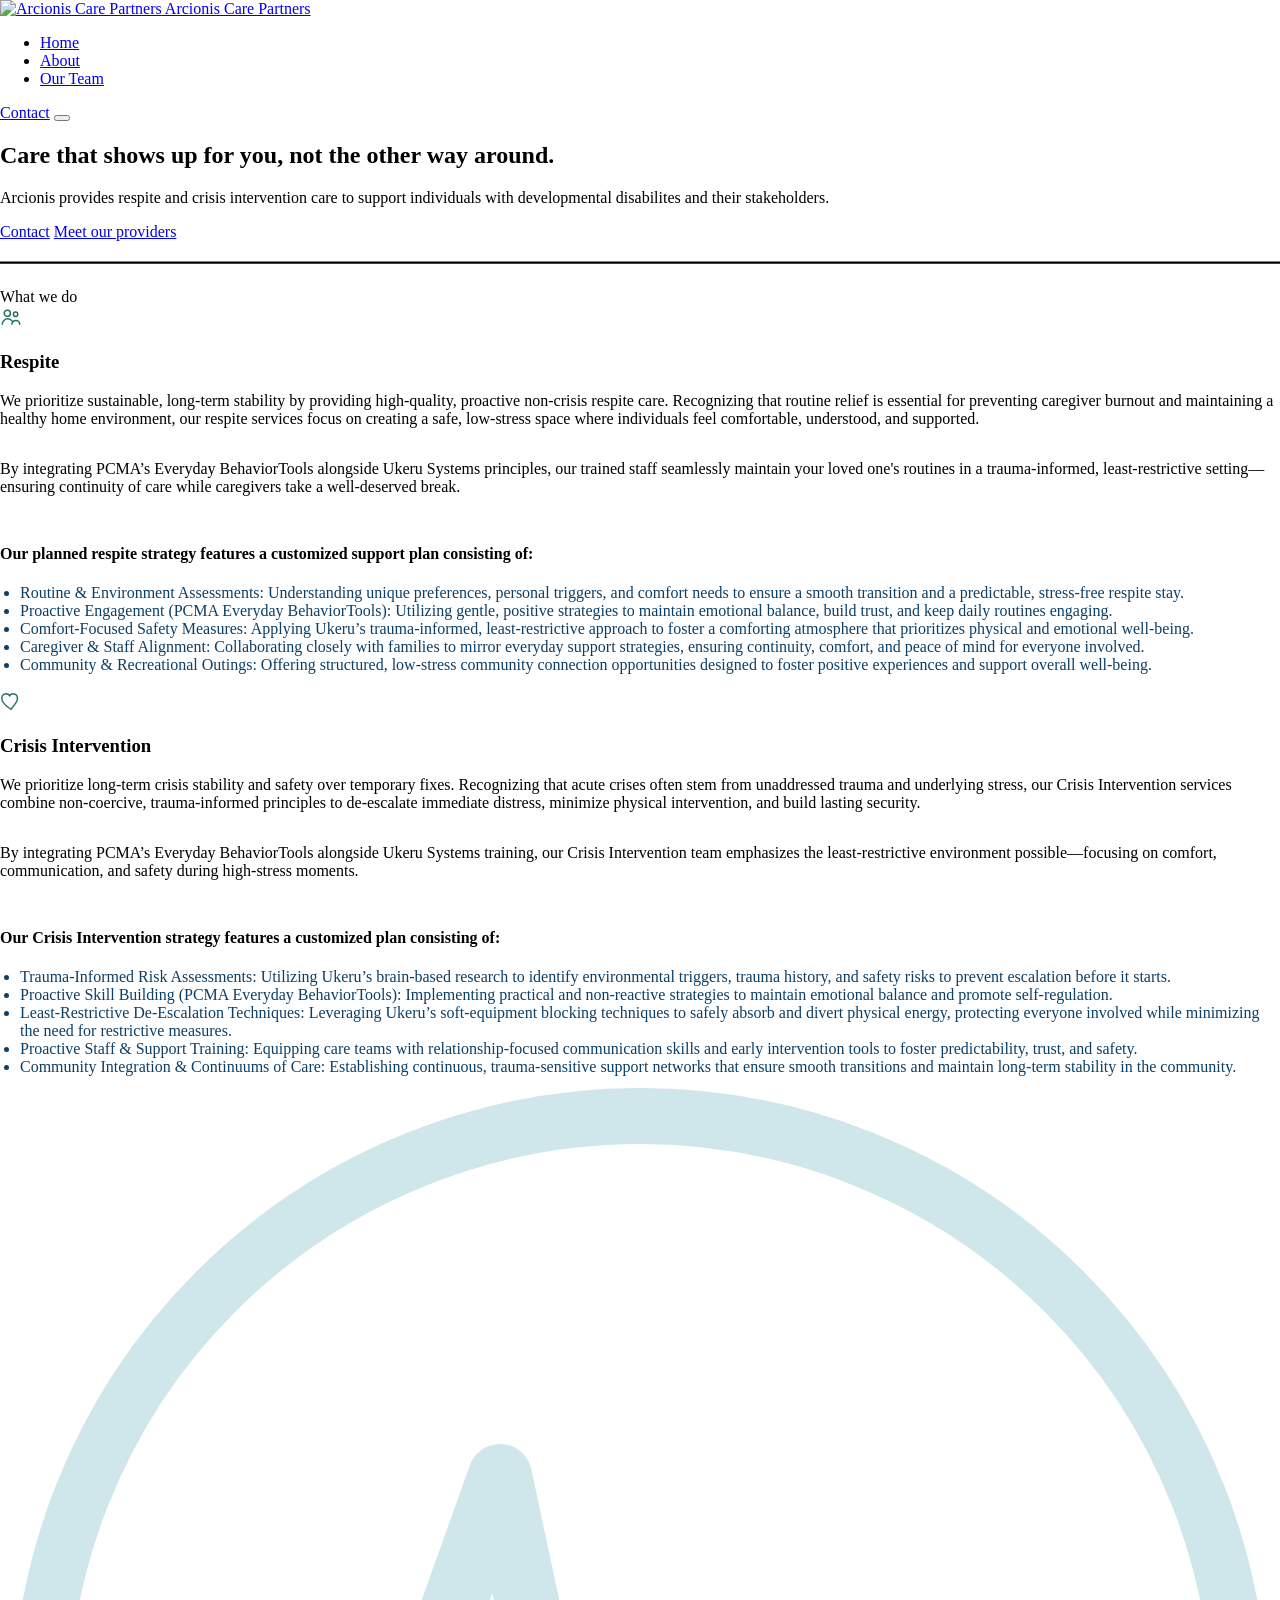
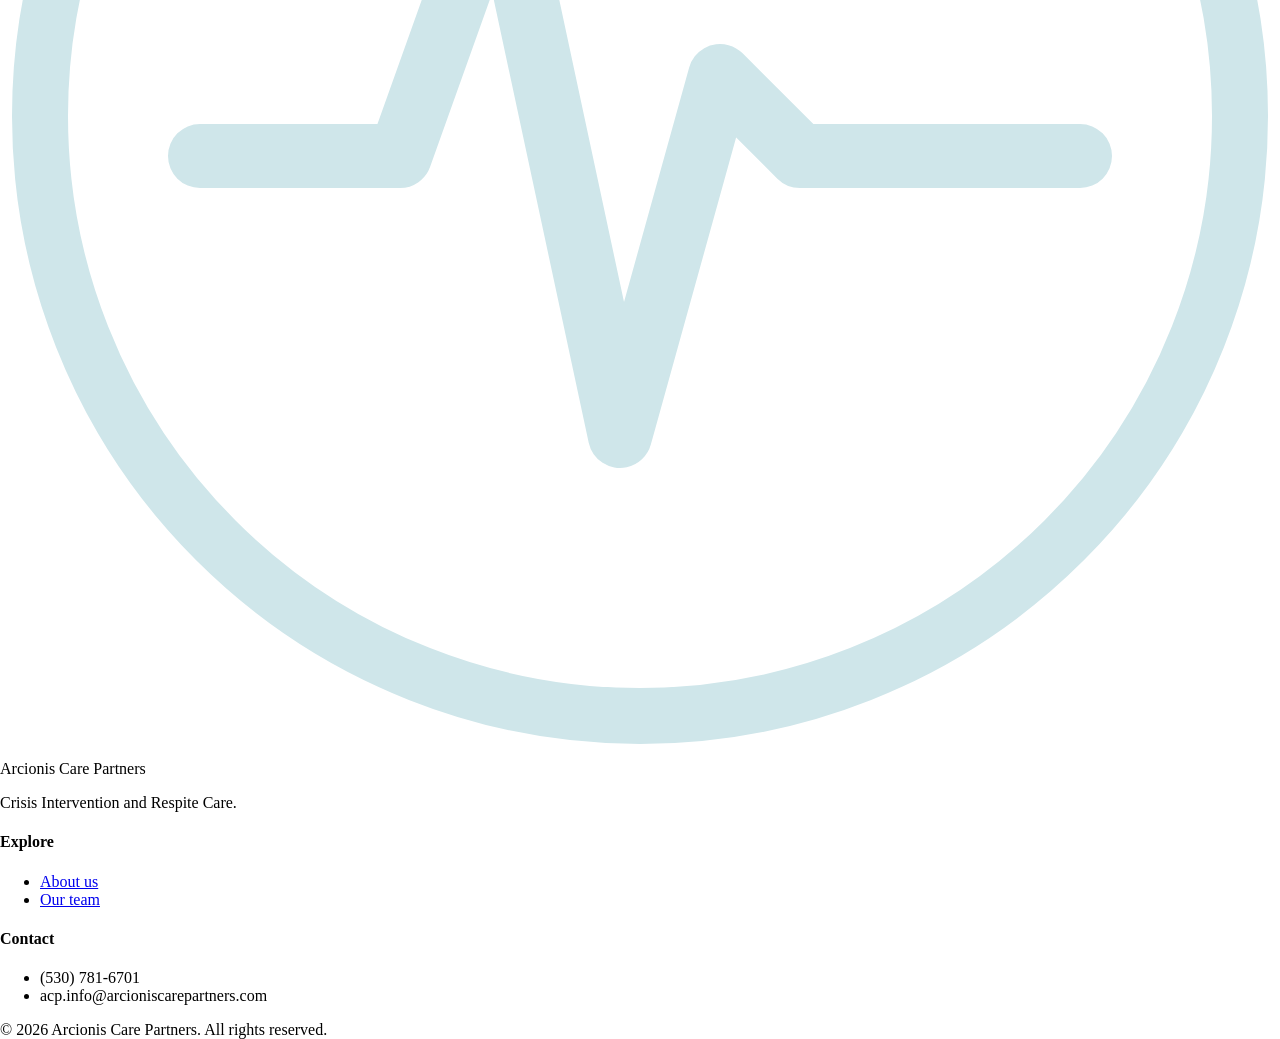
==== index.html @ 493ed579 "favicon changes" ====
<!DOCTYPE html>
<html lang="en">
<head>
<meta charset="UTF-8">
<meta name="viewport" content="width=device-width, initial-scale=1.0">

<link rel="apple-touch-icon" sizes="180x180" href="/apple-touch-icon.png">
<link rel="icon" type="image/png" sizes="32x32" href="/favicon-32x32.png">
<link rel="icon" type="image/png" sizes="16x16" href="/favicon-16x16.png">
<link rel="manifest" href="/site.webmanifest">

<!-- Favicon -->
<link rel="shortcut icon" type="image/png" href="/favicon-32x32.png">

<title>Arcionis Care Partners | Respite & Crisis Support</title>
<meta name="description" content="Arcionis Care Partners provides crisis intervention and respite care services.">

<link rel="canonical" href="https://arcioniscarepartners.com/">

<meta property="og:type" content="website">
<meta property="og:site_name" content="Arcionis Care Partners">
<meta property="og:title" content="Arcionis Care Partners | Respite & Crisis Support">
<meta property="og:description" content="Arcionis Care Partners provides crisis intervention and respite care services.">
<meta property="og:url" content="https://arcioniscarepartners.com/">
<meta property="og:image" content="https://arcioniscarepartners.com/logo.svg">
<meta property="og:image:alt" content="Arcionis Care Partners logo">


<!-- Organization Structured Data -->
<script type="application/ld+json">
{
  "@context": "https://schema.org",
  "@type": "Organization",
  "@id": "https://arcioniscarepartners.com/#organization",
  "name": "Arcionis Care Partners",
  "url": "https://arcioniscarepartners.com/",
  "logo": "https://arcioniscarepartners.com/logo.svg",
  "telephone": "+15307816701",
  "email": "acp.info@arcioniscarepartners.com",
  "description": "Arcionis Care Partners provides crisis intervention and respite care services."
}
</script>

<link rel="stylesheet" href="styles.css">


<style>
  html, body {
    min-height: 100%;
    height: 100%;
  }
  body {
    min-height: 100vh;
    display: flex;
    flex-direction: column;
    margin: 0;
  }
  main {
    flex: 1;
  }
  .site-footer {
    margin-top: auto;
    width: 100%;
  }
</style>
</head>
<body>

<header class="site-header">
  <nav class="nav">
    <a href="./" class="brand">
      <img src="logo.svg" alt="Arcionis Care Partners" class="brand-mark" style="width: 48px; height: 48px;">
      Arcionis Care Partners
    </a>
    <ul class="nav-links">
      <li><a href="./" class="active">Home</a></li>
      <li><a href="about/">About</a></li>
      <li><a href="team/">Our Team</a></li>
    </ul>
    <div class="nav-cta">
      <a href="contact/" class="btn btn-primary btn-sm">Contact</a>
      <button class="nav-toggle" aria-label="Toggle menu"><span></span><span></span><span></span></button>
    </div>
  </nav>
</header>

<main>

  <!-- HERO -->
  <section class="hero">
    <div class="wrap hero-grid">
      <div>
        
        <h1>Care that shows up for you, not the other way around.</h1>
        <p class="lede">Arcionis provides respite and crisis intervention care to support individuals with developmental disabilites and their stakeholders.</p>
        <div class="hero-cta">
          <a href="contact/" class="btn btn-primary">Contact</a>
          <a href="/team" class="btn btn-ghost">Meet our providers</a>
        </div>
      </div>
      </div>
    </div>
  </section>

  <svg class="vital-divider" viewBox="0 0 1180 40" preserveAspectRatio="none">
    <path d="M0 20 H1180" fill="none" stroke="currentColor" stroke-width="2"/>
  </svg>

  <!-- SERVICES -->
  <section>
    <div class="wrap">
      <div class="section-head">
        <span class="eyebrow">What we do</span>

      </div>
      <div class="grid-2" style="display: flex; flex-direction: column; gap: 1rem;">
        <div class="card" style="order: 2;">
          <div class="card-icon">
            <svg width="22" height="22" viewBox="0 0 24 24" fill="none"><path d="M12 21s-7-4.5-9.5-9C1 8 2.5 4 6.5 4c2 0 3.3 1 4 2.2C11.2 5 12.5 4 14.5 4 18.5 4 20 8 18.5 12 16 16.5 12 21 12 21z" stroke="#1F6F64" stroke-width="1.6" fill="none"/></svg>
          </div>
          <h3>Crisis Intervention</h3>
          <p>We prioritize long-term crisis stability and safety over temporary fixes. Recognizing that acute crises often stem from unaddressed trauma and underlying stress, our Crisis Intervention services combine non-coercive, trauma-informed principles to de-escalate immediate distress, minimize physical intervention, and build lasting security.
</p>

          <div class="respite-details" style="display: grid; gap: 0.75rem; margin-top: 1rem;">
            <div class="detail">
              
              <p>By integrating PCMA’s Everyday BehaviorTools alongside Ukeru Systems training, our Crisis Intervention team emphasizes the least-restrictive environment possible—focusing on comfort, communication, and safety during high-stress moments.</p>
            </div>
            <div class="detail">
              <h4>Our Crisis Intervention strategy features a customized plan consisting of:</h4>
              <ul style="padding-left: 1.25rem; margin: 0; color: #0D3F66">
                <li>Trauma-Informed Risk Assessments: Utilizing Ukeru’s brain-based research to identify environmental triggers, trauma history, and safety risks to prevent escalation before it starts.</li>
                <li>Proactive Skill Building (PCMA Everyday BehaviorTools): Implementing practical and non-reactive strategies to maintain emotional balance and promote self-regulation.</li>
                <li>Least-Restrictive De-Escalation Techniques: Leveraging Ukeru’s soft-equipment blocking techniques to safely absorb and divert physical energy, protecting everyone involved while minimizing the need for restrictive measures.</li>
                <li>Proactive Staff & Support Training: Equipping care teams with relationship-focused communication skills and early intervention tools to foster predictability, trust, and safety.</li>
                <li>Community Integration & Continuums of Care: Establishing continuous, trauma-sensitive support networks that ensure smooth transitions and maintain long-term stability in the community.</li>
              </ul>
            </div>
          
          </div>
        </div>
        <div class="card" style="order: 1;">
          <div class="card-icon">
            <svg width="22" height="22" viewBox="0 0 24 24" fill="none"><circle cx="8" cy="8" r="3.4" stroke="#1F6F64" stroke-width="1.6"/><circle cx="17" cy="9" r="2.4" stroke="#1F6F64" stroke-width="1.6"/><path d="M2.5 20c0-3.3 2.6-6 6-6 2 0 3.7 1 4.8 2.5M13 20c0-2.4 1.9-4.3 4.3-4.3s4.2 1.9 4.2 4.3" stroke="#1F6F64" stroke-width="1.6" fill="none" stroke-linecap="round"/></svg>
          </div>
          <h3>Respite</h3>
          <p>We prioritize sustainable, long-term stability by providing high-quality, proactive non-crisis respite care. Recognizing that routine relief is essential for preventing caregiver burnout and maintaining a healthy home environment, our respite services focus on creating a safe, low-stress space where individuals feel comfortable, understood, and supported.</p>

          <div class="respite-details" style="display: grid; gap: 0.75rem; margin-top: 1rem;">
            <div class="detail">
              
              <p>By integrating PCMA’s Everyday BehaviorTools alongside Ukeru Systems principles, our trained staff seamlessly maintain your loved one's routines in a trauma-informed, least-restrictive setting—ensuring continuity of care while caregivers take a well-deserved break.</p>
            </div>
            <div class="detail">
              <h4>Our planned respite strategy features a customized support plan consisting of:</h4>
              <ul style="padding-left: 1.25rem; margin: 0; color: #0D3F66">
                <li>Routine & Environment Assessments: Understanding unique preferences, personal triggers, and comfort needs to ensure a smooth transition and a predictable, stress-free respite stay.</li>
                <li>Proactive Engagement (PCMA Everyday BehaviorTools): Utilizing gentle, positive strategies to maintain emotional balance, build trust, and keep daily routines engaging.</li>
                <li>Comfort-Focused Safety Measures: Applying Ukeru’s trauma-informed, least-restrictive approach to foster a comforting atmosphere that prioritizes physical and emotional well-being.</li>
                <li>Caregiver & Staff Alignment: Collaborating closely with families to mirror everyday support strategies, ensuring continuity, comfort, and peace of mind for everyone involved.</li>
                <li>Community & Recreational Outings: Offering structured, low-stress community connection opportunities designed to foster positive experiences and support overall well-being. </li>
              </ul>
            </div>
          
          </div>
        
        
      </div>
    </div>
  </section>



 

</main>

<footer class="site-footer">
  <div class="wrap">
    <div class="footer-grid">
      <div>
        <div class="footer-brand">
          <svg class="brand-mark" viewBox="0 0 32 32" fill="none">
            <circle cx="16" cy="16" r="15" stroke="#CFE6EA" stroke-width="1.4"/>
            <path d="M5 17h5l2.5-7 3 14 2.5-9 2 2h7" stroke="#CFE6EA" stroke-width="1.6" fill="none" stroke-linecap="round" stroke-linejoin="round"/>
          </svg>
          Arcionis Care Partners
        </div>
        <p>Crisis Intervention and Respite Care.</p>
      </div>
      <div>
        <h4>Explore</h4>
        <ul>
          <li><a href="/about">About us</a></li>
          <li><a href="/team">Our team</a></li>

        </ul>
      </div>
      
      <div>
        <h4>Contact</h4>
        <ul>
          <li>(530) 781-6701</li>
          <li>acp.info@arcioniscarepartners.com</li>
        </ul>
      </div>
    </div>
    <div class="footer-bottom">
      <span>© 2026 Arcionis Care Partners. All rights reserved.</span>
      <span></span>
    </div>
  </div>
</footer>


<script src="script.js"></script>
</body>
</html>
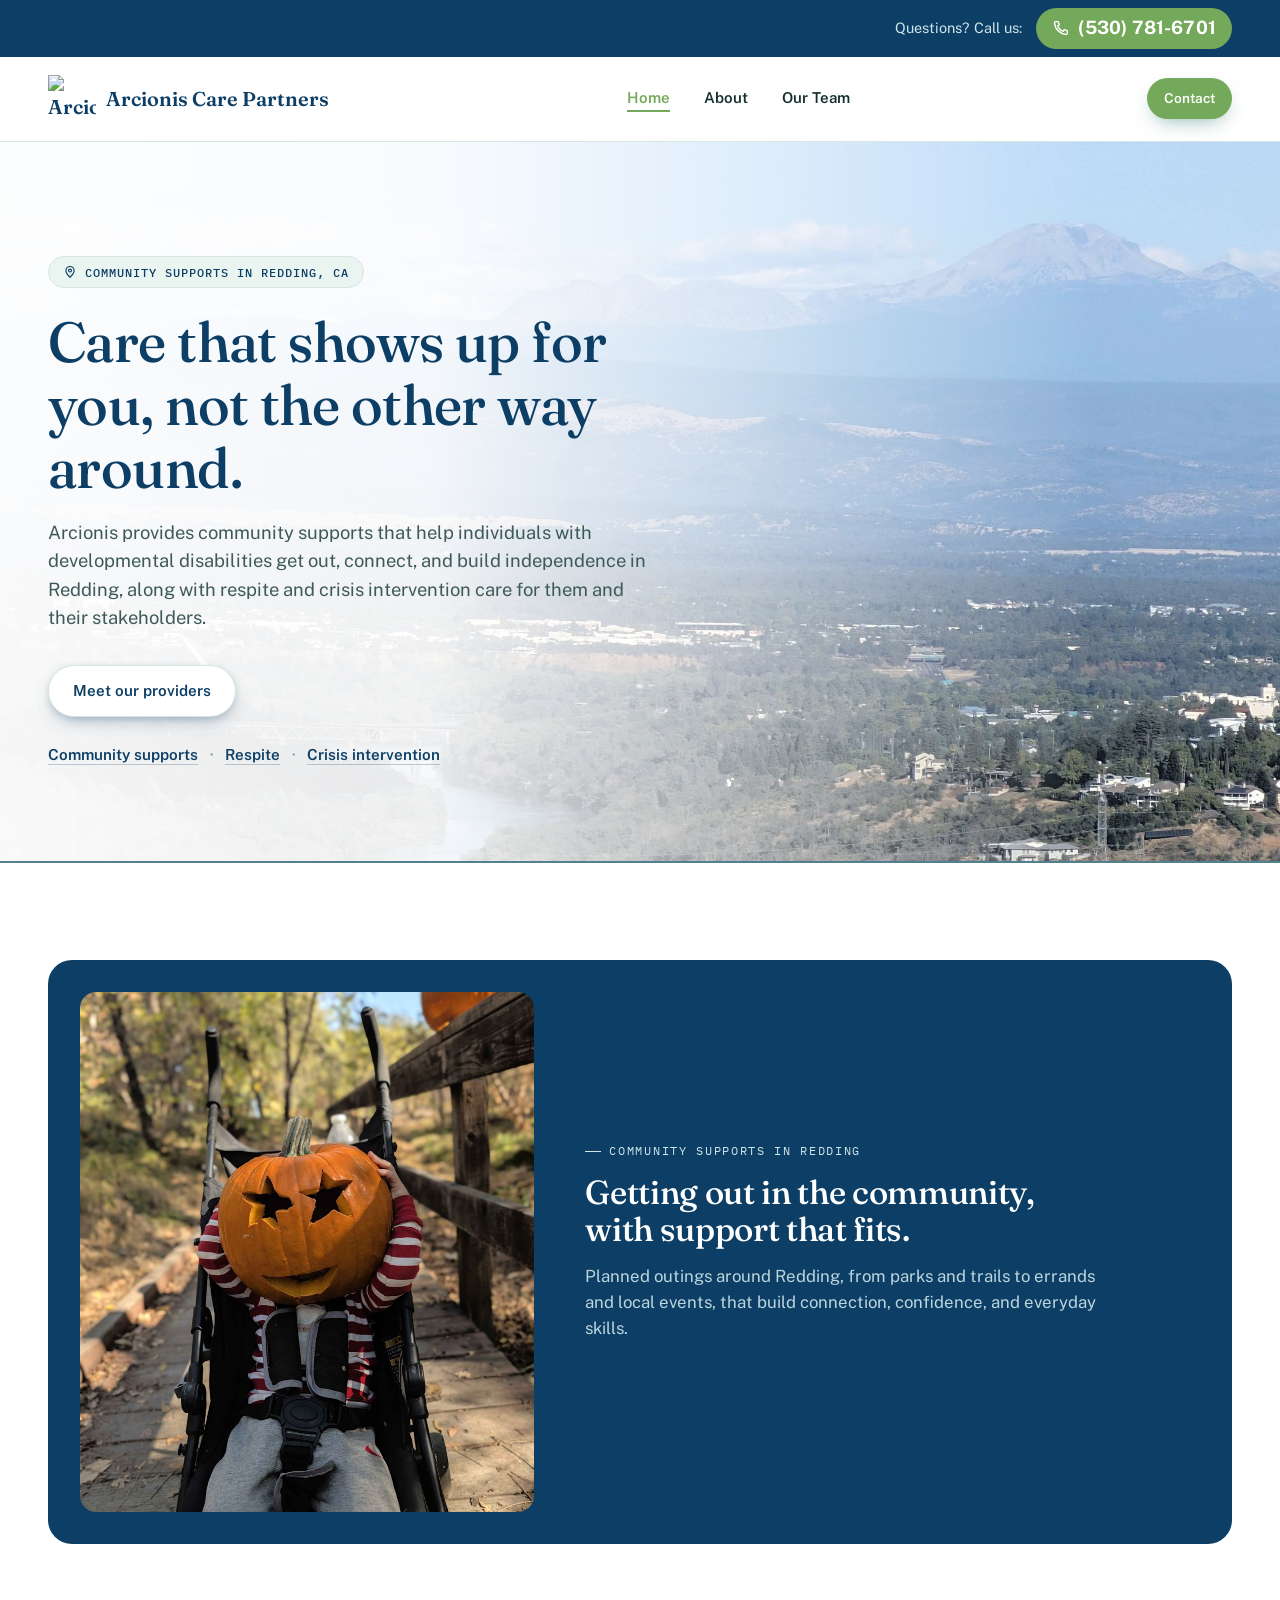
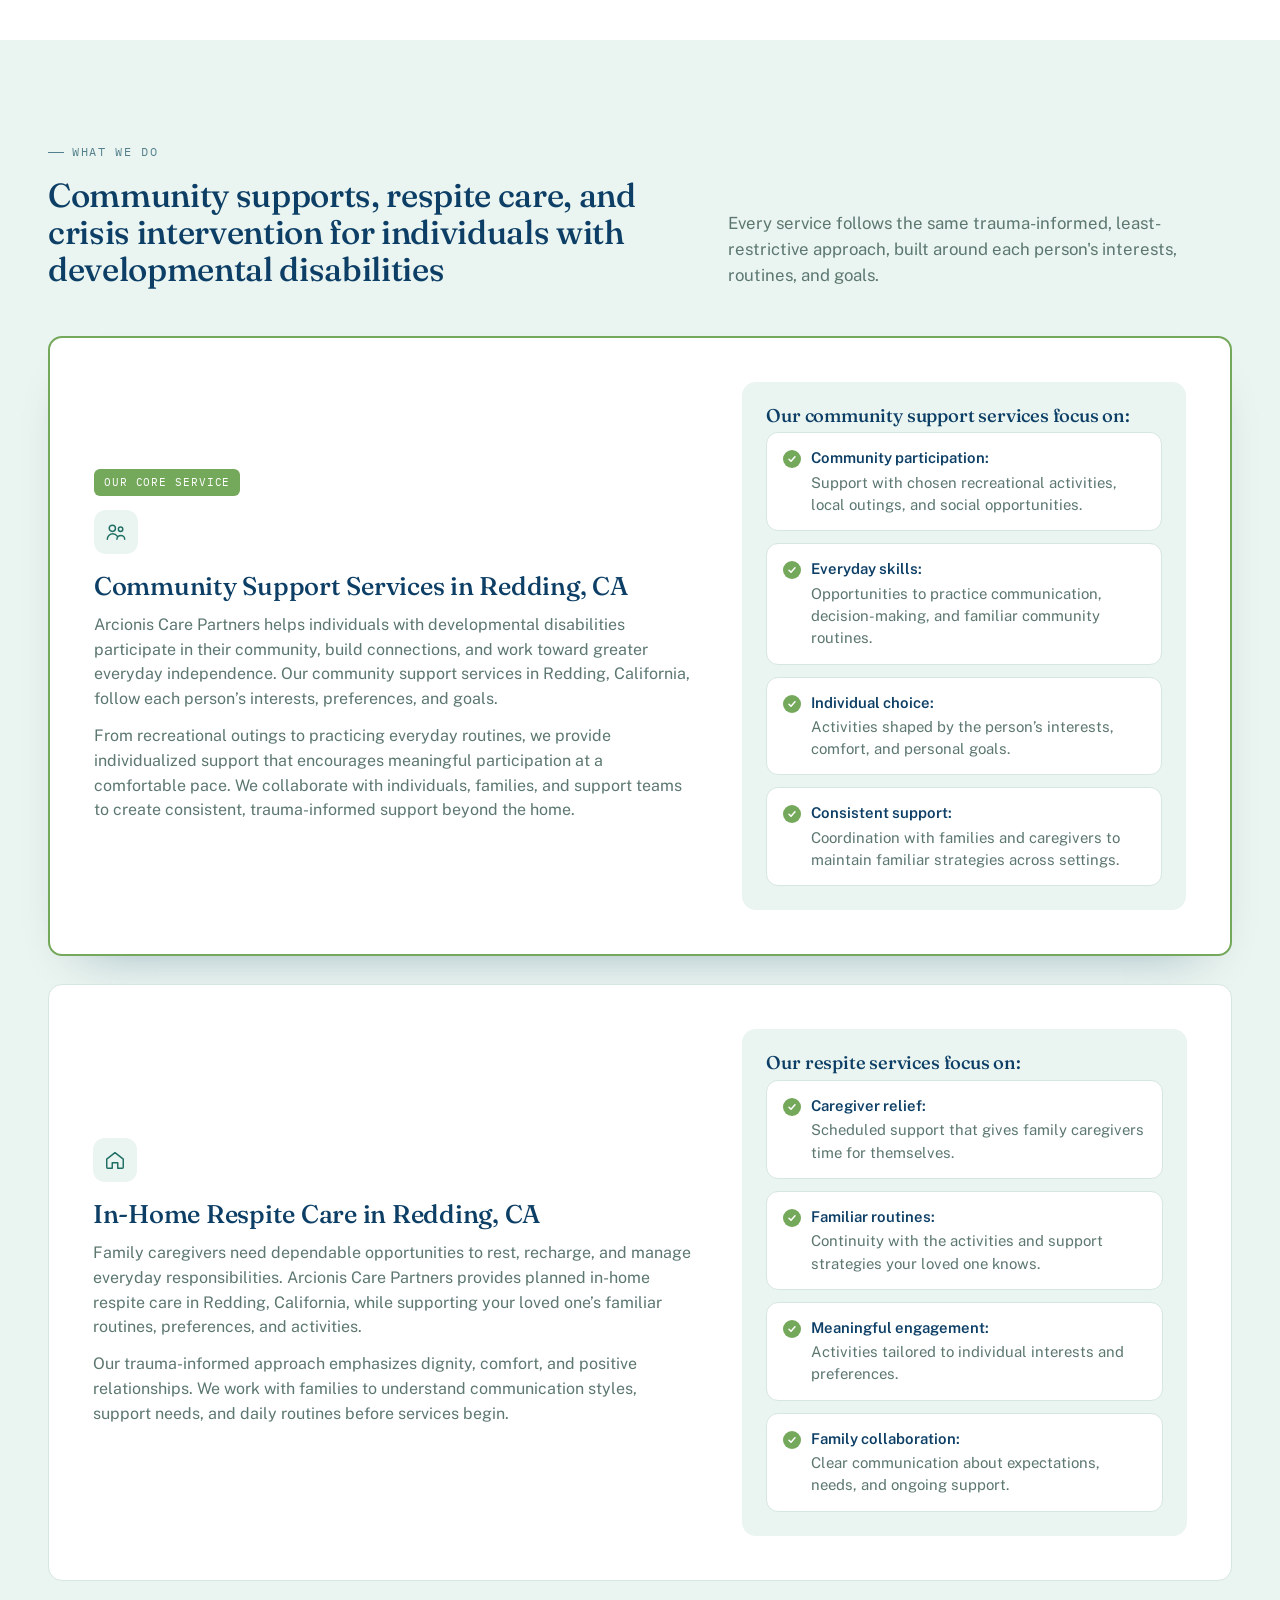
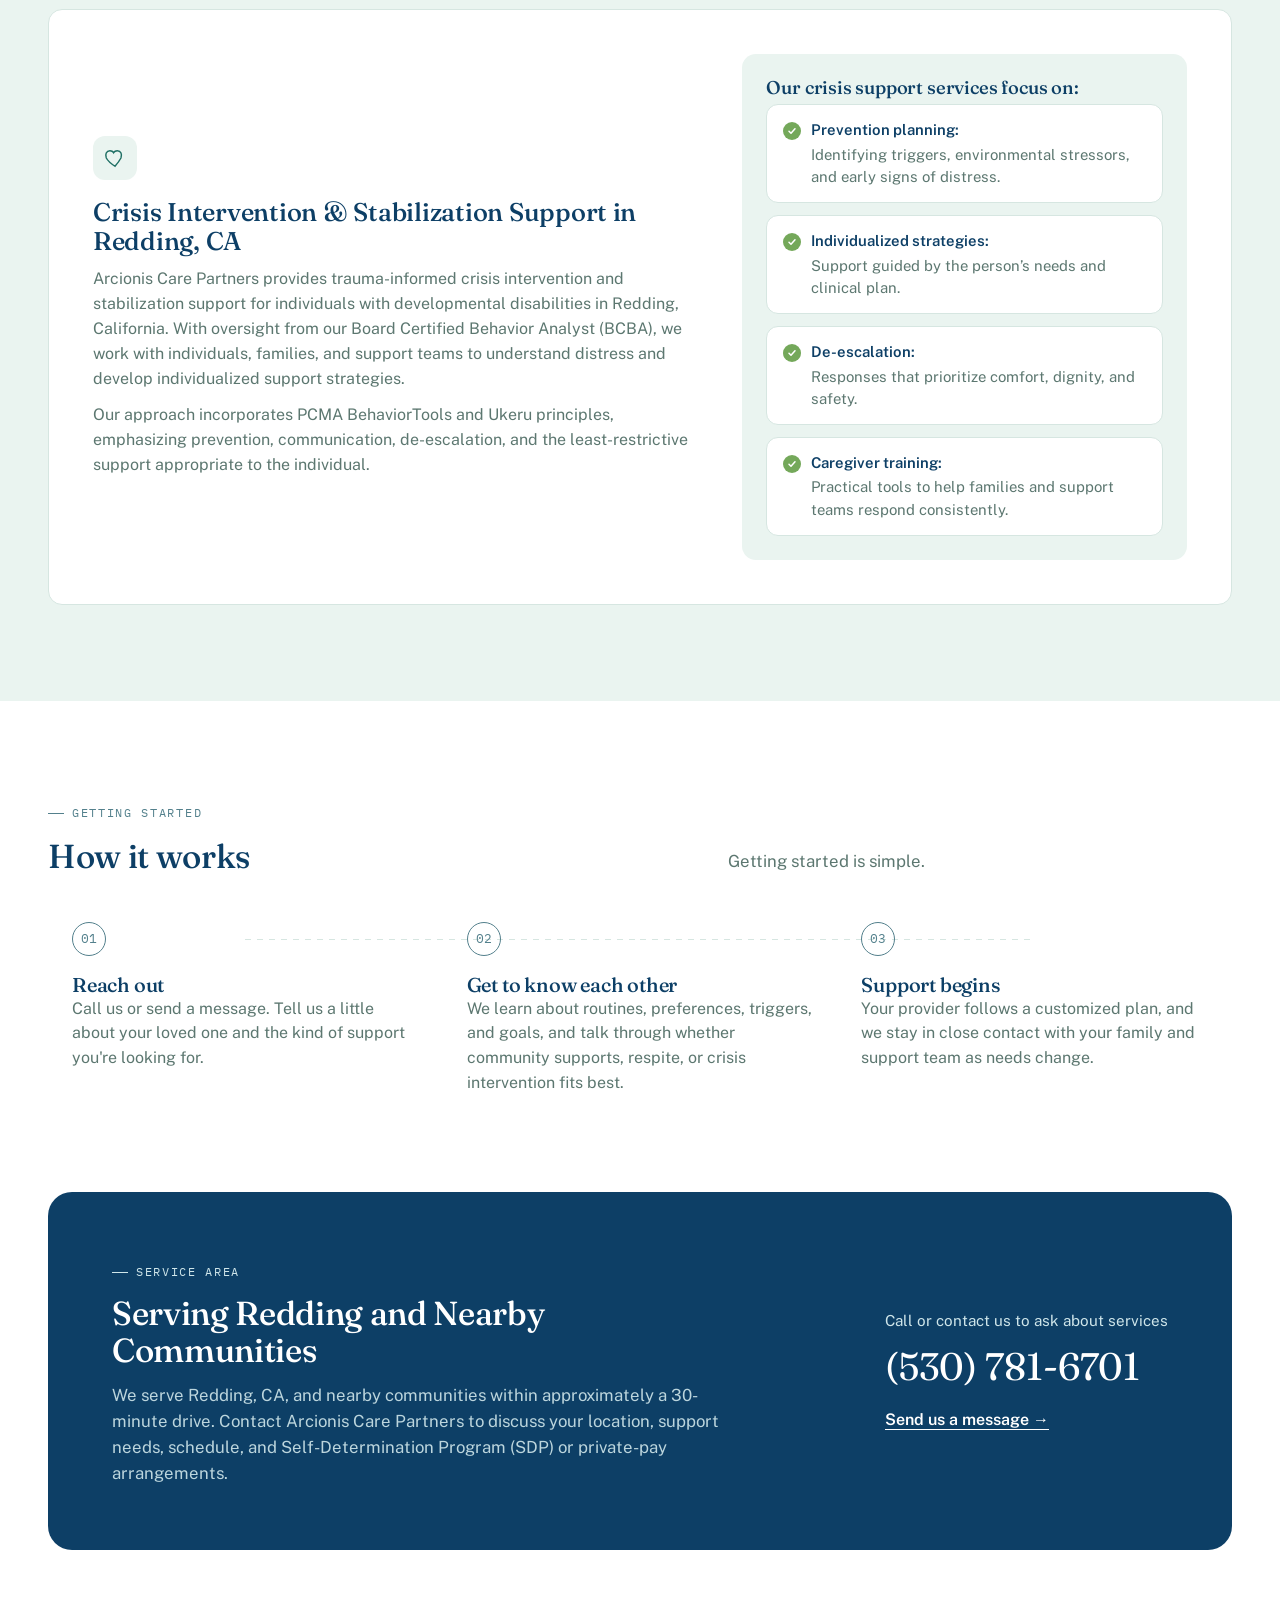
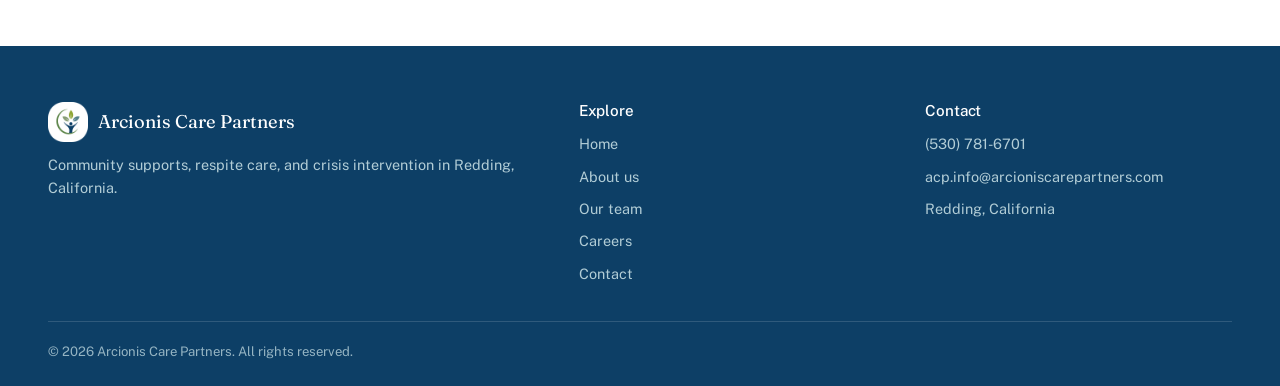
==== commit 20a2bb82: "major restructuring accross all pages" ====
--- a/index.html
+++ b/index.html
@@ -3,44 +3,200 @@
 <head>
 <meta charset="UTF-8">
 <meta name="viewport" content="width=device-width, initial-scale=1.0">
-
-<link rel="apple-touch-icon" sizes="180x180" href="/apple-touch-icon.png">
+<title>Community Supports in Redding, CA | Arcionis Care Partners</title>
+<meta name="description" content="Community support services, in-home respite care, and crisis intervention for individuals with developmental disabilities in Redding, CA and nearby communities.">
+<link rel="canonical" href="https://arcioniscarepartners.com/">
+<meta name="theme-color" content="#0D3F66">
+
+<!-- Icons -->
+<link rel="icon" type="image/svg+xml" href="/favicon.svg">
 <link rel="icon" type="image/png" sizes="32x32" href="/favicon-32x32.png">
 <link rel="icon" type="image/png" sizes="16x16" href="/favicon-16x16.png">
+<link rel="apple-touch-icon" sizes="180x180" href="/apple-touch-icon.png">
 <link rel="manifest" href="/site.webmanifest">
 
-<!-- Favicon -->
-<link rel="shortcut icon" type="image/png" href="/favicon-32x32.png">
-
-<title>Arcionis Care Partners | Respite & Crisis Support</title>
-<meta name="description" content="Arcionis Care Partners provides crisis intervention and respite care services.">
-
-<link rel="canonical" href="https://arcioniscarepartners.com/">
-
+<!-- Social sharing -->
 <meta property="og:type" content="website">
 <meta property="og:site_name" content="Arcionis Care Partners">
-<meta property="og:title" content="Arcionis Care Partners | Respite & Crisis Support">
-<meta property="og:description" content="Arcionis Care Partners provides crisis intervention and respite care services.">
+<meta property="og:locale" content="en_US">
+<meta property="og:title" content="Community Supports in Redding, CA | Arcionis Care Partners">
+<meta property="og:description" content="Community support services, in-home respite care, and crisis intervention for individuals with developmental disabilities in Redding, CA and nearby communities.">
 <meta property="og:url" content="https://arcioniscarepartners.com/">
-<meta property="og:image" content="https://arcioniscarepartners.com/logo.svg">
-<meta property="og:image:alt" content="Arcionis Care Partners logo">
-
-
-<!-- Organization Structured Data -->
+<meta property="og:image" content="https://arcioniscarepartners.com/social-card.png">
+<meta property="og:image:width" content="1200">
+<meta property="og:image:height" content="630">
+<meta property="og:image:alt" content="Arcionis Care Partners: Respite Care and Crisis Intervention">
+<meta name="twitter:card" content="summary_large_image">
+<meta name="twitter:title" content="Community Supports in Redding, CA | Arcionis Care Partners">
+<meta name="twitter:description" content="Community support services, in-home respite care, and crisis intervention for individuals with developmental disabilities in Redding, CA and nearby communities.">
+<meta name="twitter:image" content="https://arcioniscarepartners.com/social-card.png">
+
+<!-- Structured data -->
 <script type="application/ld+json">
 {
   "@context": "https://schema.org",
-  "@type": "Organization",
-  "@id": "https://arcioniscarepartners.com/#organization",
-  "name": "Arcionis Care Partners",
-  "url": "https://arcioniscarepartners.com/",
-  "logo": "https://arcioniscarepartners.com/logo.svg",
-  "telephone": "+15307816701",
-  "email": "acp.info@arcioniscarepartners.com",
-  "description": "Arcionis Care Partners provides crisis intervention and respite care services."
+  "@graph": [
+    {
+      "@type": "Organization",
+      "@id": "https://arcioniscarepartners.com/#organization",
+      "name": "Arcionis Care Partners",
+      "legalName": "Arcionis Care Partners, LLC",
+      "url": "https://arcioniscarepartners.com/",
+      "logo": "https://arcioniscarepartners.com/android-chrome-512x512.png",
+      "image": "https://arcioniscarepartners.com/social-card.png",
+      "telephone": "+1-530-781-6701",
+      "email": "acp.info@arcioniscarepartners.com",
+      "foundingDate": "2026-07",
+      "areaServed": [
+        {
+          "@type": "City",
+          "name": "Redding",
+          "containedInPlace": {
+            "@type": "State",
+            "name": "California"
+          }
+        },
+        {
+          "@type": "GeoCircle",
+          "geoMidpoint": {
+            "@type": "GeoCoordinates",
+            "latitude": 40.5865,
+            "longitude": -122.3917
+          },
+          "geoRadius": "40000"
+        }
+      ],
+      "description": "Arcionis Care Partners provides community support services, in-home respite care, and crisis intervention and stabilization support for individuals with developmental disabilities in Redding, California and nearby communities.",
+      "contactPoint": {
+        "@type": "ContactPoint",
+        "telephone": "+1-530-781-6701",
+        "email": "acp.info@arcioniscarepartners.com",
+        "contactType": "customer service",
+        "areaServed": "US-CA",
+        "availableLanguage": "English"
+      },
+      "hasOfferCatalog": {
+        "@type": "OfferCatalog",
+        "name": "Community supports, respite, and crisis intervention services",
+        "itemListElement": [
+          {
+            "@type": "Offer",
+            "itemOffered": {
+              "@type": "Service",
+              "name": "Community Support Services",
+              "description": "Individualized community support services that help individuals with developmental disabilities participate in their community, build connections, and work toward greater everyday independence.",
+              "provider": {
+                "@id": "https://arcioniscarepartners.com/#organization"
+              },
+              "areaServed": [
+                {
+                  "@type": "City",
+                  "name": "Redding",
+                  "containedInPlace": {
+                    "@type": "State",
+                    "name": "California"
+                  }
+                },
+                {
+                  "@type": "GeoCircle",
+                  "geoMidpoint": {
+                    "@type": "GeoCoordinates",
+                    "latitude": 40.5865,
+                    "longitude": -122.3917
+                  },
+                  "geoRadius": "40000"
+                }
+              ]
+            }
+          },
+          {
+            "@type": "Offer",
+            "itemOffered": {
+              "@type": "Service",
+              "name": "In-Home Respite Care",
+              "description": "Planned in-home respite care that gives family caregivers time to rest and recharge while supporting their loved one’s familiar routines, preferences, and activities.",
+              "provider": {
+                "@id": "https://arcioniscarepartners.com/#organization"
+              },
+              "areaServed": [
+                {
+                  "@type": "City",
+                  "name": "Redding",
+                  "containedInPlace": {
+                    "@type": "State",
+                    "name": "California"
+                  }
+                },
+                {
+                  "@type": "GeoCircle",
+                  "geoMidpoint": {
+                    "@type": "GeoCoordinates",
+                    "latitude": 40.5865,
+                    "longitude": -122.3917
+                  },
+                  "geoRadius": "40000"
+                }
+              ]
+            }
+          },
+          {
+            "@type": "Offer",
+            "itemOffered": {
+              "@type": "Service",
+              "name": "Crisis Intervention & Stabilization Support",
+              "description": "Trauma-informed crisis intervention and stabilization support with BCBA oversight, incorporating PCMA BehaviorTools and Ukeru principles.",
+              "provider": {
+                "@id": "https://arcioniscarepartners.com/#organization"
+              },
+              "areaServed": [
+                {
+                  "@type": "City",
+                  "name": "Redding",
+                  "containedInPlace": {
+                    "@type": "State",
+                    "name": "California"
+                  }
+                },
+                {
+                  "@type": "GeoCircle",
+                  "geoMidpoint": {
+                    "@type": "GeoCoordinates",
+                    "latitude": 40.5865,
+                    "longitude": -122.3917
+                  },
+                  "geoRadius": "40000"
+                }
+              ]
+            }
+          }
+        ]
+      },
+      "address": {
+        "@type": "PostalAddress",
+        "addressLocality": "Redding",
+        "addressRegion": "CA",
+        "addressCountry": "US"
+      }
+    },
+    {
+      "@type": "WebSite",
+      "@id": "https://arcioniscarepartners.com/#website",
+      "url": "https://arcioniscarepartners.com/",
+      "name": "Arcionis Care Partners",
+      "publisher": {
+        "@id": "https://arcioniscarepartners.com/#organization"
+      }
+    }
+  ]
 }
 </script>
 
+<!-- Fonts -->
+<link rel="preconnect" href="https://fonts.googleapis.com">
+<link rel="preconnect" href="https://fonts.gstatic.com" crossorigin>
+<link rel="stylesheet" href="https://fonts.googleapis.com/css2?family=Fraunces:opsz,wght@9..144,400;9..144,500;9..144,600&family=Public+Sans:wght@400;500;600;700&family=IBM+Plex+Mono:wght@500&display=swap">
+
+<link rel="preload" as="image" href="redding-bg.jpg" fetchpriority="high">
 <link rel="stylesheet" href="styles.css">
 
 
@@ -67,19 +223,28 @@
 <body>
 
 <header class="site-header">
+  <div class="top-bar">
+    <div class="top-bar-inner">
+      <span class="top-bar-label">Questions? Call us:</span>
+      <a href="tel:+15307816701" class="top-bar-phone" aria-label="Call Arcionis Care Partners at (530) 781-6701">
+        <svg width="18" height="18" viewBox="0 0 24 24" fill="none" aria-hidden="true"><path d="M5 3.5h3.2l1.6 4.2-2.2 1.4a11.5 11.5 0 0 0 7.3 7.3l1.4-2.2 4.2 1.6V19a1.6 1.6 0 0 1-1.7 1.6C10.6 20.1 3.9 13.4 3.4 5.2A1.6 1.6 0 0 1 5 3.5z" stroke="currentColor" stroke-width="1.8" stroke-linejoin="round"/></svg>
+        (530) 781-6701
+      </a>
+    </div>
+  </div>
   <nav class="nav">
     <a href="./" class="brand">
-      <img src="logo.svg" alt="Arcionis Care Partners" class="brand-mark" style="width: 48px; height: 48px;">
+      <img src="logo.svg" alt="Arcionis Care Partners logo" class="brand-mark" width="48" height="48" style="width: 48px; height: 48px;">
       Arcionis Care Partners
     </a>
-    <ul class="nav-links">
-      <li><a href="./" class="active">Home</a></li>
+    <ul class="nav-links" id="primary-nav">
+      <li><a href="./" class="active" aria-current="page">Home</a></li>
       <li><a href="about/">About</a></li>
       <li><a href="team/">Our Team</a></li>
     </ul>
     <div class="nav-cta">
       <a href="contact/" class="btn btn-primary btn-sm">Contact</a>
-      <button class="nav-toggle" aria-label="Toggle menu"><span></span><span></span><span></span></button>
+      <button class="nav-toggle" aria-label="Open menu" aria-controls="primary-nav" aria-expanded="false"><span></span><span></span><span></span></button>
     </div>
   </nav>
 </header>
@@ -87,92 +252,166 @@
 <main>
 
   <!-- HERO -->
-  <section class="hero">
-    <div class="wrap hero-grid">
-      <div>
-        
-        <h1>Care that shows up for you, not the other way around.</h1>
-        <p class="lede">Arcionis provides respite and crisis intervention care to support individuals with developmental disabilites and their stakeholders.</p>
+  <section class="hero hero-bg">
+    <img class="hero-bg-img" src="redding-bg.jpg" alt="View over Redding, California, with the Sacramento River and Lassen Peak in the distance" width="2400" height="1200" fetchpriority="high" decoding="async">
+    <div class="wrap">
+      <div class="hero-copy">
+        <h1><span class="h1-kicker"><svg width="14" height="14" viewBox="0 0 24 24" fill="none" aria-hidden="true"><path d="M12 21s-7-6.2-7-11.5A7 7 0 0 1 19 9.5C19 14.8 12 21 12 21z" stroke="currentColor" stroke-width="2"/><circle cx="12" cy="9.5" r="2.5" stroke="currentColor" stroke-width="2"/></svg>Community Supports in Redding, CA</span>Care that shows up for you, not the other way around.</h1>
+        <p class="lede">Arcionis provides community supports that help individuals with developmental disabilities get out, connect, and build independence in Redding, along with respite and crisis intervention care for them and their stakeholders.</p>
         <div class="hero-cta">
-          <a href="contact/" class="btn btn-primary">Contact</a>
-          <a href="/team" class="btn btn-ghost">Meet our providers</a>
-        </div>
-      </div>
+          <a href="team/" class="btn btn-ghost btn-raised">Meet our providers</a>
+        </div>
+        <p class="hero-services"><a href="#community-supports">Community supports</a><span aria-hidden="true">·</span><a href="#respite">Respite</a><span aria-hidden="true">·</span><a href="#crisis-intervention">Crisis intervention</a></p>
       </div>
     </div>
   </section>
 
-  <svg class="vital-divider" viewBox="0 0 1180 40" preserveAspectRatio="none">
-    <path d="M0 20 H1180" fill="none" stroke="currentColor" stroke-width="2"/>
+  <svg class="vital-divider hero-edge" aria-hidden="true" viewBox="0 0 1180 4" preserveAspectRatio="none">
+    <path d="M0 2 H1180" pathLength="1" fill="none" stroke="currentColor" stroke-width="3"/>
   </svg>
 
-  <!-- SERVICES -->
+  <!-- COMMUNITY SUPPORTS FEATURE -->
   <section>
     <div class="wrap">
-      <div class="section-head">
-        <span class="eyebrow">What we do</span>
-
-      </div>
-      <div class="grid-2" style="display: flex; flex-direction: column; gap: 1rem;">
-        <div class="card" style="order: 2;">
+      <div class="cta-band band-photo">
+        <img class="band-img" src="pumpkin-outing.jpg" alt="Child in a stroller holding a carved jack-o'-lantern during an autumn community outing on a trail" width="900" height="1198" loading="lazy" decoding="async">
+        <div class="band-body">
+          <span class="eyebrow eyebrow-light">Community Supports in Redding</span>
+          <h2>Getting out in the community, with support that fits.</h2>
+          <p>Planned outings around Redding, from parks and trails to errands and local events, that build connection, confidence, and everyday skills.</p>
+        </div>
+      </div>
+    </div>
+  </section>
+
+
+  <!-- SERVICES -->
+  <section class="section-mint" id="services">
+    <div class="wrap">
+      <div class="section-head-split">
+        <div>
+          <span class="eyebrow">What we do</span>
+          <h2>Community supports, respite care, and crisis intervention for individuals with developmental disabilities</h2>
+        </div>
+        <p>Every service follows the same trauma-informed, least-restrictive approach, built around each person's interests, routines, and goals.</p>
+      </div>
+
+      <!-- Community Supports -->
+      <article class="card service-card service-featured" id="community-supports">
+        <div class="service-main">
+          <span class="service-badge">Our core service</span>
           <div class="card-icon">
-            <svg width="22" height="22" viewBox="0 0 24 24" fill="none"><path d="M12 21s-7-4.5-9.5-9C1 8 2.5 4 6.5 4c2 0 3.3 1 4 2.2C11.2 5 12.5 4 14.5 4 18.5 4 20 8 18.5 12 16 16.5 12 21 12 21z" stroke="#1F6F64" stroke-width="1.6" fill="none"/></svg>
+            <svg width="22" height="22" viewBox="0 0 24 24" fill="none" aria-hidden="true"><circle cx="8" cy="8" r="3.4" stroke="#1F6F64" stroke-width="1.6"/><circle cx="17" cy="9" r="2.4" stroke="#1F6F64" stroke-width="1.6"/><path d="M2.5 20c0-3.3 2.6-6 6-6 2 0 3.7 1 4.8 2.5M13 20c0-2.4 1.9-4.3 4.3-4.3s4.2 1.9 4.2 4.3" stroke="#1F6F64" stroke-width="1.6" fill="none" stroke-linecap="round"/></svg>
           </div>
-          <h3>Crisis Intervention</h3>
-          <p>We prioritize long-term crisis stability and safety over temporary fixes. Recognizing that acute crises often stem from unaddressed trauma and underlying stress, our Crisis Intervention services combine non-coercive, trauma-informed principles to de-escalate immediate distress, minimize physical intervention, and build lasting security.
-</p>
-
-          <div class="respite-details" style="display: grid; gap: 0.75rem; margin-top: 1rem;">
-            <div class="detail">
-              
-              <p>By integrating PCMA’s Everyday BehaviorTools alongside Ukeru Systems training, our Crisis Intervention team emphasizes the least-restrictive environment possible—focusing on comfort, communication, and safety during high-stress moments.</p>
-            </div>
-            <div class="detail">
-              <h4>Our Crisis Intervention strategy features a customized plan consisting of:</h4>
-              <ul style="padding-left: 1.25rem; margin: 0; color: #0D3F66">
-                <li>Trauma-Informed Risk Assessments: Utilizing Ukeru’s brain-based research to identify environmental triggers, trauma history, and safety risks to prevent escalation before it starts.</li>
-                <li>Proactive Skill Building (PCMA Everyday BehaviorTools): Implementing practical and non-reactive strategies to maintain emotional balance and promote self-regulation.</li>
-                <li>Least-Restrictive De-Escalation Techniques: Leveraging Ukeru’s soft-equipment blocking techniques to safely absorb and divert physical energy, protecting everyone involved while minimizing the need for restrictive measures.</li>
-                <li>Proactive Staff & Support Training: Equipping care teams with relationship-focused communication skills and early intervention tools to foster predictability, trust, and safety.</li>
-                <li>Community Integration & Continuums of Care: Establishing continuous, trauma-sensitive support networks that ensure smooth transitions and maintain long-term stability in the community.</li>
-              </ul>
-            </div>
-          
+          <h3>Community Support Services in Redding, CA</h3>
+          <p>Arcionis Care Partners helps individuals with developmental disabilities participate in their community, build connections, and work toward greater everyday independence. Our community support services in Redding, California, follow each person’s interests, preferences, and goals.</p>
+          <p>From recreational outings to practicing everyday routines, we provide individualized support that encourages meaningful participation at a comfortable pace. We collaborate with individuals, families, and support teams to create consistent, trauma-informed support beyond the home.</p>
+        </div>
+        <aside class="service-options">
+          <h4 class="service-options-title">Our community support services focus on:</h4>
+          <ul class="focus-list">
+            <li><strong>Community participation:</strong> Support with chosen recreational activities, local outings, and social opportunities.</li>
+            <li><strong>Everyday skills:</strong> Opportunities to practice communication, decision-making, and familiar community routines.</li>
+            <li><strong>Individual choice:</strong> Activities shaped by the person’s interests, comfort, and personal goals.</li>
+            <li><strong>Consistent support:</strong> Coordination with families and caregivers to maintain familiar strategies across settings.</li>
+          </ul>
+        </aside>
+      </article>
+
+      <!-- Respite -->
+      <article class="card service-card" id="respite">
+        <div class="service-main">
+          <div class="card-icon">
+            <svg width="22" height="22" viewBox="0 0 24 24" fill="none" aria-hidden="true"><path d="M3 11l9-7 9 7v9a1 1 0 0 1-1 1h-5v-6h-6v6H4a1 1 0 0 1-1-1v-9z" stroke="#1F6F64" stroke-width="1.6" stroke-linejoin="round"/></svg>
           </div>
-        </div>
-        <div class="card" style="order: 1;">
+          <h3>In-Home Respite Care in Redding, CA</h3>
+          <p>Family caregivers need dependable opportunities to rest, recharge, and manage everyday responsibilities. Arcionis Care Partners provides planned in-home respite care in Redding, California, while supporting your loved one’s familiar routines, preferences, and activities.</p>
+          <p>Our trauma-informed approach emphasizes dignity, comfort, and positive relationships. We work with families to understand communication styles, support needs, and daily routines before services begin.</p>
+        </div>
+        <aside class="service-options">
+          <h4 class="service-options-title">Our respite services focus on:</h4>
+          <ul class="focus-list">
+            <li><strong>Caregiver relief:</strong> Scheduled support that gives family caregivers time for themselves.</li>
+            <li><strong>Familiar routines:</strong> Continuity with the activities and support strategies your loved one knows.</li>
+            <li><strong>Meaningful engagement:</strong> Activities tailored to individual interests and preferences.</li>
+            <li><strong>Family collaboration:</strong> Clear communication about expectations, needs, and ongoing support.</li>
+          </ul>
+        </aside>
+      </article>
+
+      <!-- Crisis -->
+      <article class="card service-card" id="crisis-intervention">
+        <div class="service-main">
           <div class="card-icon">
-            <svg width="22" height="22" viewBox="0 0 24 24" fill="none"><circle cx="8" cy="8" r="3.4" stroke="#1F6F64" stroke-width="1.6"/><circle cx="17" cy="9" r="2.4" stroke="#1F6F64" stroke-width="1.6"/><path d="M2.5 20c0-3.3 2.6-6 6-6 2 0 3.7 1 4.8 2.5M13 20c0-2.4 1.9-4.3 4.3-4.3s4.2 1.9 4.2 4.3" stroke="#1F6F64" stroke-width="1.6" fill="none" stroke-linecap="round"/></svg>
+            <svg width="22" height="22" viewBox="0 0 24 24" fill="none" aria-hidden="true"><path d="M12 21s-7-4.5-9.5-9C1 8 2.5 4 6.5 4c2 0 3.3 1 4 2.2C11.2 5 12.5 4 14.5 4 18.5 4 20 8 18.5 12 16 16.5 12 21 12 21z" stroke="#1F6F64" stroke-width="1.6" fill="none"/></svg>
           </div>
-          <h3>Respite</h3>
-          <p>We prioritize sustainable, long-term stability by providing high-quality, proactive non-crisis respite care. Recognizing that routine relief is essential for preventing caregiver burnout and maintaining a healthy home environment, our respite services focus on creating a safe, low-stress space where individuals feel comfortable, understood, and supported.</p>
-
-          <div class="respite-details" style="display: grid; gap: 0.75rem; margin-top: 1rem;">
-            <div class="detail">
-              
-              <p>By integrating PCMA’s Everyday BehaviorTools alongside Ukeru Systems principles, our trained staff seamlessly maintain your loved one's routines in a trauma-informed, least-restrictive setting—ensuring continuity of care while caregivers take a well-deserved break.</p>
-            </div>
-            <div class="detail">
-              <h4>Our planned respite strategy features a customized support plan consisting of:</h4>
-              <ul style="padding-left: 1.25rem; margin: 0; color: #0D3F66">
-                <li>Routine & Environment Assessments: Understanding unique preferences, personal triggers, and comfort needs to ensure a smooth transition and a predictable, stress-free respite stay.</li>
-                <li>Proactive Engagement (PCMA Everyday BehaviorTools): Utilizing gentle, positive strategies to maintain emotional balance, build trust, and keep daily routines engaging.</li>
-                <li>Comfort-Focused Safety Measures: Applying Ukeru’s trauma-informed, least-restrictive approach to foster a comforting atmosphere that prioritizes physical and emotional well-being.</li>
-                <li>Caregiver & Staff Alignment: Collaborating closely with families to mirror everyday support strategies, ensuring continuity, comfort, and peace of mind for everyone involved.</li>
-                <li>Community & Recreational Outings: Offering structured, low-stress community connection opportunities designed to foster positive experiences and support overall well-being. </li>
-              </ul>
-            </div>
-          
-          </div>
-        
-        
-      </div>
+          <h3>Crisis Intervention &amp; Stabilization Support in Redding, CA</h3>
+          <p>Arcionis Care Partners provides trauma-informed crisis intervention and stabilization support for individuals with developmental disabilities in Redding, California. With oversight from our Board Certified Behavior Analyst (BCBA), we work with individuals, families, and support teams to understand distress and develop individualized support strategies.</p>
+          <p>Our approach incorporates PCMA BehaviorTools and Ukeru principles, emphasizing prevention, communication, de-escalation, and the least-restrictive support appropriate to the individual.</p>
+        </div>
+        <aside class="service-options">
+          <h4 class="service-options-title">Our crisis support services focus on:</h4>
+          <ul class="focus-list">
+            <li><strong>Prevention planning:</strong> Identifying triggers, environmental stressors, and early signs of distress.</li>
+            <li><strong>Individualized strategies:</strong> Support guided by the person’s needs and clinical plan.</li>
+            <li><strong>De-escalation:</strong> Responses that prioritize comfort, dignity, and safety.</li>
+            <li><strong>Caregiver training:</strong> Practical tools to help families and support teams respond consistently.</li>
+          </ul>
+        </aside>
+      </article>
     </div>
   </section>
 
-
-
- 
+  <!-- HOW IT WORKS -->
+  <section>
+    <div class="wrap">
+      <div class="section-head-split">
+        <div>
+          <span class="eyebrow">Getting started</span>
+          <h2>How it works</h2>
+        </div>
+        <p>Getting started is simple.</p>
+      </div>
+      <div class="steps">
+        <div class="step">
+          <div class="step-line"></div>
+          <div class="step-num">01</div>
+          <h3>Reach out</h3>
+          <p>Call us or send a message. Tell us a little about your loved one and the kind of support you're looking for.</p>
+        </div>
+        <div class="step">
+          <div class="step-line"></div>
+          <div class="step-num">02</div>
+          <h3>Get to know each other</h3>
+          <p>We learn about routines, preferences, triggers, and goals, and talk through whether community supports, respite, or crisis intervention fits best.</p>
+        </div>
+        <div class="step">
+          <div class="step-line"></div>
+          <div class="step-num">03</div>
+          <h3>Support begins</h3>
+          <p>Your provider follows a customized plan, and we stay in close contact with your family and support team as needs change.</p>
+        </div>
+      </div>
+    </div>
+  </section>
+
+  <!-- SERVICE AREA -->
+  <section style="padding-top: 0;" id="service-area">
+    <div class="wrap">
+      <div class="cta-band area-band">
+        <div class="area-copy">
+          <span class="eyebrow eyebrow-light">Service area</span>
+          <h2>Serving Redding and Nearby Communities</h2>
+          <p>We serve Redding, CA, and nearby communities within approximately a 30-minute drive. Contact Arcionis Care Partners to discuss your location, support needs, schedule, and Self-Determination Program (SDP) or private-pay arrangements.</p>
+        </div>
+        <div class="cta-phone">
+          <span>Call or contact us to ask about services</span>
+          <a href="tel:+15307816701">(530) 781-6701</a>
+          <a class="band-link" href="contact/">Send us a message &rarr;</a>
+        </div>
+      </div>
+    </div>
+  </section>
 
 </main>
 
@@ -181,34 +420,33 @@
     <div class="footer-grid">
       <div>
         <div class="footer-brand">
-          <svg class="brand-mark" viewBox="0 0 32 32" fill="none">
-            <circle cx="16" cy="16" r="15" stroke="#CFE6EA" stroke-width="1.4"/>
-            <path d="M5 17h5l2.5-7 3 14 2.5-9 2 2h7" stroke="#CFE6EA" stroke-width="1.6" fill="none" stroke-linecap="round" stroke-linejoin="round"/>
-          </svg>
+          <img src="android-chrome-192x192.png" alt="Arcionis Care Partners logo" class="footer-logo" width="40" height="40">
           Arcionis Care Partners
         </div>
-        <p>Crisis Intervention and Respite Care.</p>
+        <p>Community supports, respite care, and crisis intervention in Redding, California.</p>
       </div>
       <div>
         <h4>Explore</h4>
         <ul>
-          <li><a href="/about">About us</a></li>
-          <li><a href="/team">Our team</a></li>
-
+          <li><a href="./">Home</a></li>
+          <li><a href="about/">About us</a></li>
+          <li><a href="team/">Our team</a></li>
+          <li><a href="careers/">Careers</a></li>
+          <li><a href="contact/">Contact</a></li>
         </ul>
       </div>
       
       <div>
         <h4>Contact</h4>
         <ul>
-          <li>(530) 781-6701</li>
-          <li>acp.info@arcioniscarepartners.com</li>
+          <li><a href="tel:+15307816701">(530) 781-6701</a></li>
+          <li><a href="mailto:acp.info@arcioniscarepartners.com">acp.info@arcioniscarepartners.com</a></li>
+          <li>Redding, California</li>
         </ul>
       </div>
     </div>
     <div class="footer-bottom">
       <span>© 2026 Arcionis Care Partners. All rights reserved.</span>
-      <span></span>
     </div>
   </div>
 </footer>
--- a/styles.css
+++ b/styles.css
@@ -0,0 +1,750 @@
+/* ===========================================================
+   Arcionis Care Partners — Design System
+   Palette: deep teal / sea green / sky blue / mint / white
+   Display: Fraunces (warm humanist serif, used sparingly)
+   Body: Public Sans
+   Utility: IBM Plex Mono (eyebrows, tags, data)
+=========================================================== */
+
+:root{
+  --deep-teal: #0D3F66;
+  --teal: #74A85A;
+  --teal-bright: #53808C;
+  --sky: #5FA3B8;
+  --sky-pale: #CFE6EA;
+  --mint: #EAF4F0;
+  --white: #FFFFFF;
+  --ink: #15302C;
+  --muted: #5C7770;
+  --line: #D6E6E1;
+
+  --font-display: 'Fraunces', serif;
+  --font-body: 'Public Sans', sans-serif;
+  --font-mono: 'IBM Plex Mono', monospace;
+
+  --max-width: 1320px;
+  --radius: 14px;
+}
+
+*{ box-sizing: border-box; margin: 0; padding: 0; }
+
+html{ scroll-behavior: smooth; }
+
+body{
+  font-family: var(--font-body);
+  color: var(--ink);
+  background: var(--white);
+  line-height: 1.55;
+  -webkit-font-smoothing: antialiased;
+}
+
+img{ max-width: 100%; display: block; }
+
+a{ color: inherit; text-decoration: none; }
+
+.wrap{
+  max-width: var(--max-width);
+  margin: 0 auto;
+  padding: 0 clamp(20px, 4vw, 48px);
+}
+
+.eyebrow{
+  font-family: var(--font-mono);
+  font-size: 12px;
+  letter-spacing: 0.14em;
+  text-transform: uppercase;
+  color: var(--teal-bright);
+  display: inline-flex;
+  align-items: center;
+  gap: 8px;
+}
+.eyebrow::before{
+  content: "";
+  width: 16px;
+  height: 1px;
+  background: var(--teal-bright);
+}
+
+h1, h2, h3, h4{
+  font-family: var(--font-display);
+  color: var(--deep-teal);
+  font-weight: 500;
+  line-height: 1.12;
+  letter-spacing: -0.01em;
+}
+
+h1{ font-size: clamp(2.4rem, 4.4vw, 3.6rem); font-weight: 500; }
+h2{ font-size: clamp(1.7rem, 2.6vw, 2.35rem); }
+h3{ font-size: 1.25rem; }
+
+p{ color: var(--muted); }
+
+.lede{
+  font-size: 1.15rem;
+  color: var(--muted);
+  max-width: 56ch;
+}
+
+/* ---------- Buttons ---------- */
+.btn{
+  display: inline-flex;
+  align-items: center;
+  gap: 8px;
+  font-family: var(--font-body);
+  font-weight: 600;
+  font-size: 0.95rem;
+  padding: 13px 24px;
+  border-radius: 999px;
+  border: 1px solid transparent;
+  cursor: pointer;
+  transition: transform 0.15s ease, background 0.2s ease, box-shadow 0.2s ease;
+}
+.btn-primary{
+  background: var(--teal);
+  color: var(--white);
+  box-shadow: 0 8px 20px -8px rgba(31,111,100,0.55);
+}
+.btn-primary:hover{ background: var(--deep-teal); transform: translateY(-1px); }
+
+.btn-ghost{
+  background: transparent;
+  border-color: var(--line);
+  color: var(--deep-teal);
+}
+.btn-ghost:hover{ border-color: var(--teal); background: var(--mint); }
+
+.btn-sm{ padding: 9px 16px; font-size: 0.85rem; }
+
+/* ---------- Header / Nav ---------- */
+.site-header{
+  position: sticky;
+  top: 0;
+  z-index: 50;
+  background: rgba(255,255,255,0.9);
+  backdrop-filter: blur(10px);
+  border-bottom: 1px solid var(--line);
+}
+.nav{
+  display: flex;
+  align-items: center;
+  justify-content: space-between;
+  padding: 18px clamp(20px, 4vw, 48px);
+  max-width: var(--max-width);
+  margin: 0 auto;
+}
+.brand{
+  display: flex;
+  align-items: center;
+  gap: 10px;
+  font-family: var(--font-display);
+  font-size: 1.25rem;
+  color: var(--deep-teal);
+  font-weight: 600;
+}
+.brand-mark{ width: 30px; height: 30px; flex-shrink: 0; }
+
+.nav-links{
+  display: flex;
+  align-items: center;
+  gap: 34px;
+  list-style: none;
+}
+.nav-links a{
+  font-size: 0.94rem;
+  font-weight: 600;
+  color: var(--ink);
+  position: relative;
+  padding: 4px 0;
+}
+.nav-links a.active{ color: var(--teal); }
+.nav-links a::after{
+  content: "";
+  position: absolute;
+  left: 0; bottom: -2px;
+  width: 0; height: 2px;
+  background: var(--teal);
+  transition: width 0.2s ease;
+}
+.nav-links a:hover::after, .nav-links a.active::after{ width: 100%; }
+
+.nav-cta{ display: flex; align-items: center; gap: 18px; }
+
+.nav-toggle{
+  display: none;
+  background: none;
+  border: none;
+  cursor: pointer;
+  padding: 6px;
+}
+.nav-toggle span{
+  display: block;
+  width: 22px;
+  height: 2px;
+  background: var(--deep-teal);
+  margin: 5px 0;
+}
+
+/* ---------- Footer ---------- */
+.site-footer{
+  background: var(--deep-teal);
+  color: var(--sky-pale);
+  padding: 56px 0 24px;
+  margin-top: 120px;
+}
+.footer-grid{
+  display: grid;
+  grid-template-columns: 1.6fr 1fr 1fr;
+  gap: 40px;
+  padding-bottom: 36px;
+  border-bottom: 1px solid rgba(255,255,255,0.14);
+}
+.footer-grid h4{ color: var(--white); font-size: 0.95rem; margin-bottom: 14px; font-family: var(--font-body); }
+.footer-grid p, .footer-grid a{ color: var(--sky-pale); font-size: 0.9rem; opacity: 0.85; }
+.footer-grid ul{ list-style: none; display: flex; flex-direction: column; gap: 10px; }
+.footer-grid a:hover{ opacity: 1; text-decoration: underline; }
+.footer-brand{ display: flex; align-items: center; gap: 10px; font-family: var(--font-display); color: var(--white); font-size: 1.15rem; margin-bottom: 12px; }
+.footer-bottom{
+  display: flex;
+  justify-content: space-between;
+  padding-top: 20px;
+  font-size: 0.82rem;
+  opacity: 0.7;
+}
+
+/* ---------- Section scaffolding ---------- */
+section{ padding: 96px 0; }
+.section-mint{ background: var(--mint); }
+.section-head{ max-width: 640px; margin-bottom: 52px; }
+.section-head h2{ margin-top: 14px; }
+
+/* ---------- Signature: the Vital Line ---------- */
+/* A pulse that resolves into a still water wave — the throughline motif */
+.vital-divider{ display: block; width: 100%; height: auto; margin: 0; }
+.vital-divider path{
+  stroke: var(--teal-bright);
+  stroke-width: 2;
+  fill: none;
+  stroke-dasharray: 1;
+  stroke-dashoffset: 1;
+  animation: draw 2.2s ease forwards;
+}
+@keyframes draw{ to{ stroke-dashoffset: 0; } }
+
+/* ---------- Hero ---------- */
+.hero{
+  padding: 72px 0 40px;
+  overflow: hidden;
+}
+.hero-grid{
+  display: grid;
+  grid-template-columns: 1.05fr 0.95fr;
+  gap: 48px;
+  align-items: center;
+}
+.hero h1{ margin: 18px 0 20px; }
+.hero-cta{ display: flex; gap: 14px; margin-top: 32px; flex-wrap: wrap; }
+
+.hero-art{
+  position: relative;
+  aspect-ratio: 1/1;
+  border-radius: 28px;
+  background: linear-gradient(160deg, var(--mint), var(--sky-pale));
+  overflow: hidden;
+}
+.hero-art svg{ width: 100%; height: 100%; }
+
+/* ---------- Services / feature grid ---------- */
+.grid-3{ display: grid; grid-template-columns: repeat(3, 1fr); gap: 28px; }
+.grid-2{ display: grid; grid-template-columns: repeat(2, 1fr); gap: 28px; }
+
+.card{
+  background: var(--white);
+  border: 1px solid var(--line);
+  border-radius: var(--radius);
+  padding: 32px;
+  transition: box-shadow 0.2s ease, transform 0.2s ease;
+}
+.card:hover{ box-shadow: 0 20px 40px -24px rgba(11,61,58,0.28); transform: translateY(-3px); }
+.card-icon{
+  width: 44px; height: 44px;
+  border-radius: 12px;
+  background: var(--mint);
+  display: flex; align-items: center; justify-content: center;
+  margin-bottom: 18px;
+}
+.card h3{ margin-bottom: 8px; }
+.card p{ font-size: 0.95rem; }
+
+/* ---------- Steps (legitimate sequence: booking flow) ---------- */
+.steps{ display: grid; grid-template-columns: repeat(3, 1fr); gap: 0; position: relative; }
+.step{ position: relative; padding: 0 24px; }
+.step-num{
+  font-family: var(--font-mono);
+  font-size: 0.82rem;
+  color: var(--teal-bright);
+  border: 1px solid var(--teal-bright);
+  width: 34px; height: 34px;
+  border-radius: 50%;
+  display: flex; align-items: center; justify-content: center;
+  margin-bottom: 18px;
+}
+.step-line{
+  position: absolute;
+  top: 17px; left: -50%;
+  width: 100%;
+  height: 1px;
+  background: repeating-linear-gradient(to right, var(--line) 0 6px, transparent 6px 12px);
+  z-index: -1;
+}
+.step:first-child .step-line{ display: none; }
+
+/* ---------- Team / people cards ---------- */
+
+.team-grid{
+  display: grid;
+  grid-template-columns: repeat(4, 1fr);
+  gap: 24px;
+}
+.person-card{
+  background: var(--white);
+  border: 1px solid var(--line);
+  border-radius: var(--radius);
+  overflow: hidden;
+  transition: box-shadow 0.2s ease, transform 0.2s ease;
+}
+.person-card:hover{ box-shadow: 0 20px 40px -24px rgba(11,61,58,0.3); transform: translateY(-3px); }
+
+.avatar-ph{
+  aspect-ratio: 4/5;
+  display: flex;
+  align-items: center;
+  justify-content: center;
+  font-family: var(--font-display);
+  font-size: 2.4rem;
+  color: var(--white);
+  position: relative;
+  overflow: hidden;
+}
+.avatar-ph svg{ position: absolute; inset: 0; width: 100%; height: 100%; opacity: 0.5; }
+.avatar-ph span{ position: relative; z-index: 1; }
+
+.person-info{ padding: 18px 18px 22px; }
+.person-info h3{ font-size: 1.02rem; margin-bottom: 2px; }
+.person-role{ font-size: 0.86rem; color: var(--teal); font-weight: 600; margin-bottom: 10px; }
+.person-tag{
+  display: inline-block;
+  font-family: var(--font-mono);
+  font-size: 0.68rem;
+  letter-spacing: 0.05em;
+  text-transform: uppercase;
+  color: var(--muted);
+  background: var(--mint);
+  padding: 4px 9px;
+  border-radius: 6px;
+}
+
+/* ---------- Stats / values ---------- */
+
+.values-grid{ display: grid; grid-template-columns: repeat(2, 1fr); gap: 20px; }
+.value-item{ display: flex; gap: 16px; }
+.value-mark{
+  font-family: var(--font-display);
+  font-size: 1.3rem;
+  color: var(--teal-bright);
+  flex-shrink: 0;
+}
+
+/* ---------- Facility photo placeholder ---------- */
+
+/* ---------- CTA band ---------- */
+.cta-band{
+  background: var(--deep-teal);
+  border-radius: 24px;
+  padding: 64px;
+  display: flex;
+  align-items: center;
+  justify-content: space-between;
+  gap: 40px;
+  flex-wrap: wrap;
+}
+.cta-band h2{ color: var(--white); max-width: 480px; }
+.cta-band .btn-ghost{ border-color: rgba(255,255,255,0.4); color: var(--white); }
+.cta-band .btn-ghost:hover{ background: rgba(255,255,255,0.1); }
+
+/* ---------- Contact ---------- */
+.contact-grid{ display: grid; grid-template-columns: 1fr 1fr; gap: 56px; }
+.form-field{ margin-bottom: 20px; }
+.form-field label{
+  display: block;
+  font-size: 0.85rem;
+  font-weight: 600;
+  color: var(--deep-teal);
+  margin-bottom: 7px;
+}
+.form-field input, .form-field textarea{
+  width: 100%;
+  padding: 13px 15px;
+  border: 1px solid var(--line);
+  border-radius: 10px;
+  font-family: var(--font-body);
+  font-size: 0.95rem;
+  color: var(--ink);
+  background: var(--white);
+  transition: border-color 0.15s ease;
+}
+.form-field input:focus, .form-field textarea:focus{
+  outline: none;
+  border-color: var(--teal-bright);
+}
+
+/* ---------- Focus visibility ---------- */
+a:focus-visible, button:focus-visible, input:focus-visible, textarea:focus-visible{
+  outline: 2px solid var(--teal-bright);
+  outline-offset: 2px;
+}
+
+/* ---------- Reduced motion ---------- */
+@media (prefers-reduced-motion: reduce){
+  html{ scroll-behavior: auto; }
+  .vital-divider path{ animation: none; stroke-dashoffset: 0; }
+  .card, .person-card, .btn{ transition: none; }
+}
+
+/* ---------- Responsive ---------- */
+@media (max-width: 980px){
+  .hero-grid{ grid-template-columns: 1fr; }
+  .hero-art{ order: -1; max-width: 420px; margin: 0 auto; }
+  .grid-3, .grid-2, .values-grid{ grid-template-columns: repeat(2, 1fr); }
+  .team-grid{ grid-template-columns: repeat(3, 1fr); }
+  .steps{ grid-template-columns: 1fr; gap: 32px; }
+  .step-line{ display: none; }
+  .footer-grid{ grid-template-columns: 1fr 1fr; }
+  .contact-grid{ grid-template-columns: 1fr; }
+  .cta-band{ padding: 44px 32px; }
+}
+@media (max-width: 680px){
+  .nav-links, .nav-cta .btn-ghost{ display: none; }
+  .nav-toggle{ display: block; }
+  .grid-3, .grid-2, .values-grid, .team-grid{ grid-template-columns: 1fr 1fr; }
+  section{ padding: 64px 0; }
+  .footer-grid{ grid-template-columns: 1fr; }
+  .footer-bottom{ flex-direction: column; gap: 8px; }
+}
+@media (max-width: 460px){
+  .grid-3, .grid-2, .values-grid, .team-grid{ grid-template-columns: 1fr; }
+  .wrap{ padding: 0 20px; }
+  .cta-band{ flex-direction: column; align-items: flex-start; }
+}
+
+/* Mobile nav drawer */
+.nav-links.open{
+  display: flex;
+  position: absolute;
+  top: 100%; left: 0; right: 0;
+  background: var(--white);
+  flex-direction: column;
+  padding: 24px 32px;
+  border-bottom: 1px solid var(--line);
+  gap: 20px;
+}
+
+/* ---------- Top bar (phone) ---------- */
+.top-bar{
+  background: var(--deep-teal);
+  color: var(--white);
+}
+.top-bar-inner{
+  max-width: var(--max-width);
+  margin: 0 auto;
+  padding: 8px clamp(20px, 4vw, 48px);
+  display: flex;
+  align-items: center;
+  justify-content: flex-end;
+  gap: 14px;
+}
+.top-bar-label{ font-size: 0.9rem; color: var(--sky-pale); }
+.top-bar-phone{
+  display: inline-flex;
+  align-items: center;
+  gap: 8px;
+  font-weight: 700;
+  font-size: 1.15rem;
+  letter-spacing: 0.01em;
+  color: var(--white);
+  background: var(--teal);
+  padding: 6px 16px;
+  border-radius: 999px;
+  transition: background 0.2s ease;
+}
+.top-bar-phone:hover{ background: #5f8f47; }
+.top-bar-phone:focus-visible{ outline: 2px solid var(--white); outline-offset: 2px; }
+@media (max-width: 680px){
+  .top-bar-inner{ justify-content: center; padding: 8px 20px; }
+  .top-bar-label{ display: none; }
+}
+
+/* ---------- Raised button (drop shadow) ---------- */
+.btn-raised{
+  background: var(--white);
+  box-shadow: 0 8px 20px -8px rgba(13,63,102,0.45), 0 2px 6px rgba(13,63,102,0.12);
+}
+.btn-raised:hover{
+  transform: translateY(-1px);
+  box-shadow: 0 12px 24px -8px rgba(13,63,102,0.5), 0 3px 8px rgba(13,63,102,0.14);
+}
+
+/* ---------- Respite service options ---------- */
+.service-options{
+  margin-top: 1.5rem;
+  padding: 24px;
+  background: var(--mint);
+  border-radius: var(--radius);
+}
+.service-options-title{ font-size: 1.15rem; margin-bottom: 6px; }
+.service-options-intro{ margin-bottom: 18px; }
+.option{
+  background: var(--white);
+  border: 1px solid var(--line);
+  border-radius: 12px;
+  padding: 20px;
+}
+.option-tag{
+  display: inline-block;
+  font-family: var(--font-mono);
+  font-size: 0.7rem;
+  letter-spacing: 0.06em;
+  text-transform: uppercase;
+  color: var(--teal-bright);
+  margin-bottom: 6px;
+}
+.option h5{
+  font-family: var(--font-display);
+  font-size: 1.1rem;
+  font-weight: 500;
+  color: var(--deep-teal);
+  margin-bottom: 8px;
+}
+.option p{ margin-bottom: 10px; }
+.option ul{ padding-left: 1.15rem; color: var(--deep-teal); font-size: 0.92rem; display: grid; gap: 4px; }
+@media (max-width: 680px){
+  .service-options{ padding: 18px; }
+}
+
+/* ---------- Leadership grid (team page) ---------- */
+.team-grid.leaders-grid{ grid-template-columns: repeat(3, minmax(0, 1fr)); }
+@media (max-width: 900px){
+  .team-grid.leaders-grid{ grid-template-columns: 1fr; max-width: 560px; margin: 0 auto; }
+}
+
+/* ===========================================================
+   Layout & content additions
+=========================================================== */
+.hero-grid{ gap: clamp(32px, 5vw, 72px); }
+.hero-art{ aspect-ratio: 6 / 5; box-shadow: 0 30px 60px -36px rgba(13,63,102,0.45); }
+
+.section-tight{ padding: 64px 0; }
+
+
+/* Split section heading */
+.section-head-split{
+  display: grid; grid-template-columns: 1.1fr 0.9fr; gap: clamp(24px, 5vw, 72px);
+  align-items: end; margin-bottom: 48px;
+}
+.section-head-split h2{ margin-top: 14px; }
+.section-head-split p{ font-size: 1.05rem; }
+.text-link{ color: var(--deep-teal); font-weight: 600; text-decoration: underline; text-underline-offset: 3px; }
+
+/* Service cards (two-column inside) */
+.service-card{
+  display: grid; grid-template-columns: 1.15fr 0.85fr; gap: clamp(24px, 4vw, 48px);
+  padding: clamp(24px, 3.5vw, 44px); margin-bottom: 28px;
+}
+.service-card:last-child{ margin-bottom: 0; }
+.service-card:hover{ transform: none; }
+.service-main p + p{ margin-top: 12px; }
+.service-main h4{ font-size: 1.05rem; margin: 22px 0 10px; }
+.detail-list{ padding-left: 1.2rem; color: var(--deep-teal); font-size: 0.93rem; display: grid; gap: 8px; }
+.detail-list strong{ font-weight: 600; }
+.service-card .service-options{ margin-top: 0; align-self: start; }
+.service-card .service-options .option + .option{ margin-top: 12px; }
+
+/* Light eyebrow + CTA band phone */
+.eyebrow-light{ color: var(--sky-pale); }
+.eyebrow-light::before{ background: var(--sky-pale); }
+.cta-band h2{ margin-top: 12px; }
+.cta-phone{ display: flex; flex-direction: column; gap: 4px; }
+.cta-phone span{ color: var(--sky-pale); font-size: 0.95rem; }
+.cta-phone a{ font-family: var(--font-display); font-size: clamp(1.8rem, 3vw, 2.5rem); color: var(--white); }
+.cta-phone a:hover{ text-decoration: underline; }
+
+/* Info panels (about, team, contact, careers) */
+.info-panel{
+  background: var(--mint); border: 1px solid var(--line); border-radius: 20px;
+  padding: clamp(22px, 3vw, 34px);
+}
+.info-panel-plain{ background: var(--white); }
+.info-panel-title{ font-size: 1.3rem; margin-bottom: 16px; }
+.facts > div{ display: grid; grid-template-columns: 120px 1fr; gap: 16px; padding: 13px 0; border-top: 1px solid var(--line); }
+.facts dt{ font-family: var(--font-mono); font-size: 0.72rem; letter-spacing: 0.08em; text-transform: uppercase; color: var(--teal-bright); padding-top: 3px; }
+.facts dd{ color: var(--deep-teal); font-weight: 600; }
+.check-list{ list-style: none; display: grid; gap: 12px; }
+.check-list li{ position: relative; padding-left: 30px; color: var(--deep-teal); }
+.check-list li::before{
+  content: ""; position: absolute; left: 0; top: 3px; width: 18px; height: 18px; border-radius: 50%;
+  background: var(--teal) url("data:image/svg+xml,%3Csvg xmlns='http://www.w3.org/2000/svg' viewBox='0 0 24 24'%3E%3Cpath d='M6 12.5l4 4 8-9' fill='none' stroke='white' stroke-width='3' stroke-linecap='round' stroke-linejoin='round'/%3E%3C/svg%3E") center / 12px no-repeat;
+}
+.next-steps{ list-style: none; counter-reset: step; display: grid; gap: 16px; }
+.next-steps li{ counter-increment: step; position: relative; padding-left: 44px; color: var(--muted); }
+.next-steps li::before{
+  content: counter(step); position: absolute; left: 0; top: -2px; width: 30px; height: 30px; border-radius: 50%;
+  border: 1px solid var(--teal-bright); color: var(--teal-bright); font-family: var(--font-mono); font-size: 0.8rem;
+  display: flex; align-items: center; justify-content: center; background: var(--white);
+}
+.next-steps strong{ color: var(--deep-teal); }
+.contact-aside{ display: grid; gap: 20px; align-content: start; }
+.location-line{ display: flex; align-items: center; gap: 8px; color: var(--deep-teal); font-weight: 600; }
+
+/* About page */
+.split{ display: grid; grid-template-columns: 1fr 1fr; gap: clamp(32px, 6vw, 88px); align-items: start; }
+.list-title{ font-size: 1.15rem; margin-bottom: 20px; }
+.value-item h4{ font-size: 1.02rem; margin-bottom: 4px; }
+.value-item p{ font-size: 0.93rem; }
+.mini-team{ display: grid; grid-template-columns: repeat(3, 1fr); gap: 20px; }
+.mini-person{
+  display: flex; align-items: center; gap: 16px; padding: 14px; border: 1px solid var(--line);
+  border-radius: var(--radius); background: var(--white); transition: box-shadow 0.2s ease;
+}
+.mini-person:hover{ box-shadow: 0 16px 32px -22px rgba(13,63,102,0.4); }
+.mini-person img{ width: 72px; height: 72px; border-radius: 50%; object-fit: cover; object-position: top; flex-shrink: 0; }
+.mini-person strong{ display: block; color: var(--deep-teal); font-family: var(--font-display); font-weight: 500; font-size: 1.05rem; }
+.mini-person span{ color: var(--muted); font-size: 0.88rem; }
+
+/* Footer logo */
+.footer-logo{ width: 40px; height: 40px; border-radius: 12px; }
+
+@media (max-width: 980px){
+  .hero-art{ order: 0; max-width: none; margin: 0; aspect-ratio: 16 / 10; }
+  .section-head-split, .service-card, .split{ grid-template-columns: 1fr; }
+  .section-head-split{ align-items: start; }
+  .mini-team{ grid-template-columns: 1fr 1fr; }
+  .footer-grid{ grid-template-columns: 1fr 1fr; }
+}
+@media (max-width: 680px){ .mini-team{ grid-template-columns: 1fr; }
+  .facts > div{ grid-template-columns: 1fr; gap: 4px; }
+  .footer-grid{ grid-template-columns: 1fr; }
+}
+.footer-grid li{ color: var(--sky-pale); font-size: 0.9rem; opacity: 0.85; }
+.footer-grid li a{ opacity: 1; }
+
+/* Hero photo */
+.hero-photo{ background: var(--sky-pale); }
+.hero-photo img{ width: 100%; height: 100%; object-fit: cover; object-position: 60% 50%; display: block; }
+.hero-photo::after{ content: ""; position: absolute; inset: 0; background: linear-gradient(180deg, rgba(13,63,102,0) 55%, rgba(13,63,102,0.25)); pointer-events: none; }
+
+/* Photo band */
+.cta-band.band-photo{
+  display: grid; grid-template-columns: minmax(0, 0.85fr) minmax(0, 1.15fr);
+  gap: clamp(28px, 4vw, 64px); align-items: center; padding: clamp(20px, 2.5vw, 32px);
+}
+.band-img{ width: 100%; height: 100%; max-height: 520px; object-fit: cover; object-position: 50% 35%; border-radius: 16px; }
+.band-body{ padding: clamp(8px, 2vw, 24px) clamp(8px, 2vw, 32px) clamp(8px, 2vw, 24px) 0; }
+.band-body h2{ max-width: 22ch; }
+.band-body p{ color: var(--sky-pale); opacity: 0.9; margin: 16px 0 28px; max-width: 52ch; font-size: 1.05rem; }
+@media (max-width: 980px){
+  .cta-band.band-photo{ grid-template-columns: 1fr; }
+  .band-img{ max-height: 380px; aspect-ratio: 4 / 3; }
+  .band-body{ padding: 4px 8px 12px; }
+}
+
+/* Community supports additions */
+.h1-kicker{
+  display: flex; align-items: center; gap: 8px; width: fit-content;
+  font-family: var(--font-mono); font-size: 0.78rem; font-weight: 500; letter-spacing: 0.08em; text-transform: uppercase; line-height: 1.3;
+  color: var(--deep-teal); background: var(--mint); border: 1px solid var(--line);
+  padding: 7px 14px; border-radius: 999px; margin-bottom: 22px;
+}
+.hero-cta{ align-items: center; }
+.hero-call{ margin-top: 24px; font-weight: 600; color: var(--deep-teal); }
+.hero-call a{ text-decoration: underline; text-underline-offset: 3px; }
+.band-link{ color: var(--white); font-weight: 600; text-decoration: underline; text-underline-offset: 4px; font-size: 1.05rem; }
+.band-link:hover{ color: var(--sky-pale); }
+.breadcrumb{ font-size: 0.85rem; color: var(--muted); }
+.breadcrumb a{ color: var(--teal-bright); text-decoration: underline; }
+.activity-grid{ display: grid; grid-template-columns: repeat(3, 1fr); gap: 20px; }
+.activity-grid .card h3{ font-size: 1.12rem; }
+.faq{ display: grid; gap: 12px; }
+.faq details{ background: var(--white); border: 1px solid var(--line); border-radius: 12px; padding: 18px 22px; }
+.faq summary{ cursor: pointer; font-family: var(--font-display); font-size: 1.08rem; color: var(--deep-teal); list-style: none; position: relative; padding-right: 28px; }
+.faq summary::-webkit-details-marker{ display: none; }
+.faq summary::after{ content: "+"; position: absolute; right: 0; top: -2px; font-size: 1.4rem; color: var(--teal-bright); }
+.faq details[open] summary::after{ content: "\2212"; }
+.faq details p{ margin-top: 10px; }
+.related-card h3{ margin-bottom: 6px; }
+@media (max-width: 980px){ .activity-grid{ grid-template-columns: 1fr 1fr; } }
+@media (max-width: 680px){ .activity-grid{ grid-template-columns: 1fr; } }
+
+/* Full-width hero background */
+.hero-bg{
+  position: relative; overflow: hidden; isolation: isolate;
+  min-height: clamp(520px, 72vh, 760px); display: flex; align-items: center;
+  padding: 96px 0;
+}
+.hero-bg .wrap{ width: 100%; }
+.hero-bg-img{ position: absolute; inset: 0; width: 100%; height: 100%; object-fit: cover; object-position: 70% 55%; z-index: -2; }
+.hero-bg::before{
+  content: ""; position: absolute; inset: 0; z-index: -1;
+  background: linear-gradient(90deg, rgba(255,255,255,0.96) 0%, rgba(255,255,255,0.9) 34%, rgba(255,255,255,0.55) 58%, rgba(255,255,255,0.05) 85%);
+}
+.hero-copy{ max-width: 640px; }
+.hero-copy .lede{ color: #3E5A58; }
+
+/* Featured community supports card */
+.service-featured{ border: 2px solid var(--teal); box-shadow: 0 24px 50px -34px rgba(13,63,102,0.45); }
+.service-badge{
+  display: inline-block; font-family: var(--font-mono); font-size: 0.7rem; letter-spacing: 0.08em; text-transform: uppercase;
+  background: var(--teal); color: var(--white); padding: 5px 10px; border-radius: 6px; margin-bottom: 14px;
+}
+
+@media (max-width: 980px){
+  .hero-bg{ min-height: 0; padding: 72px 0 64px; }
+  .hero-bg::before{ background: linear-gradient(180deg, rgba(255,255,255,0.93) 0%, rgba(255,255,255,0.86) 65%, rgba(255,255,255,0.7) 100%); }
+}
+
+/* Current page in nav */
+.nav-links a.active{ color: var(--teal); }
+.btn.is-current{ background: var(--teal); box-shadow: 0 0 0 3px var(--white), 0 0 0 5px var(--teal); }
+.btn.is-current:hover{ background: var(--teal); transform: none; }
+
+/* Divider sits right on the bottom edge of the homepage photo */
+.vital-divider.hero-edge{ height: 4px; margin-top: -2px; position: relative; z-index: 1; }
+
+/* Service focus lists (new service copy) */
+.focus-list{ list-style: none; display: grid; gap: 12px; }
+.focus-list li{
+  position: relative; padding: 14px 16px 14px 44px; background: var(--white); border: 1px solid var(--line);
+  border-radius: 12px; color: var(--muted); font-size: 0.93rem; line-height: 1.5;
+}
+.focus-list li::before{
+  content: ""; position: absolute; left: 16px; top: 17px; width: 18px; height: 18px; border-radius: 50%;
+  background: var(--teal) url("data:image/svg+xml,%3Csvg xmlns='http://www.w3.org/2000/svg' viewBox='0 0 24 24'%3E%3Cpath d='M6 12.5l4 4 8-9' fill='none' stroke='white' stroke-width='3' stroke-linecap='round' stroke-linejoin='round'/%3E%3C/svg%3E") center / 12px no-repeat;
+}
+.focus-list strong{ display: block; color: var(--deep-teal); font-weight: 600; margin-bottom: 2px; }
+.service-main h3{ font-size: clamp(1.3rem, 2vw, 1.6rem); margin-bottom: 12px; }
+.service-main p{ font-size: 1rem; }
+
+/* Hero service tags as jump links */
+html{ scroll-padding-top: 150px; }
+
+/* Service area band */
+.area-band{ align-items: center; }
+.area-copy{ max-width: 640px; }
+.area-copy p{ color: var(--sky-pale); opacity: 0.9; margin-top: 14px; font-size: 1.05rem; }
+.area-band .cta-phone .band-link{ font-family: var(--font-body); font-size: 1rem; margin-top: 8px; }
+.service-card{ align-items: center; }
+
+/* Hero services: plain inline text */
+html{ scroll-padding-top: 150px; }
+.hero-services{ display: flex; flex-wrap: wrap; align-items: center; gap: 6px 12px; margin-top: 26px; font-size: 0.95rem; color: var(--deep-teal); }
+.hero-services a{ font-weight: 600; text-decoration: underline; text-decoration-color: rgba(13,63,102,0.25); text-underline-offset: 4px; }
+.hero-services a:hover{ text-decoration-color: var(--teal); color: var(--teal); }
+.hero-services span{ color: var(--teal-bright); }
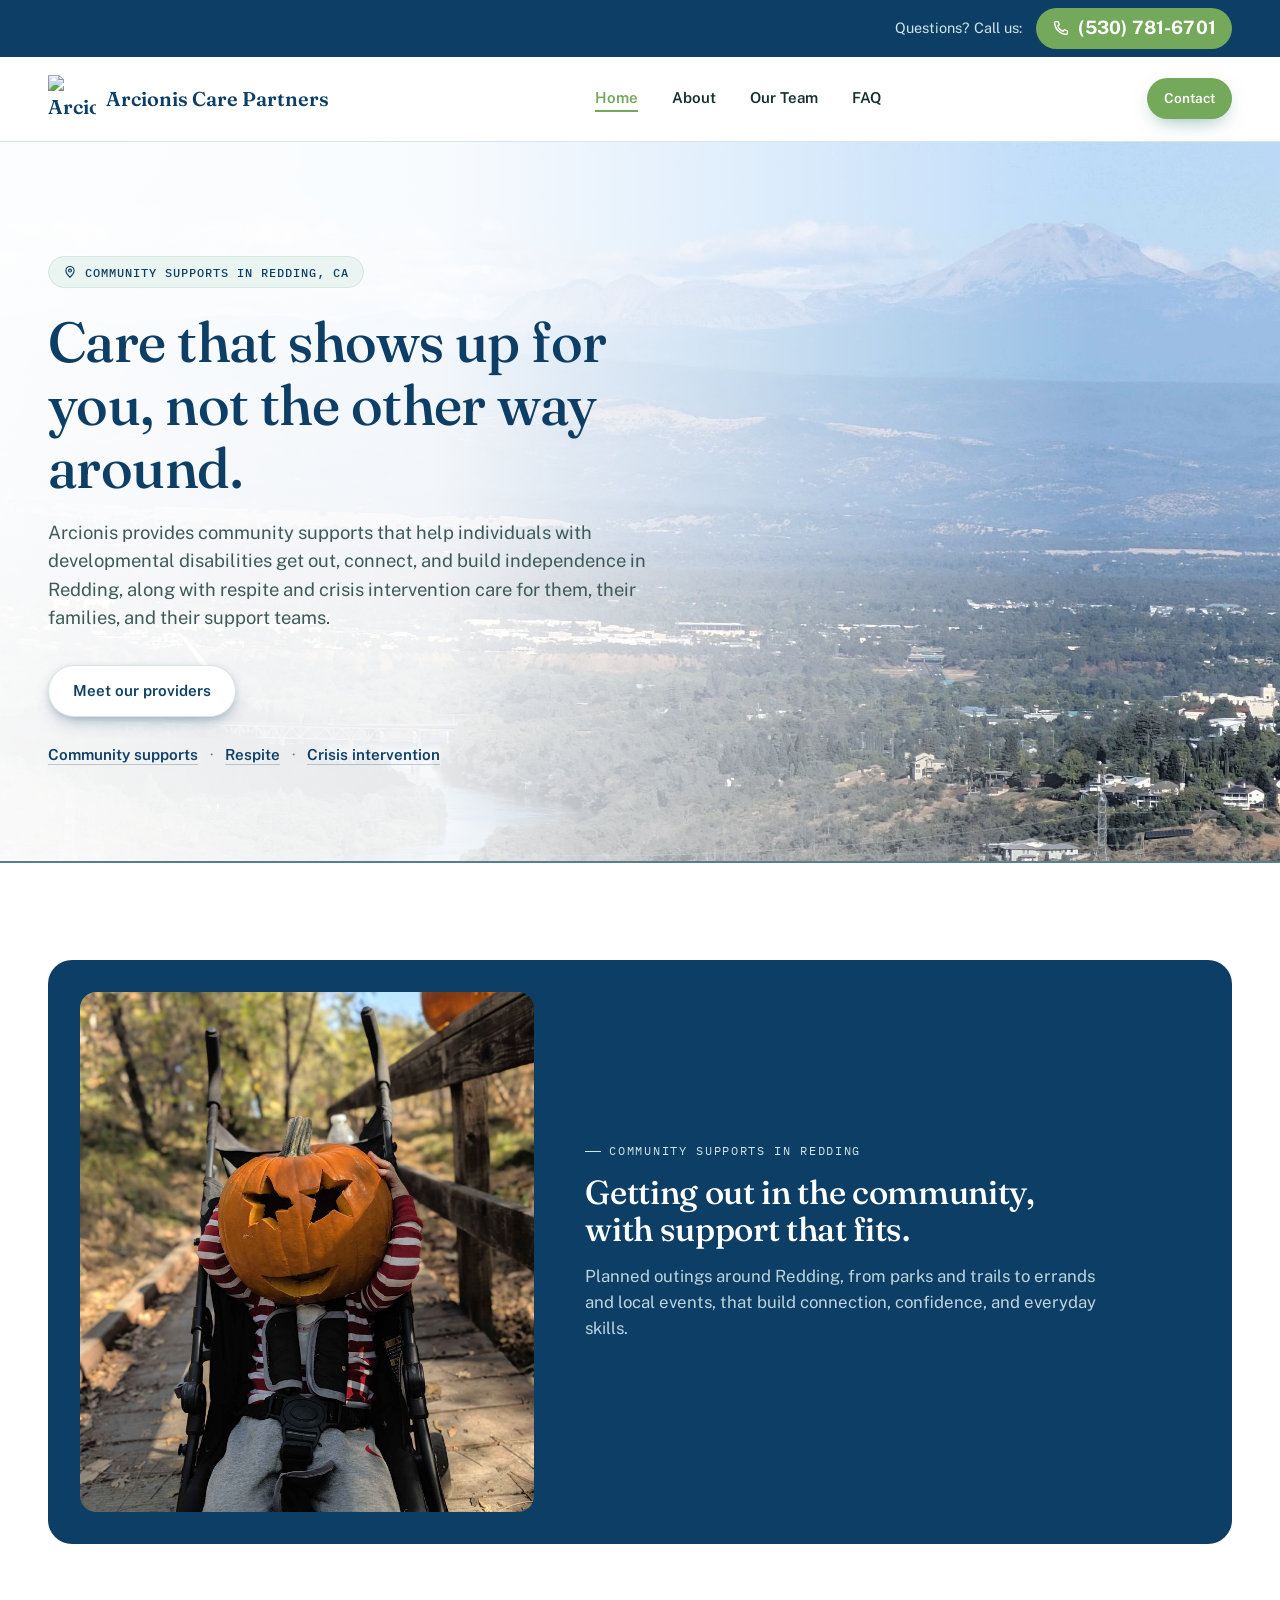
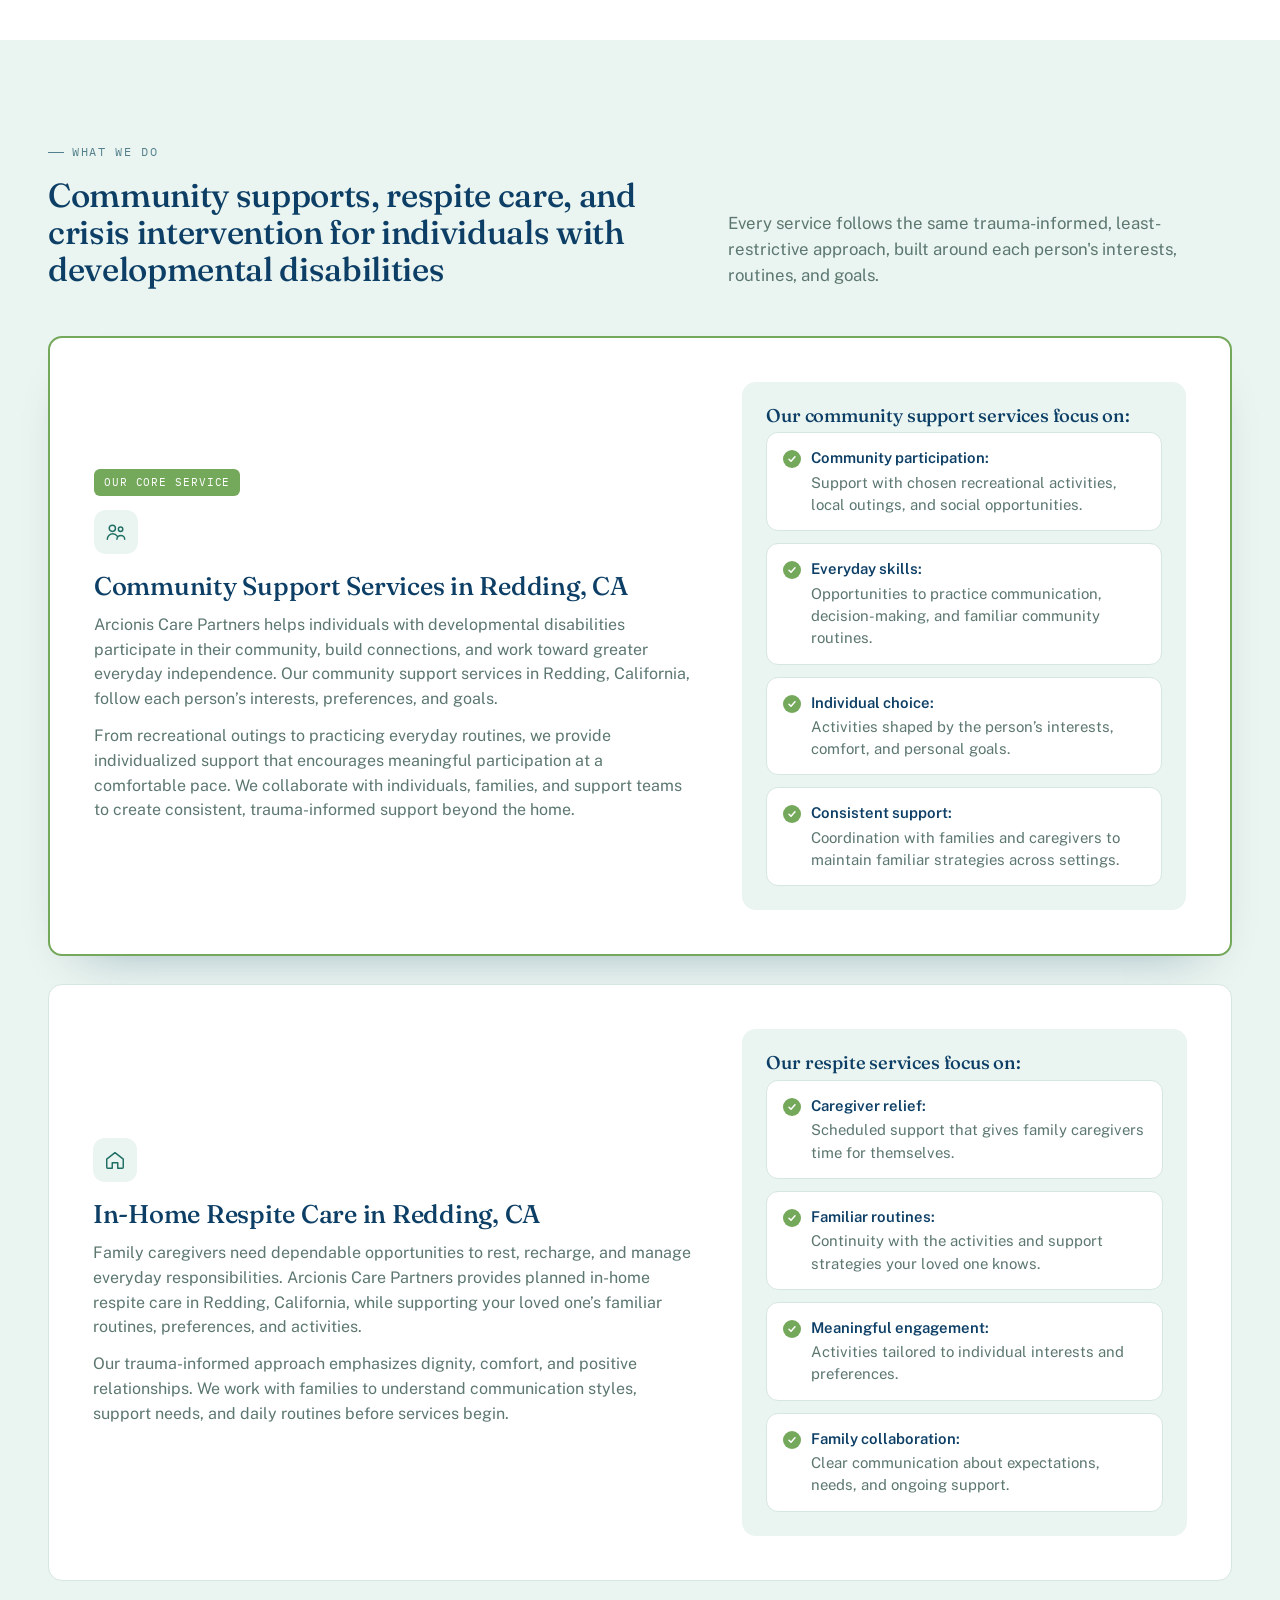
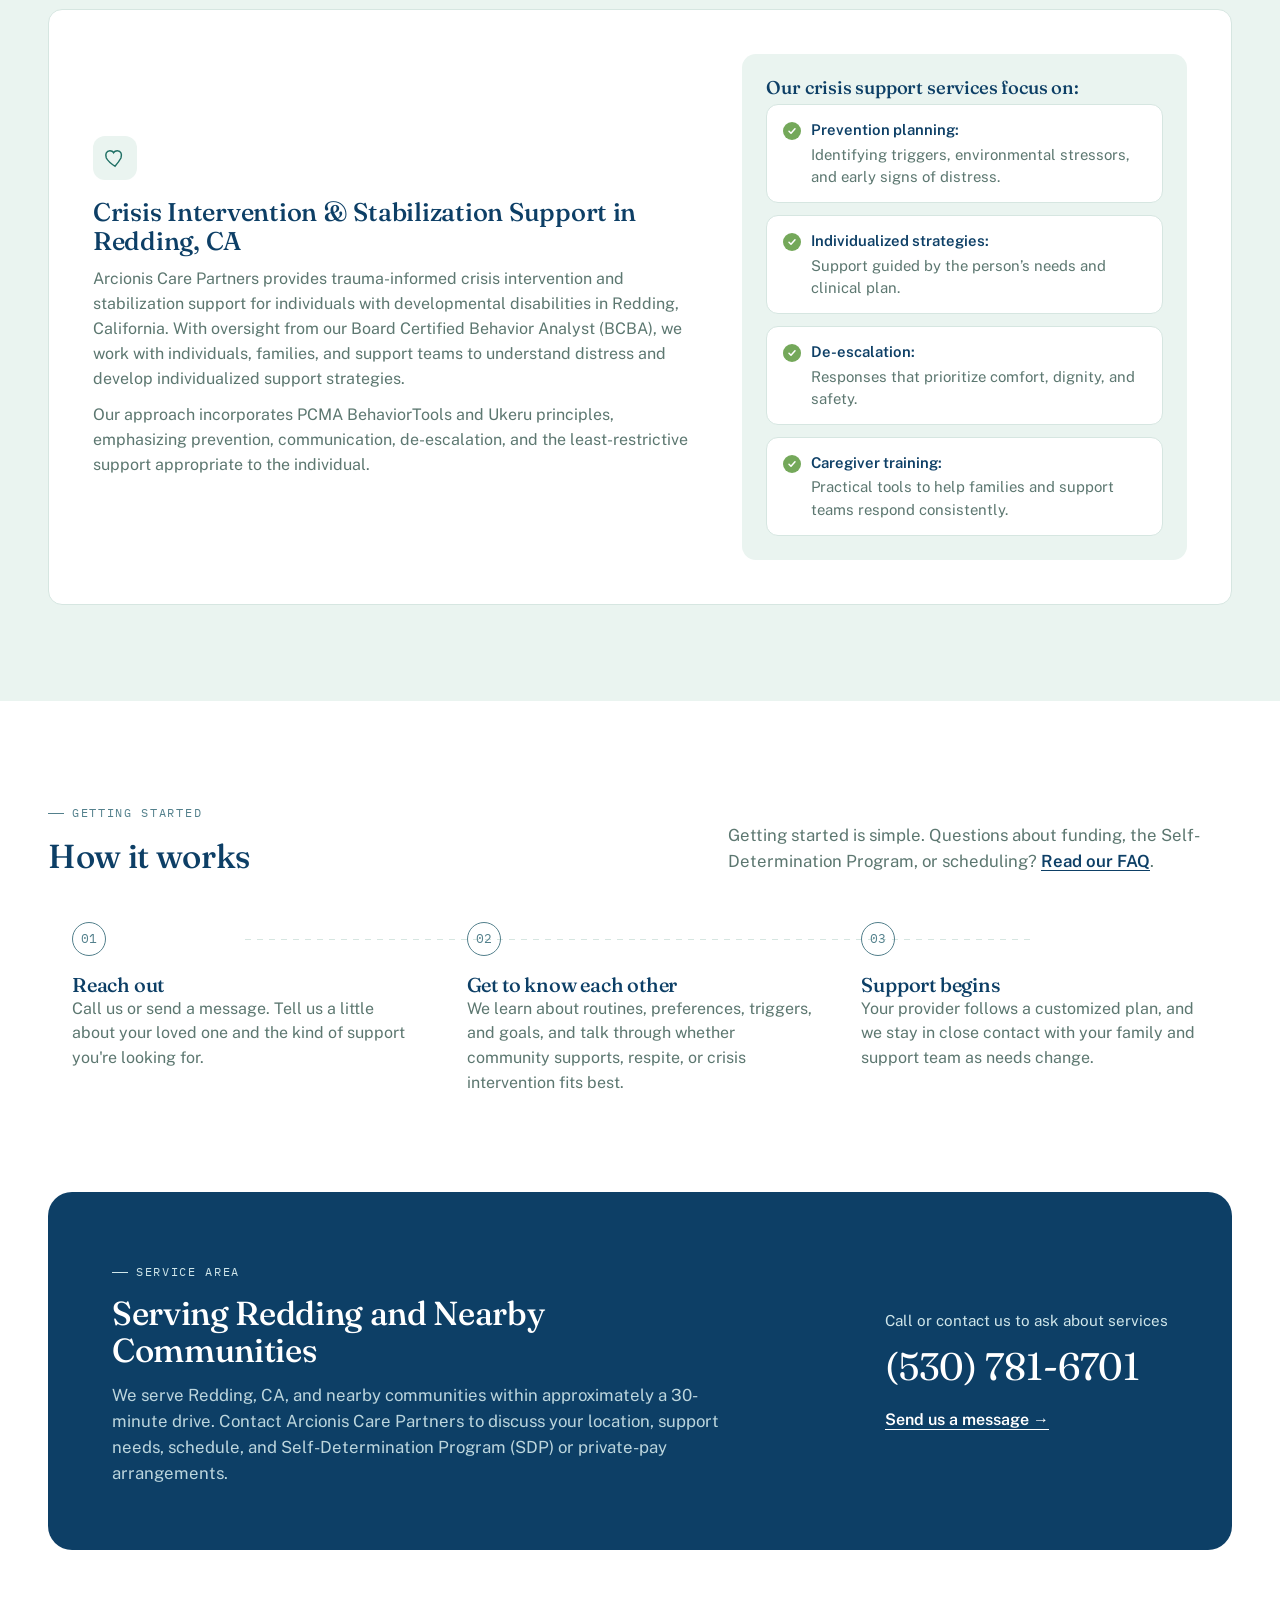
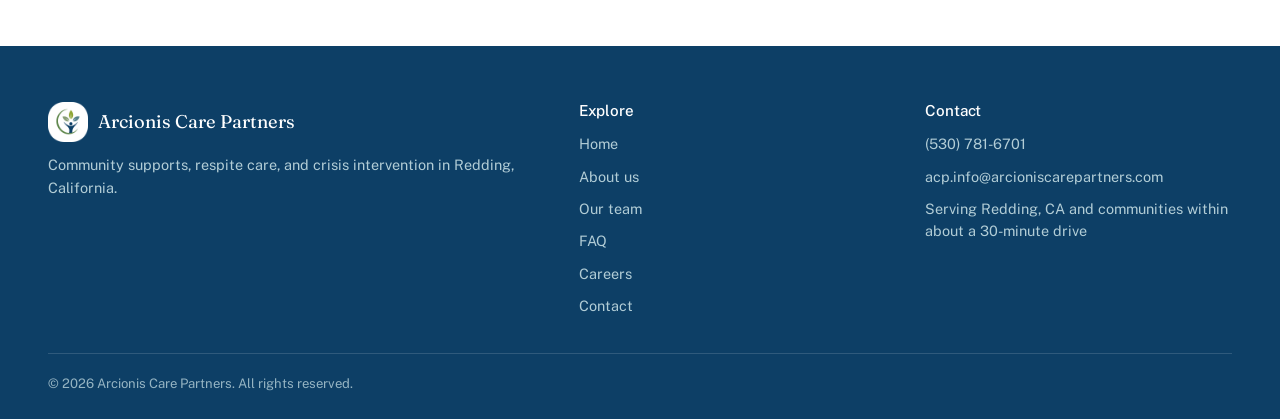
==== commit 496adf35: "add FAQ page, service-area copy, and Domain.com redirects - New /faq/ page with 44 questions in 7 to" ====
--- a/index.html
+++ b/index.html
@@ -10,6 +10,7 @@
 
 <!-- Icons -->
 <link rel="icon" type="image/svg+xml" href="/favicon.svg">
+<link rel="icon" type="image/png" sizes="192x192" href="/android-chrome-192x192.png">
 <link rel="icon" type="image/png" sizes="32x32" href="/favicon-32x32.png">
 <link rel="icon" type="image/png" sizes="16x16" href="/favicon-16x16.png">
 <link rel="apple-touch-icon" sizes="180x180" href="/apple-touch-icon.png">
@@ -241,6 +242,7 @@
       <li><a href="./" class="active" aria-current="page">Home</a></li>
       <li><a href="about/">About</a></li>
       <li><a href="team/">Our Team</a></li>
+      <li><a href="faq/">FAQ</a></li>
     </ul>
     <div class="nav-cta">
       <a href="contact/" class="btn btn-primary btn-sm">Contact</a>
@@ -257,7 +259,7 @@
     <div class="wrap">
       <div class="hero-copy">
         <h1><span class="h1-kicker"><svg width="14" height="14" viewBox="0 0 24 24" fill="none" aria-hidden="true"><path d="M12 21s-7-6.2-7-11.5A7 7 0 0 1 19 9.5C19 14.8 12 21 12 21z" stroke="currentColor" stroke-width="2"/><circle cx="12" cy="9.5" r="2.5" stroke="currentColor" stroke-width="2"/></svg>Community Supports in Redding, CA</span>Care that shows up for you, not the other way around.</h1>
-        <p class="lede">Arcionis provides community supports that help individuals with developmental disabilities get out, connect, and build independence in Redding, along with respite and crisis intervention care for them and their stakeholders.</p>
+        <p class="lede">Arcionis provides community supports that help individuals with developmental disabilities get out, connect, and build independence in Redding, along with respite and crisis intervention care for them, their families, and their support teams.</p>
         <div class="hero-cta">
           <a href="team/" class="btn btn-ghost btn-raised">Meet our providers</a>
         </div>
@@ -370,7 +372,7 @@
           <span class="eyebrow">Getting started</span>
           <h2>How it works</h2>
         </div>
-        <p>Getting started is simple.</p>
+        <p>Getting started is simple. Questions about funding, the Self-Determination Program, or scheduling? <a class="text-link" href="faq/">Read our FAQ</a>.</p>
       </div>
       <div class="steps">
         <div class="step">
@@ -431,6 +433,7 @@
           <li><a href="./">Home</a></li>
           <li><a href="about/">About us</a></li>
           <li><a href="team/">Our team</a></li>
+          <li><a href="faq/">FAQ</a></li>
           <li><a href="careers/">Careers</a></li>
           <li><a href="contact/">Contact</a></li>
         </ul>
@@ -441,7 +444,7 @@
         <ul>
           <li><a href="tel:+15307816701">(530) 781-6701</a></li>
           <li><a href="mailto:acp.info@arcioniscarepartners.com">acp.info@arcioniscarepartners.com</a></li>
-          <li>Redding, California</li>
+          <li>Serving Redding, CA and communities within about a 30-minute drive</li>
         </ul>
       </div>
     </div>
--- a/styles.css
+++ b/styles.css
@@ -679,6 +679,26 @@
 .faq summary::after{ content: "+"; position: absolute; right: 0; top: -2px; font-size: 1.4rem; color: var(--teal-bright); }
 .faq details[open] summary::after{ content: "\2212"; }
 .faq details p{ margin-top: 10px; }
+.faq details ul{ margin: 10px 0 0; padding-left: 20px; color: var(--muted); display: grid; gap: 6px; }
+.faq .faq-script{ border-left: 3px solid var(--teal-bright); padding-left: 14px; font-style: italic; color: var(--ink); }
+
+/* FAQ page: topic list beside the question groups */
+.faq-layout{ display: grid; grid-template-columns: 240px 1fr; gap: clamp(32px, 5vw, 64px); align-items: start; }
+.faq-nav{ position: sticky; top: 140px; }
+.faq-nav-title{ font-family: var(--font-mono); font-size: 0.75rem; letter-spacing: 0.08em; text-transform: uppercase; color: var(--muted); margin-bottom: 12px; }
+.faq-nav ul{ list-style: none; margin: 0; padding: 0; display: grid; gap: 4px; }
+.faq-nav a{ display: block; padding: 8px 12px; border-radius: 8px; color: var(--deep-teal); font-weight: 600; font-size: 0.95rem; }
+.faq-nav a:hover{ background: var(--mint); }
+.faq-groups{ display: grid; gap: 56px; min-width: 0; }
+.faq-group{ scroll-margin-top: 140px; }
+.faq-group h2{ margin-bottom: 18px; }
+.cta-phone a.faq-contact-email{ font-family: var(--font-body); font-size: 1.05rem; overflow-wrap: anywhere; }
+@media (max-width: 980px){
+  .faq-layout{ grid-template-columns: 1fr; }
+  .faq-nav{ position: static; }
+  .faq-nav ul{ display: flex; flex-wrap: wrap; gap: 8px; }
+  .faq-nav a{ border: 1px solid var(--line); background: var(--white); padding: 6px 12px; font-size: 0.9rem; }
+}
 .related-card h3{ margin-bottom: 6px; }
 @media (max-width: 980px){ .activity-grid{ grid-template-columns: 1fr 1fr; } }
 @media (max-width: 680px){ .activity-grid{ grid-template-columns: 1fr; } }
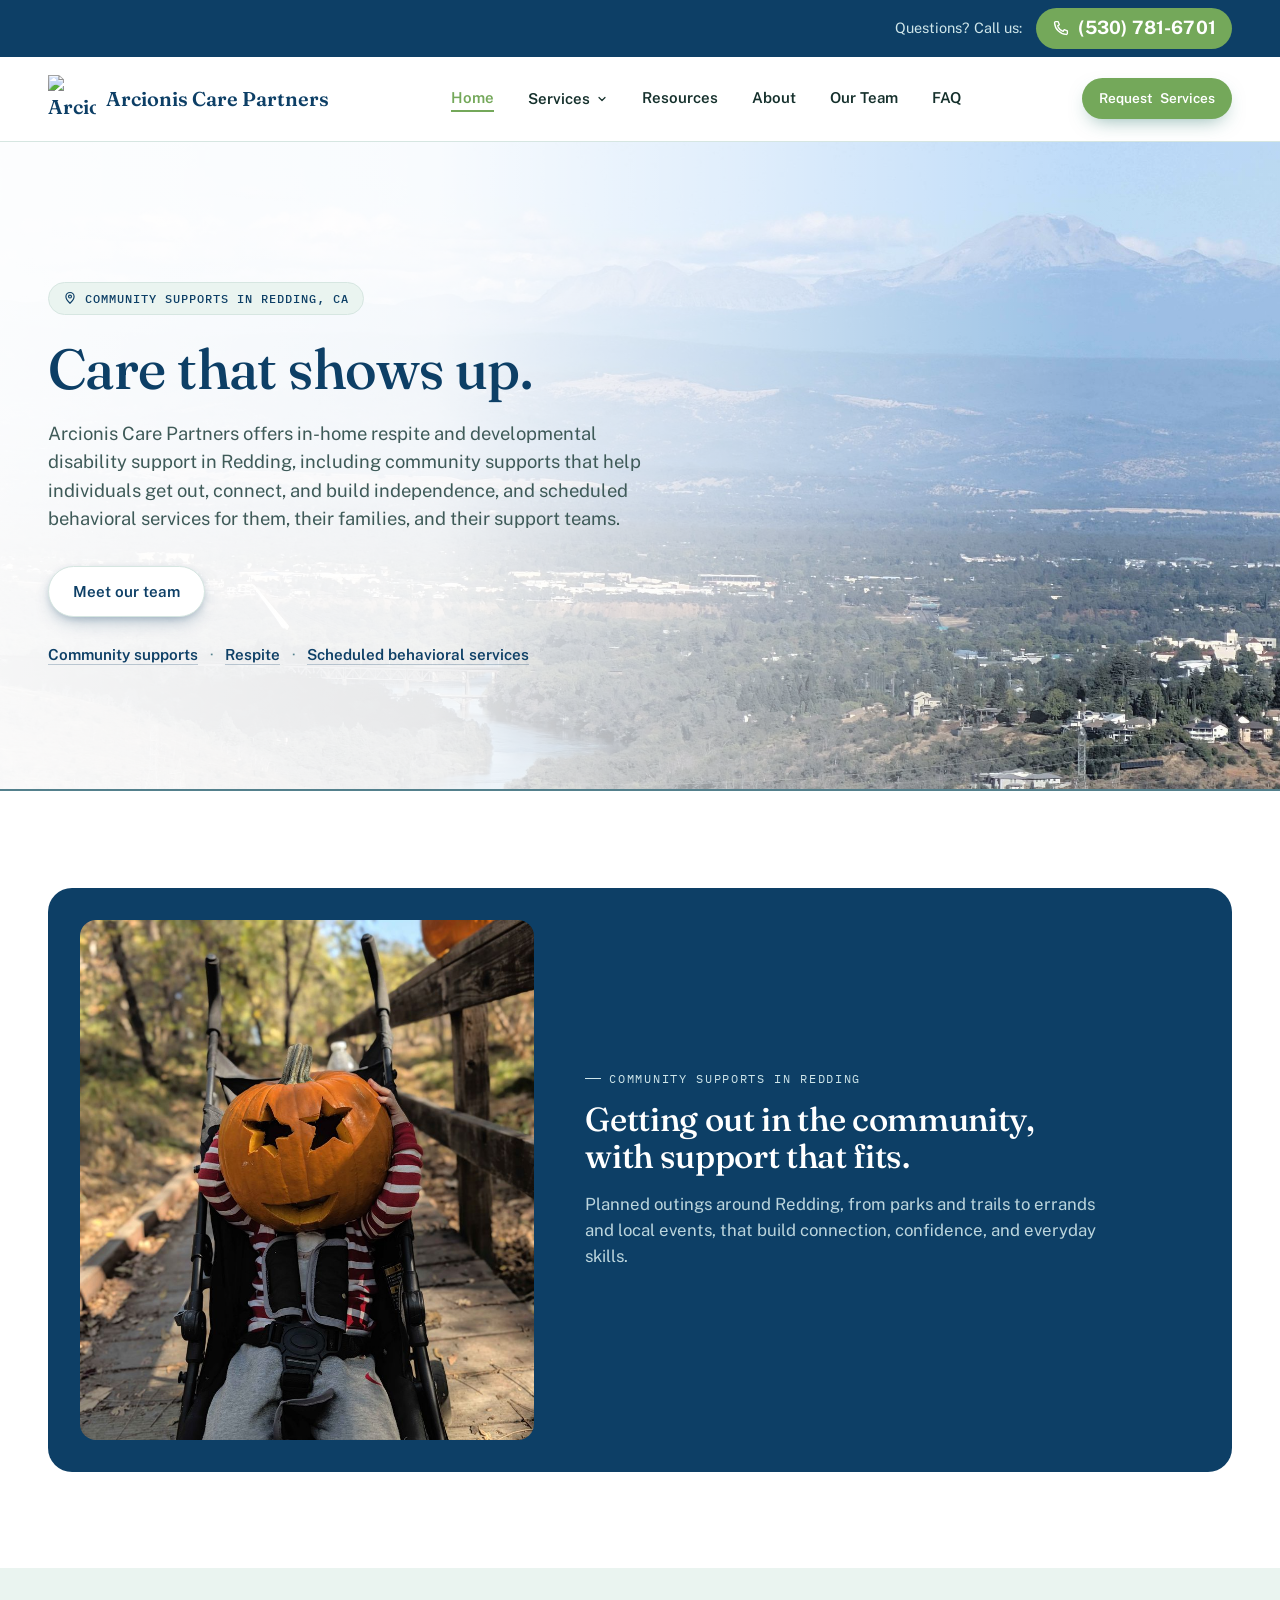
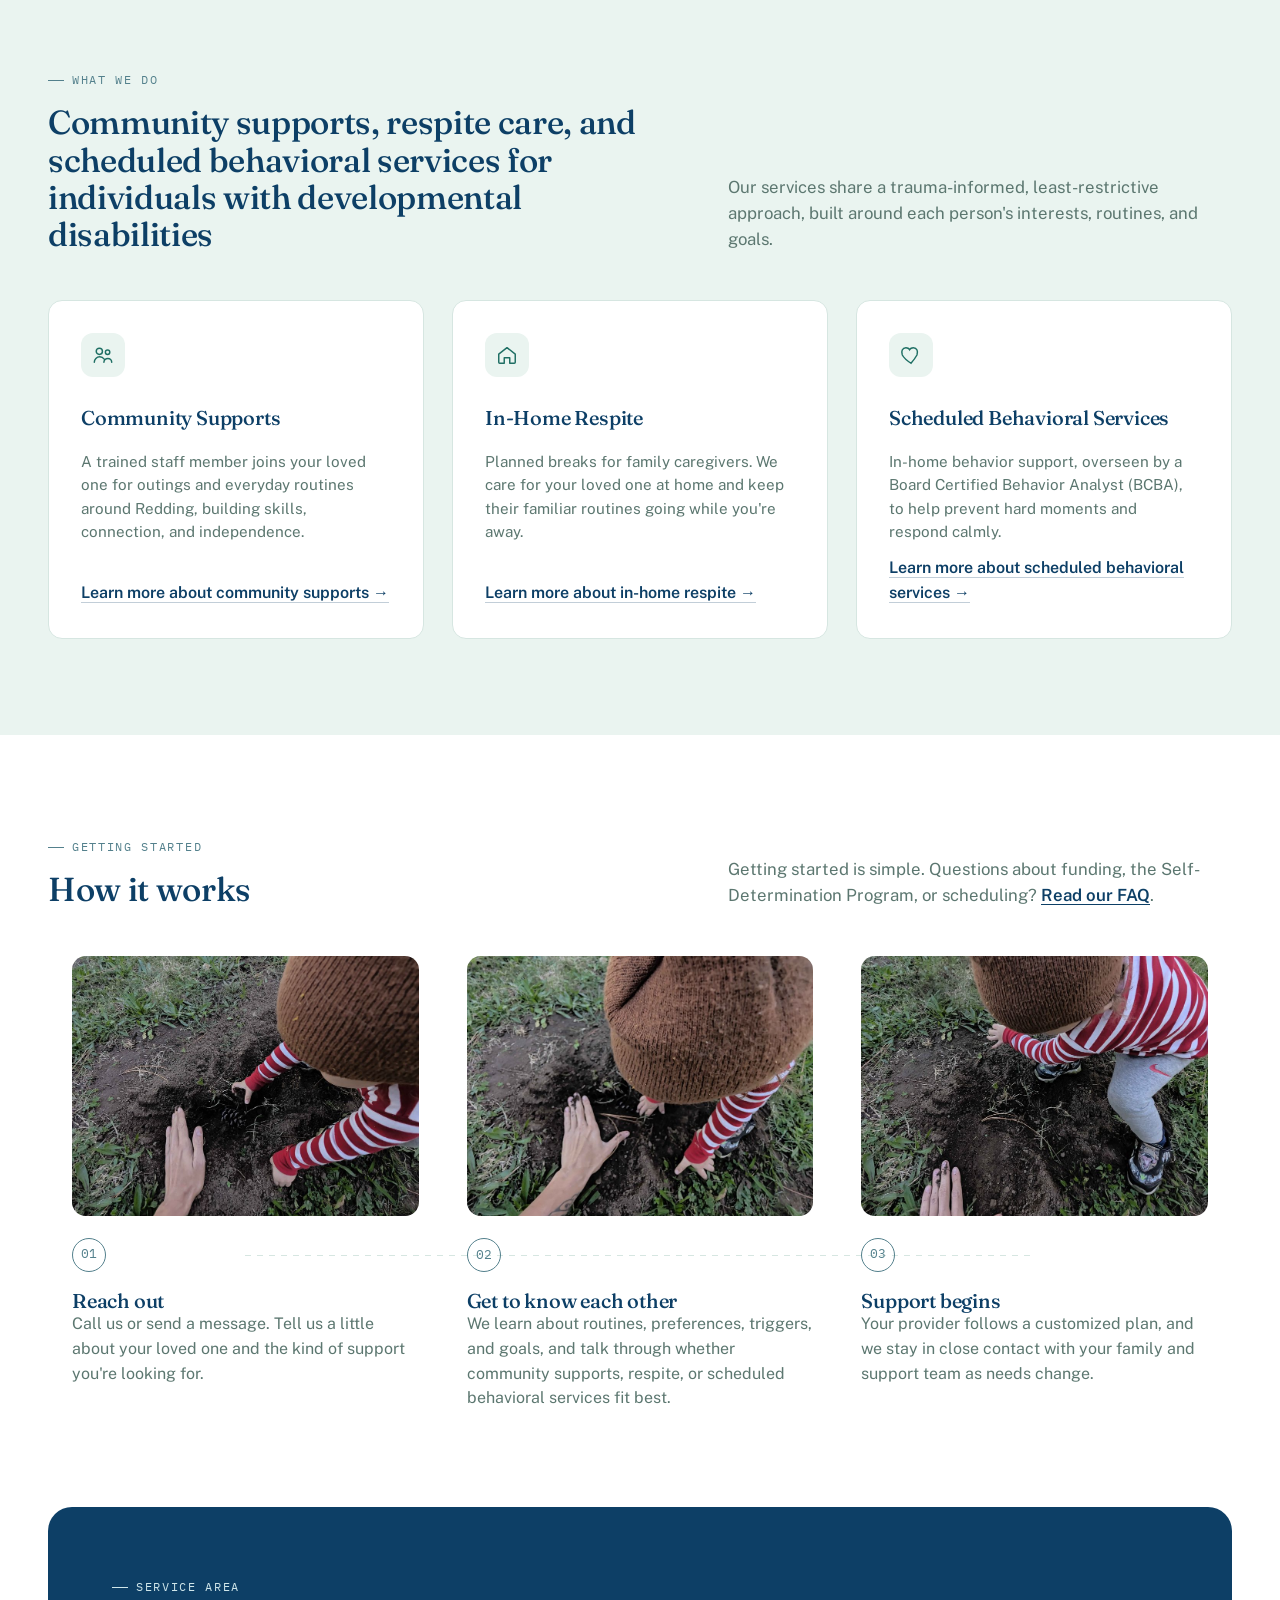
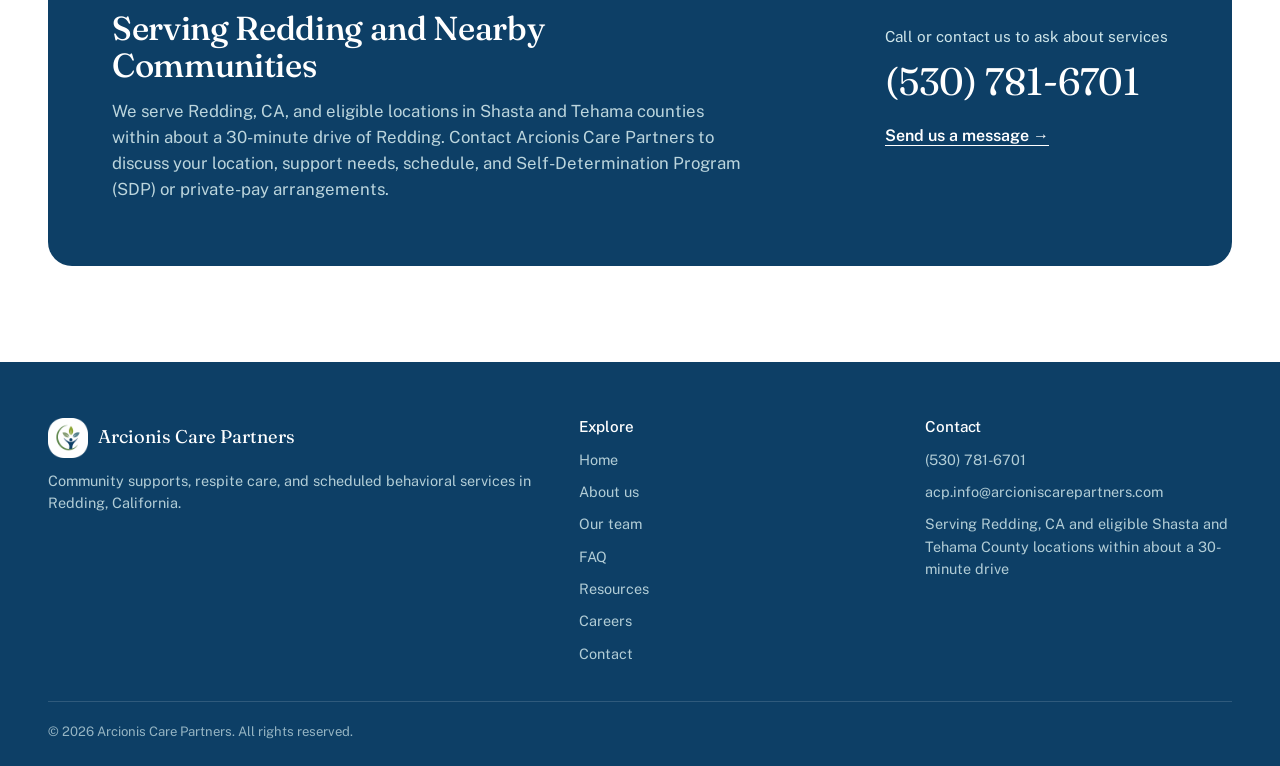
==== commit 7f8af5a9: "Add service pages, Resources page, and site-wide updates - New pages: In-Home Respite, In-Home Behav" ====
--- a/index.html
+++ b/index.html
@@ -3,8 +3,8 @@
 <head>
 <meta charset="UTF-8">
 <meta name="viewport" content="width=device-width, initial-scale=1.0">
-<title>Community Supports in Redding, CA | Arcionis Care Partners</title>
-<meta name="description" content="Community support services, in-home respite care, and crisis intervention for individuals with developmental disabilities in Redding, CA and nearby communities.">
+<title>Developmental Disability Support in Redding | Arcionis Care Partners</title>
+<meta name="description" content="Community support services, in-home respite care, and scheduled behavioral services for individuals with developmental disabilities in Redding, CA and nearby communities.">
 <link rel="canonical" href="https://arcioniscarepartners.com/">
 <meta name="theme-color" content="#0D3F66">
 
@@ -20,16 +20,16 @@
 <meta property="og:type" content="website">
 <meta property="og:site_name" content="Arcionis Care Partners">
 <meta property="og:locale" content="en_US">
-<meta property="og:title" content="Community Supports in Redding, CA | Arcionis Care Partners">
-<meta property="og:description" content="Community support services, in-home respite care, and crisis intervention for individuals with developmental disabilities in Redding, CA and nearby communities.">
+<meta property="og:title" content="Developmental Disability Support in Redding | Arcionis Care Partners">
+<meta property="og:description" content="Community support services, in-home respite care, and scheduled behavioral services for individuals with developmental disabilities in Redding, CA and nearby communities.">
 <meta property="og:url" content="https://arcioniscarepartners.com/">
 <meta property="og:image" content="https://arcioniscarepartners.com/social-card.png">
 <meta property="og:image:width" content="1200">
 <meta property="og:image:height" content="630">
-<meta property="og:image:alt" content="Arcionis Care Partners: Respite Care and Crisis Intervention">
+<meta property="og:image:alt" content="Arcionis Care Partners: community supports, in-home respite, and scheduled behavioral services in Redding, California">
 <meta name="twitter:card" content="summary_large_image">
-<meta name="twitter:title" content="Community Supports in Redding, CA | Arcionis Care Partners">
-<meta name="twitter:description" content="Community support services, in-home respite care, and crisis intervention for individuals with developmental disabilities in Redding, CA and nearby communities.">
+<meta name="twitter:title" content="Developmental Disability Support in Redding | Arcionis Care Partners">
+<meta name="twitter:description" content="Community support services, in-home respite care, and scheduled behavioral services for individuals with developmental disabilities in Redding, CA and nearby communities.">
 <meta name="twitter:image" content="https://arcioniscarepartners.com/social-card.png">
 
 <!-- Structured data -->
@@ -67,7 +67,7 @@
           "geoRadius": "40000"
         }
       ],
-      "description": "Arcionis Care Partners provides community support services, in-home respite care, and crisis intervention and stabilization support for individuals with developmental disabilities in Redding, California and nearby communities.",
+      "description": "Arcionis Care Partners provides community supports, in-home respite, and scheduled behavioral services for people with developmental disabilities and their families in Redding, California, serving eligible locations in Shasta and Tehama counties within about a 30-minute drive.",
       "contactPoint": {
         "@type": "ContactPoint",
         "telephone": "+1-530-781-6701",
@@ -78,14 +78,14 @@
       },
       "hasOfferCatalog": {
         "@type": "OfferCatalog",
-        "name": "Community supports, respite, and crisis intervention services",
+        "name": "Community supports, in-home respite, and scheduled behavioral services",
         "itemListElement": [
           {
             "@type": "Offer",
             "itemOffered": {
               "@type": "Service",
-              "name": "Community Support Services",
-              "description": "Individualized community support services that help individuals with developmental disabilities participate in their community, build connections, and work toward greater everyday independence.",
+              "name": "Community Supports",
+              "description": "A trained staff member joins your loved one for outings and everyday routines around Redding, building skills, connection, and independence.",
               "provider": {
                 "@id": "https://arcioniscarepartners.com/#organization"
               },
@@ -107,15 +107,16 @@
                   },
                   "geoRadius": "40000"
                 }
-              ]
+              ],
+              "url": "https://arcioniscarepartners.com/community-living-supports/"
             }
           },
           {
             "@type": "Offer",
             "itemOffered": {
               "@type": "Service",
-              "name": "In-Home Respite Care",
-              "description": "Planned in-home respite care that gives family caregivers time to rest and recharge while supporting their loved one’s familiar routines, preferences, and activities.",
+              "name": "In-Home Respite",
+              "description": "Planned breaks for family caregivers. We care for your loved one at home and keep their familiar routines going while you're away.",
               "provider": {
                 "@id": "https://arcioniscarepartners.com/#organization"
               },
@@ -137,15 +138,16 @@
                   },
                   "geoRadius": "40000"
                 }
-              ]
+              ],
+              "url": "https://arcioniscarepartners.com/in-home-respite/"
             }
           },
           {
             "@type": "Offer",
             "itemOffered": {
               "@type": "Service",
-              "name": "Crisis Intervention & Stabilization Support",
-              "description": "Trauma-informed crisis intervention and stabilization support with BCBA oversight, incorporating PCMA BehaviorTools and Ukeru principles.",
+              "name": "Scheduled Behavioral Services",
+              "description": "In-home behavior support, overseen by a Board Certified Behavior Analyst (BCBA), to help prevent hard moments and respond calmly.",
               "provider": {
                 "@id": "https://arcioniscarepartners.com/#organization"
               },
@@ -167,7 +169,8 @@
                   },
                   "geoRadius": "40000"
                 }
-              ]
+              ],
+              "url": "https://arcioniscarepartners.com/in-home-behavior-intervention/"
             }
           }
         ]
@@ -240,12 +243,22 @@
     </a>
     <ul class="nav-links" id="primary-nav">
       <li><a href="./" class="active" aria-current="page">Home</a></li>
+      <li class="nav-dropdown">
+        <button class="nav-dropdown-toggle" type="button" aria-expanded="false" aria-controls="services-menu">Services<svg width="12" height="12" viewBox="0 0 24 24" fill="none" aria-hidden="true"><path d="M6 9l6 6 6-6" stroke="currentColor" stroke-width="2.4" stroke-linecap="round" stroke-linejoin="round"/></svg></button>
+        <ul class="nav-submenu" id="services-menu">
+          <li><a href="community-living-supports/">Community Supports<span class="nav-sub-desc">Outings and everyday skills</span></a></li>
+          <li><a href="in-home-respite/">In-Home Respite<span class="nav-sub-desc">Planned breaks for caregivers</span></a></li>
+          <li><a href="in-home-behavior-intervention/">Scheduled Behavioral Services<span class="nav-sub-desc">In-home behavior support</span></a></li>
+          <li class="nav-sub-all"><a href="./#services">All services &rarr;</a></li>
+        </ul>
+      </li>
+      <li><a href="resources/">Resources</a></li>
       <li><a href="about/">About</a></li>
       <li><a href="team/">Our Team</a></li>
       <li><a href="faq/">FAQ</a></li>
     </ul>
     <div class="nav-cta">
-      <a href="contact/" class="btn btn-primary btn-sm">Contact</a>
+      <a href="contact/" class="btn btn-primary btn-sm" aria-label="Request services">Request<span class="btn-extra"> Services</span></a>
       <button class="nav-toggle" aria-label="Open menu" aria-controls="primary-nav" aria-expanded="false"><span></span><span></span><span></span></button>
     </div>
   </nav>
@@ -258,12 +271,12 @@
     <img class="hero-bg-img" src="redding-bg.jpg" alt="View over Redding, California, with the Sacramento River and Lassen Peak in the distance" width="2400" height="1200" fetchpriority="high" decoding="async">
     <div class="wrap">
       <div class="hero-copy">
-        <h1><span class="h1-kicker"><svg width="14" height="14" viewBox="0 0 24 24" fill="none" aria-hidden="true"><path d="M12 21s-7-6.2-7-11.5A7 7 0 0 1 19 9.5C19 14.8 12 21 12 21z" stroke="currentColor" stroke-width="2"/><circle cx="12" cy="9.5" r="2.5" stroke="currentColor" stroke-width="2"/></svg>Community Supports in Redding, CA</span>Care that shows up for you, not the other way around.</h1>
-        <p class="lede">Arcionis provides community supports that help individuals with developmental disabilities get out, connect, and build independence in Redding, along with respite and crisis intervention care for them, their families, and their support teams.</p>
+        <h1><span class="h1-kicker"><svg width="14" height="14" viewBox="0 0 24 24" fill="none" aria-hidden="true"><path d="M12 21s-7-6.2-7-11.5A7 7 0 0 1 19 9.5C19 14.8 12 21 12 21z" stroke="currentColor" stroke-width="2"/><circle cx="12" cy="9.5" r="2.5" stroke="currentColor" stroke-width="2"/></svg>Community Supports in Redding, CA</span>Care that shows up.</h1>
+        <p class="lede">Arcionis Care Partners offers in-home respite and developmental disability support in Redding, including community supports that help individuals get out, connect, and build independence, and scheduled behavioral services for them, their families, and their support teams.</p>
         <div class="hero-cta">
-          <a href="team/" class="btn btn-ghost btn-raised">Meet our providers</a>
-        </div>
-        <p class="hero-services"><a href="#community-supports">Community supports</a><span aria-hidden="true">·</span><a href="#respite">Respite</a><span aria-hidden="true">·</span><a href="#crisis-intervention">Crisis intervention</a></p>
+          <a href="team/" class="btn btn-ghost btn-raised">Meet our team</a>
+        </div>
+        <p class="hero-services"><a href="#community-supports">Community supports</a><span aria-hidden="true">·</span><a href="#respite">Respite</a><span aria-hidden="true">·</span><a href="#behavioral-services">Scheduled behavioral services</a></p>
       </div>
     </div>
   </section>
@@ -293,74 +306,38 @@
       <div class="section-head-split">
         <div>
           <span class="eyebrow">What we do</span>
-          <h2>Community supports, respite care, and crisis intervention for individuals with developmental disabilities</h2>
-        </div>
-        <p>Every service follows the same trauma-informed, least-restrictive approach, built around each person's interests, routines, and goals.</p>
-      </div>
-
-      <!-- Community Supports -->
-      <article class="card service-card service-featured" id="community-supports">
-        <div class="service-main">
-          <span class="service-badge">Our core service</span>
+          <h2>Community supports, respite care, and scheduled behavioral services for individuals with developmental disabilities</h2>
+        </div>
+        <p>Our services share a trauma-informed, least-restrictive approach, built around each person's interests, routines, and goals.</p>
+      </div>
+
+      <!-- Service menu: details live on each service page -->
+      <div class="grid-3 service-menu">
+        <a class="card service-tile" id="community-supports" href="community-living-supports/">
           <div class="card-icon">
             <svg width="22" height="22" viewBox="0 0 24 24" fill="none" aria-hidden="true"><circle cx="8" cy="8" r="3.4" stroke="#1F6F64" stroke-width="1.6"/><circle cx="17" cy="9" r="2.4" stroke="#1F6F64" stroke-width="1.6"/><path d="M2.5 20c0-3.3 2.6-6 6-6 2 0 3.7 1 4.8 2.5M13 20c0-2.4 1.9-4.3 4.3-4.3s4.2 1.9 4.2 4.3" stroke="#1F6F64" stroke-width="1.6" fill="none" stroke-linecap="round"/></svg>
           </div>
-          <h3>Community Support Services in Redding, CA</h3>
-          <p>Arcionis Care Partners helps individuals with developmental disabilities participate in their community, build connections, and work toward greater everyday independence. Our community support services in Redding, California, follow each person’s interests, preferences, and goals.</p>
-          <p>From recreational outings to practicing everyday routines, we provide individualized support that encourages meaningful participation at a comfortable pace. We collaborate with individuals, families, and support teams to create consistent, trauma-informed support beyond the home.</p>
-        </div>
-        <aside class="service-options">
-          <h4 class="service-options-title">Our community support services focus on:</h4>
-          <ul class="focus-list">
-            <li><strong>Community participation:</strong> Support with chosen recreational activities, local outings, and social opportunities.</li>
-            <li><strong>Everyday skills:</strong> Opportunities to practice communication, decision-making, and familiar community routines.</li>
-            <li><strong>Individual choice:</strong> Activities shaped by the person’s interests, comfort, and personal goals.</li>
-            <li><strong>Consistent support:</strong> Coordination with families and caregivers to maintain familiar strategies across settings.</li>
-          </ul>
-        </aside>
-      </article>
-
-      <!-- Respite -->
-      <article class="card service-card" id="respite">
-        <div class="service-main">
+          <h3>Community Supports</h3>
+          <p>A trained staff member joins your loved one for outings and everyday routines around Redding, building skills, connection, and independence.</p>
+          <span class="service-tile-link">Learn more about community supports &rarr;</span>
+        </a>
+        <a class="card service-tile" id="respite" href="in-home-respite/">
           <div class="card-icon">
             <svg width="22" height="22" viewBox="0 0 24 24" fill="none" aria-hidden="true"><path d="M3 11l9-7 9 7v9a1 1 0 0 1-1 1h-5v-6h-6v6H4a1 1 0 0 1-1-1v-9z" stroke="#1F6F64" stroke-width="1.6" stroke-linejoin="round"/></svg>
           </div>
-          <h3>In-Home Respite Care in Redding, CA</h3>
-          <p>Family caregivers need dependable opportunities to rest, recharge, and manage everyday responsibilities. Arcionis Care Partners provides planned in-home respite care in Redding, California, while supporting your loved one’s familiar routines, preferences, and activities.</p>
-          <p>Our trauma-informed approach emphasizes dignity, comfort, and positive relationships. We work with families to understand communication styles, support needs, and daily routines before services begin.</p>
-        </div>
-        <aside class="service-options">
-          <h4 class="service-options-title">Our respite services focus on:</h4>
-          <ul class="focus-list">
-            <li><strong>Caregiver relief:</strong> Scheduled support that gives family caregivers time for themselves.</li>
-            <li><strong>Familiar routines:</strong> Continuity with the activities and support strategies your loved one knows.</li>
-            <li><strong>Meaningful engagement:</strong> Activities tailored to individual interests and preferences.</li>
-            <li><strong>Family collaboration:</strong> Clear communication about expectations, needs, and ongoing support.</li>
-          </ul>
-        </aside>
-      </article>
-
-      <!-- Crisis -->
-      <article class="card service-card" id="crisis-intervention">
-        <div class="service-main">
+          <h3>In-Home Respite</h3>
+          <p>Planned breaks for family caregivers. We care for your loved one at home and keep their familiar routines going while you're away.</p>
+          <span class="service-tile-link">Learn more about in-home respite &rarr;</span>
+        </a>
+        <a class="card service-tile" id="behavioral-services" href="in-home-behavior-intervention/">
           <div class="card-icon">
             <svg width="22" height="22" viewBox="0 0 24 24" fill="none" aria-hidden="true"><path d="M12 21s-7-4.5-9.5-9C1 8 2.5 4 6.5 4c2 0 3.3 1 4 2.2C11.2 5 12.5 4 14.5 4 18.5 4 20 8 18.5 12 16 16.5 12 21 12 21z" stroke="#1F6F64" stroke-width="1.6" fill="none"/></svg>
           </div>
-          <h3>Crisis Intervention &amp; Stabilization Support in Redding, CA</h3>
-          <p>Arcionis Care Partners provides trauma-informed crisis intervention and stabilization support for individuals with developmental disabilities in Redding, California. With oversight from our Board Certified Behavior Analyst (BCBA), we work with individuals, families, and support teams to understand distress and develop individualized support strategies.</p>
-          <p>Our approach incorporates PCMA BehaviorTools and Ukeru principles, emphasizing prevention, communication, de-escalation, and the least-restrictive support appropriate to the individual.</p>
-        </div>
-        <aside class="service-options">
-          <h4 class="service-options-title">Our crisis support services focus on:</h4>
-          <ul class="focus-list">
-            <li><strong>Prevention planning:</strong> Identifying triggers, environmental stressors, and early signs of distress.</li>
-            <li><strong>Individualized strategies:</strong> Support guided by the person’s needs and clinical plan.</li>
-            <li><strong>De-escalation:</strong> Responses that prioritize comfort, dignity, and safety.</li>
-            <li><strong>Caregiver training:</strong> Practical tools to help families and support teams respond consistently.</li>
-          </ul>
-        </aside>
-      </article>
+          <h3>Scheduled Behavioral Services</h3>
+          <p>In-home behavior support, overseen by a Board Certified Behavior Analyst (BCBA), to help prevent hard moments and respond calmly.</p>
+          <span class="service-tile-link">Learn more about scheduled behavioral services &rarr;</span>
+        </a>
+      </div>
     </div>
   </section>
 
@@ -374,22 +351,31 @@
         </div>
         <p>Getting started is simple. Questions about funding, the Self-Determination Program, or scheduling? <a class="text-link" href="faq/">Read our FAQ</a>.</p>
       </div>
-      <div class="steps">
+      <div class="steps steps-photos">
         <div class="step">
-          <div class="step-line"></div>
-          <div class="step-num">01</div>
+          <img class="step-photo" src="acorn-planting-1.jpg" alt="A child in a knit hat digs a small hole in the dirt while an adult's hand rests beside them" width="900" height="900" loading="lazy" decoding="async">
+          <div class="step-head">
+            <div class="step-line"></div>
+            <div class="step-num">01</div>
+          </div>
           <h3>Reach out</h3>
           <p>Call us or send a message. Tell us a little about your loved one and the kind of support you're looking for.</p>
         </div>
         <div class="step">
-          <div class="step-line"></div>
-          <div class="step-num">02</div>
+          <img class="step-photo" src="acorn-planting-2.jpg" alt="A child presses an acorn into the soil with an adult kneeling close by" width="900" height="900" loading="lazy" decoding="async">
+          <div class="step-head">
+            <div class="step-line"></div>
+            <div class="step-num">02</div>
+          </div>
           <h3>Get to know each other</h3>
-          <p>We learn about routines, preferences, triggers, and goals, and talk through whether community supports, respite, or crisis intervention fits best.</p>
+          <p>We learn about routines, preferences, triggers, and goals, and talk through whether community supports, respite, or scheduled behavioral services fit best.</p>
         </div>
         <div class="step">
-          <div class="step-line"></div>
-          <div class="step-num">03</div>
+          <img class="step-photo" src="acorn-planting-3.jpg" alt="A child stands over the freshly covered acorn as an adult pats the soil" width="900" height="900" loading="lazy" decoding="async">
+          <div class="step-head">
+            <div class="step-line"></div>
+            <div class="step-num">03</div>
+          </div>
           <h3>Support begins</h3>
           <p>Your provider follows a customized plan, and we stay in close contact with your family and support team as needs change.</p>
         </div>
@@ -404,7 +390,7 @@
         <div class="area-copy">
           <span class="eyebrow eyebrow-light">Service area</span>
           <h2>Serving Redding and Nearby Communities</h2>
-          <p>We serve Redding, CA, and nearby communities within approximately a 30-minute drive. Contact Arcionis Care Partners to discuss your location, support needs, schedule, and Self-Determination Program (SDP) or private-pay arrangements.</p>
+          <p>We serve Redding, CA, and eligible locations in Shasta and Tehama counties within about a 30-minute drive of Redding. Contact Arcionis Care Partners to discuss your location, support needs, schedule, and Self-Determination Program (SDP) or private-pay arrangements.</p>
         </div>
         <div class="cta-phone">
           <span>Call or contact us to ask about services</span>
@@ -425,7 +411,7 @@
           <img src="android-chrome-192x192.png" alt="Arcionis Care Partners logo" class="footer-logo" width="40" height="40">
           Arcionis Care Partners
         </div>
-        <p>Community supports, respite care, and crisis intervention in Redding, California.</p>
+        <p>Community supports, respite care, and scheduled behavioral services in Redding, California.</p>
       </div>
       <div>
         <h4>Explore</h4>
@@ -434,6 +420,7 @@
           <li><a href="about/">About us</a></li>
           <li><a href="team/">Our team</a></li>
           <li><a href="faq/">FAQ</a></li>
+          <li><a href="resources/">Resources</a></li>
           <li><a href="careers/">Careers</a></li>
           <li><a href="contact/">Contact</a></li>
         </ul>
@@ -444,7 +431,7 @@
         <ul>
           <li><a href="tel:+15307816701">(530) 781-6701</a></li>
           <li><a href="mailto:acp.info@arcioniscarepartners.com">acp.info@arcioniscarepartners.com</a></li>
-          <li>Serving Redding, CA and communities within about a 30-minute drive</li>
+          <li>Serving Redding, CA and eligible Shasta and Tehama County locations within about a 30-minute drive</li>
         </ul>
       </div>
     </div>
--- a/styles.css
+++ b/styles.css
@@ -381,7 +381,7 @@
   color: var(--deep-teal);
   margin-bottom: 7px;
 }
-.form-field input, .form-field textarea{
+.form-field input, .form-field textarea, .form-field select{
   width: 100%;
   padding: 13px 15px;
   border: 1px solid var(--line);
@@ -392,7 +392,7 @@
   background: var(--white);
   transition: border-color 0.15s ease;
 }
-.form-field input:focus, .form-field textarea:focus{
+.form-field input:focus, .form-field textarea:focus, .form-field select:focus{
   outline: none;
   border-color: var(--teal-bright);
 }
@@ -531,7 +531,10 @@
 }
 
 /* ---------- Leadership grid (team page) ---------- */
-.team-grid.leaders-grid{ grid-template-columns: repeat(3, minmax(0, 1fr)); }
+.team-grid.leaders-grid{ grid-template-columns: repeat(4, minmax(0, 1fr)); }
+@media (max-width: 1180px){
+  .team-grid.leaders-grid{ grid-template-columns: repeat(2, minmax(0, 1fr)); max-width: 900px; margin: 0 auto; }
+}
 @media (max-width: 900px){
   .team-grid.leaders-grid{ grid-template-columns: 1fr; max-width: 560px; margin: 0 auto; }
 }
@@ -609,7 +612,7 @@
 .list-title{ font-size: 1.15rem; margin-bottom: 20px; }
 .value-item h4{ font-size: 1.02rem; margin-bottom: 4px; }
 .value-item p{ font-size: 0.93rem; }
-.mini-team{ display: grid; grid-template-columns: repeat(3, 1fr); gap: 20px; }
+.mini-team{ display: grid; grid-template-columns: repeat(2, 1fr); gap: 20px; }
 .mini-person{
   display: flex; align-items: center; gap: 16px; padding: 14px; border: 1px solid var(--line);
   border-radius: var(--radius); background: var(--white); transition: box-shadow 0.2s ease;
@@ -768,3 +771,157 @@
 .hero-services a{ font-weight: 600; text-decoration: underline; text-decoration-color: rgba(13,63,102,0.25); text-underline-offset: 4px; }
 .hero-services a:hover{ text-decoration-color: var(--teal); color: var(--teal); }
 .hero-services span{ color: var(--teal-bright); }
+
+/* Service detail pages (in-home respite, behavior intervention, community living supports) */
+.tbd{ background: #FFF4C2; border: 1px dashed #C9A227; border-radius: 4px; padding: 0 4px; color: #6B5300; font-weight: 600; white-space: normal; }
+.limit-list{ list-style: none; display: grid; gap: 12px; }
+.limit-list li{ position: relative; padding-left: 30px; color: var(--deep-teal); }
+.limit-list li::before{
+  content: ""; position: absolute; left: 0; top: 3px; width: 18px; height: 18px; border-radius: 50%;
+  background: var(--muted) url("data:image/svg+xml,%3Csvg xmlns='http://www.w3.org/2000/svg' viewBox='0 0 24 24'%3E%3Cpath d='M7 12h10' fill='none' stroke='white' stroke-width='3' stroke-linecap='round'/%3E%3C/svg%3E") center / 12px no-repeat;
+}
+.abbr-list dd{ font-weight: 600; }
+.abbr-note{ display: block; margin-top: 4px; font-weight: 400; color: var(--muted); font-size: 0.93rem; }
+.split > *{ min-width: 0; }
+.next-steps a, .abbr-list dd{ overflow-wrap: anywhere; }
+
+/* Homepage service menu */
+.service-tile{ display: flex; flex-direction: column; gap: 12px; color: inherit; text-decoration: none; transition: border-color .2s, transform .2s; }
+.service-tile:hover, .service-tile:focus-visible{ border-color: var(--teal-bright); transform: translateY(-2px); }
+.service-tile p{ color: var(--muted); flex: 1; }
+.service-tile-link{ font-weight: 600; color: var(--deep-teal); text-decoration: underline; text-decoration-color: rgba(13,63,102,0.25); text-underline-offset: 4px; }
+.service-tile:hover .service-tile-link{ color: var(--teal); }
+
+/* Services dropdown in the main nav */
+.nav-dropdown{ position: relative; }
+.nav-dropdown-toggle{
+  display: inline-flex; align-items: center; gap: 6px;
+  background: none; border: 0; padding: 4px 0; cursor: pointer;
+  font: inherit; font-size: 0.94rem; font-weight: 600; color: var(--ink);
+}
+.nav-dropdown-toggle.active, .nav-dropdown-toggle:hover{ color: var(--teal); }
+.nav-dropdown-toggle svg{ transition: transform 0.2s ease; }
+.nav-dropdown.open .nav-dropdown-toggle svg{ transform: rotate(180deg); }
+.nav-submenu{
+  display: none; list-style: none;
+  position: absolute; top: 100%; left: -18px; z-index: 60;
+  min-width: 280px; margin-top: 12px; padding: 8px;
+  background: var(--white); border: 1px solid var(--line); border-radius: 12px;
+  box-shadow: 0 14px 34px rgba(13,63,102,0.12);
+}
+/* invisible bridge so the menu doesn't close while the pointer crosses the gap */
+.nav-submenu::before{ content: ""; position: absolute; left: 0; right: 0; top: -14px; height: 14px; }
+.nav-dropdown.open .nav-submenu{ display: grid; gap: 2px; }
+@media (hover: hover) and (min-width: 1061px){
+  .nav-dropdown:hover .nav-submenu{ display: grid; gap: 2px; }
+}
+.nav-links .nav-submenu a{ display: block; padding: 10px 12px; border-radius: 8px; color: var(--deep-teal); }
+.nav-links .nav-submenu a::after{ display: none; }
+.nav-links .nav-submenu a:hover, .nav-links .nav-submenu a:focus-visible{ background: var(--mint); }
+.nav-links .nav-submenu a[aria-current="page"]{ background: var(--mint); color: var(--teal); }
+.nav-sub-desc{ display: block; font-size: 0.82rem; font-weight: 400; color: var(--muted); margin-top: 2px; }
+.nav-sub-all{ border-top: 1px solid var(--line); margin-top: 4px; padding-top: 4px; }
+.nav-links .nav-sub-all a{ font-size: 0.88rem; }
+
+/* Inside the phone menu: show the services list inline */
+@media (max-width: 1060px){
+  .nav-links.open .nav-dropdown-toggle{ cursor: default; }
+  .nav-links.open .nav-dropdown-toggle svg{ display: none; }
+  .nav-links.open .nav-submenu{
+    display: grid; gap: 2px; position: static; min-width: 0;
+    margin: 10px 0 0; padding: 0 0 0 12px;
+    border: 0; border-left: 2px solid var(--line); border-radius: 0; box-shadow: none;
+  }
+  .nav-links.open .nav-submenu::before{ display: none; }
+  .nav-links.open .nav-submenu a{ padding: 8px 10px; }
+}
+
+/* Contact form service picker */
+.form-field select{
+  appearance: none; -webkit-appearance: none; cursor: pointer; padding-right: 42px;
+  background: var(--white) url("data:image/svg+xml,%3Csvg xmlns='http://www.w3.org/2000/svg' viewBox='0 0 24 24'%3E%3Cpath d='M6 9l6 6 6-6' fill='none' stroke='%230D3F66' stroke-width='2.4' stroke-linecap='round' stroke-linejoin='round'/%3E%3C/svg%3E") right 15px center / 14px no-repeat;
+}
+.form-field select:invalid{ color: var(--muted); }
+.form-field select option{ color: var(--ink); }
+
+/* Header "Request Services" button: full label at every size.
+   On small phones the logo, name and button tighten up so all fit on one row. */
+.nav-cta .btn-sm{ white-space: nowrap; }
+@media (max-width: 560px){
+  .nav{ gap: 10px; }
+  .brand{ font-size: 1.02rem; gap: 8px; line-height: 1.15; }
+  .brand .brand-mark{ width: 38px !important; height: 38px !important; }
+  .nav-cta{ gap: 10px; }
+  .nav-cta .btn-sm{ padding: 8px 12px; font-size: 0.8rem; }
+}
+@media (max-width: 350px){
+  .nav-cta .btn-sm{ display: inline-block; white-space: normal; text-align: center; line-height: 1.15; max-width: 96px; padding: 7px 12px; }
+}
+
+/* Screen-reader-only text */
+.visually-hidden{ position: absolute !important; width: 1px; height: 1px; padding: 0; margin: -1px; overflow: hidden; clip: rect(0 0 0 0); white-space: nowrap; border: 0; }
+
+/* Resources page */
+.resource-toc ul{ list-style: none; display: flex; flex-wrap: wrap; gap: 8px; margin-top: 26px; padding: 0; }
+.resource-toc a{ display: inline-block; padding: 7px 14px; border: 1px solid var(--line); border-radius: 999px; background: var(--white); color: var(--deep-teal); font-weight: 600; font-size: 0.9rem; }
+.resource-toc a:hover{ border-color: var(--teal-bright); background: var(--mint); }
+.resource-grid{ display: grid; grid-template-columns: repeat(2, minmax(0, 1fr)); gap: 24px; }
+@media (max-width: 760px){ .resource-grid{ grid-template-columns: 1fr; } }
+.resource-card{ display: flex; flex-direction: column; gap: 12px; padding: 28px; }
+.resource-card:hover{ transform: none; }
+.resource-card h3{ font-size: 1.2rem; }
+.resource-card > p{ color: var(--muted); }
+.resource-logo{ height: 84px; display: flex; align-items: center; margin-bottom: 4px; }
+.resource-logo img{ max-height: 84px; max-width: 220px; width: auto; height: auto; object-fit: contain; border-radius: 8px; }
+.resource-logo-tbd{ width: 180px; justify-content: center; border: 1.5px dashed #C9A227; border-radius: 10px; background: #FFF9E0; color: #6B5300; font-size: 0.8rem; font-weight: 600; text-align: center; padding: 0 10px; }
+.resource-contact{ color: var(--deep-teal); font-weight: 600; }
+.resource-links{ display: flex; flex-wrap: wrap; gap: 10px; margin-top: auto; padding-top: 6px; }
+.resource-link{ white-space: normal; text-align: left; }
+.resource-disclaimer{ max-width: 820px; color: var(--muted); font-size: 0.95rem; border-left: 3px solid var(--teal-bright); padding-left: 16px; }
+
+/* Main menu: keep links on one line; switch to the menu button at 1060px and below (seven items no longer fit) */
+.nav-links a, .nav-dropdown-toggle{ white-space: nowrap; }
+@media (max-width: 1240px){
+  .nav-links{ gap: 22px; }
+}
+@media (max-width: 1060px){
+  .nav-links{ display: none; }
+  .nav-toggle{ display: block; }
+}
+
+/* Inquiry form */
+.form-field .optional{ font-weight: 400; color: var(--muted); }
+.form-status{ margin-top: 14px; font-size: 0.95rem; color: var(--deep-teal); min-height: 1.4em; }
+.form-status.is-error{ color: #9B2C2C; }
+.form-success{ background: var(--mint); border: 1px solid var(--line); border-radius: var(--radius); padding: 24px; outline: none; }
+.form-success h3{ margin-bottom: 6px; }
+
+/* "How it works" with the acorn-planting photo series */
+.steps-photos .step-photo{ display: block; width: 100%; height: auto; aspect-ratio: 4 / 3; object-fit: cover; object-position: 50% 60%; border-radius: var(--radius); margin-bottom: 22px; }
+.steps-photos .step-head{ position: relative; margin: 0 -24px; padding: 0 24px; }
+@media (max-width: 1080px){
+  .steps-photos .step-photo{ max-width: 520px; }
+}
+
+/* Contact page (simplified layout) */
+.contact-hero{ padding-bottom: 8px; }
+.contact-hero .lede{ margin-top: 14px; max-width: 640px; }
+.contact-main{ padding-top: 32px; }
+.contact-grid{ grid-template-columns: minmax(0, 1.35fr) minmax(0, 1fr); gap: 48px; align-items: start; }
+.form-row{ display: grid; grid-template-columns: 1fr 1fr; gap: 0 18px; }
+@media (max-width: 680px){ .form-row{ grid-template-columns: 1fr; } }
+.form-fineprint{ margin-top: 6px; font-size: 0.85rem; color: var(--muted); }
+.contact-label{ display: block; font-family: var(--font-mono); font-size: 0.72rem; letter-spacing: 0.1em; text-transform: uppercase; color: var(--teal-bright); }
+.contact-phone{ display: block; margin-top: 6px; font-family: var(--font-display); font-size: clamp(1.8rem, 3.2vw, 2.3rem); color: var(--deep-teal); text-decoration: none; }
+.contact-phone:hover{ color: var(--teal); }
+.contact-email{ display: inline-block; margin-top: 6px; overflow-wrap: anywhere; }
+.contact-aside .location-line{ margin-top: 14px; font-weight: 500; font-size: 0.92rem; align-items: flex-start; }
+.contact-aside .location-line svg{ flex-shrink: 0; margin-top: 2px; }
+.contact-steps-title{ margin-top: 26px; padding-top: 22px; border-top: 1px solid var(--line); }
+.contact-faq{ margin-top: 18px; font-size: 0.92rem; color: var(--muted); }
+.feedback-strip{ padding: 0 0 72px; }
+.feedback-strip-inner{ display: flex; flex-wrap: wrap; align-items: center; justify-content: space-between; gap: 14px 24px; border-top: 1px solid var(--line); padding-top: 28px; }
+.feedback-strip-inner p{ color: var(--muted); max-width: 620px; }
+.feedback-strip-inner strong{ color: var(--deep-teal); }
+.feedback-links{ display: flex; flex-wrap: wrap; gap: 10px; }
+@media (max-width: 980px){ .contact-grid{ grid-template-columns: 1fr; gap: 32px; } }
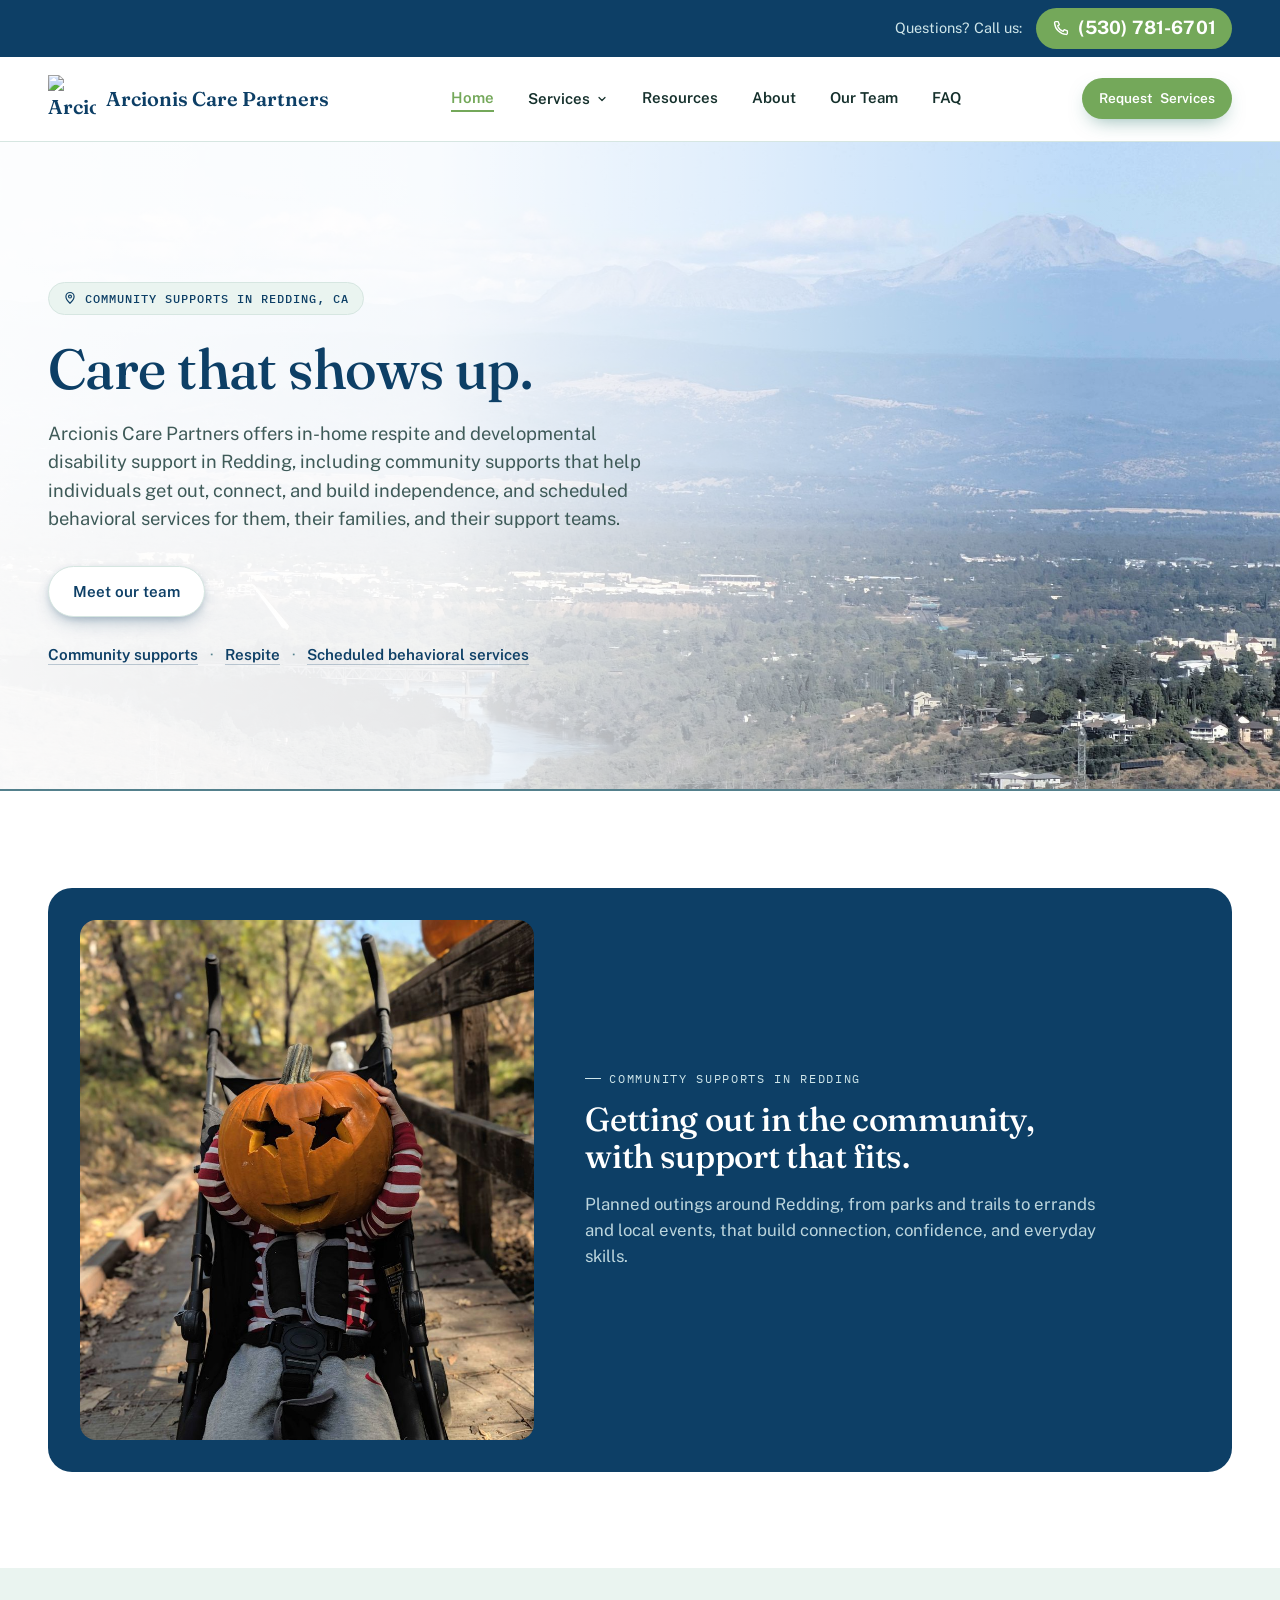
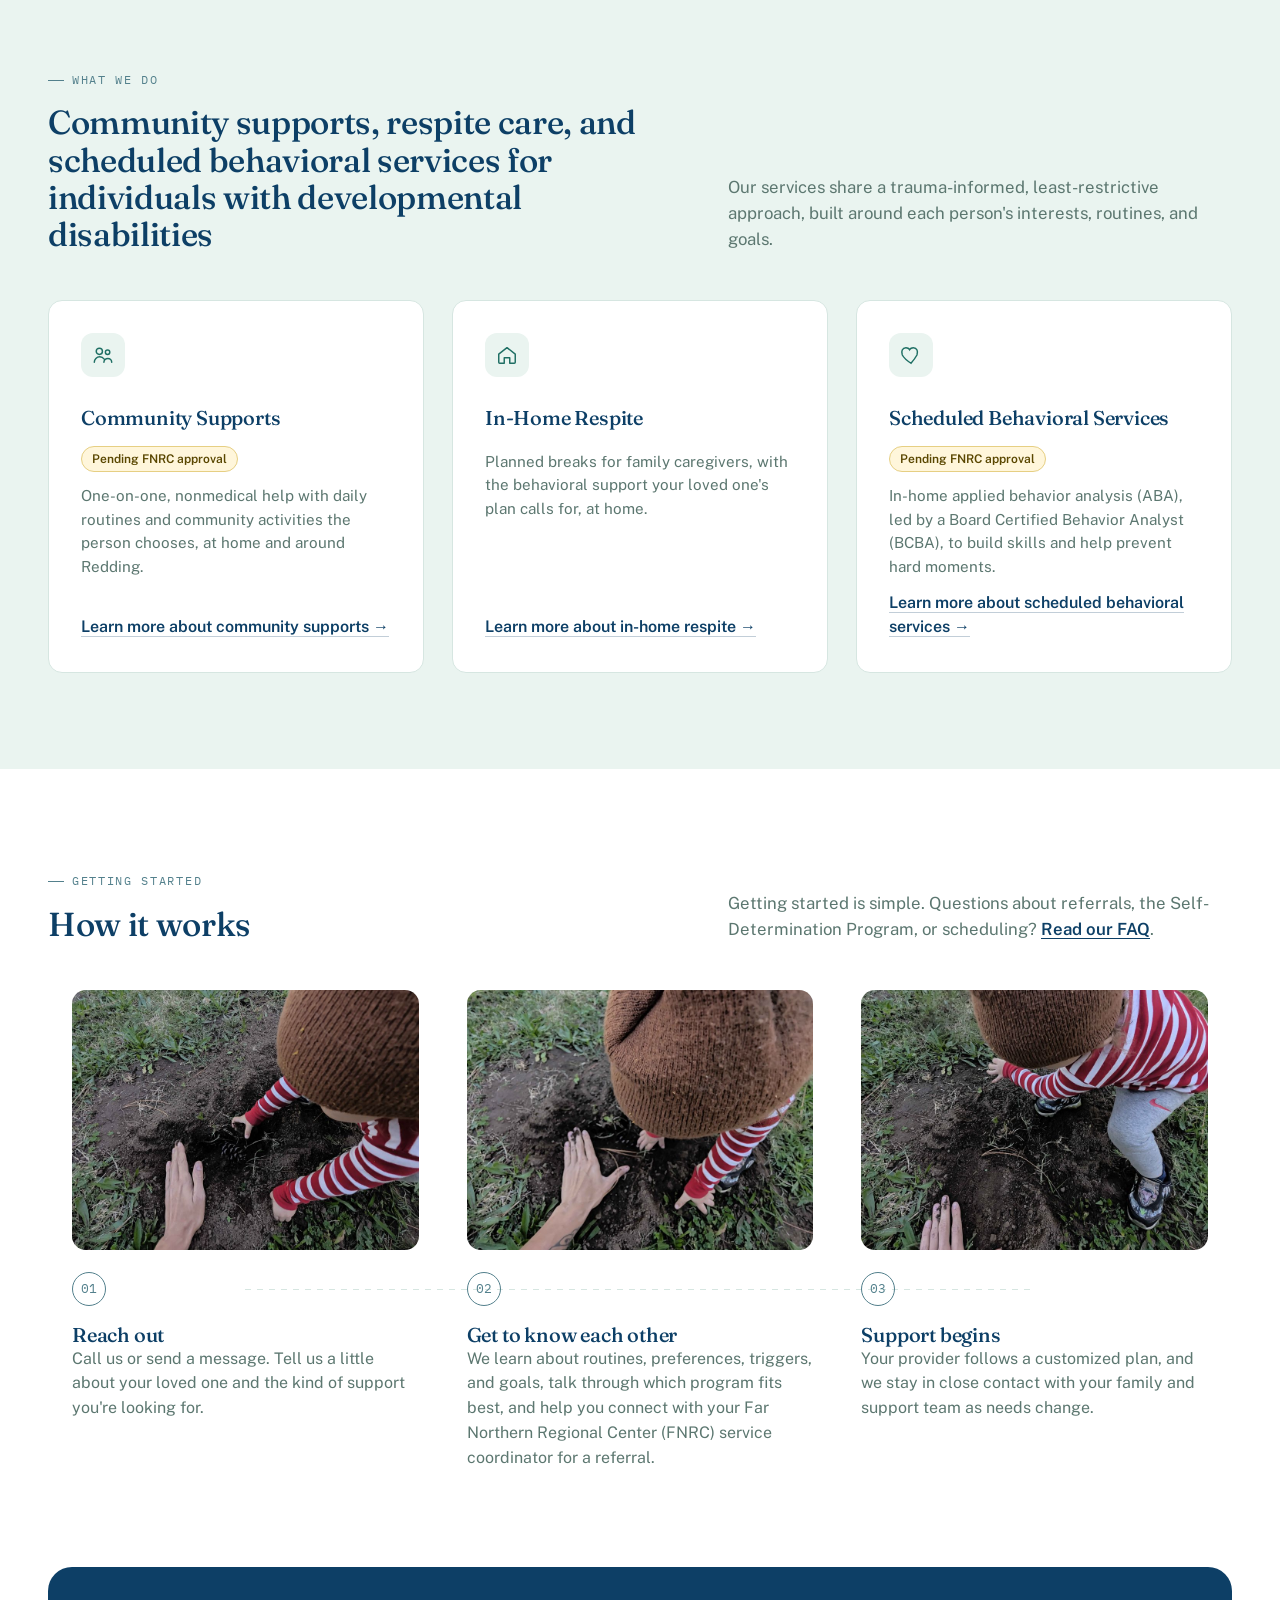
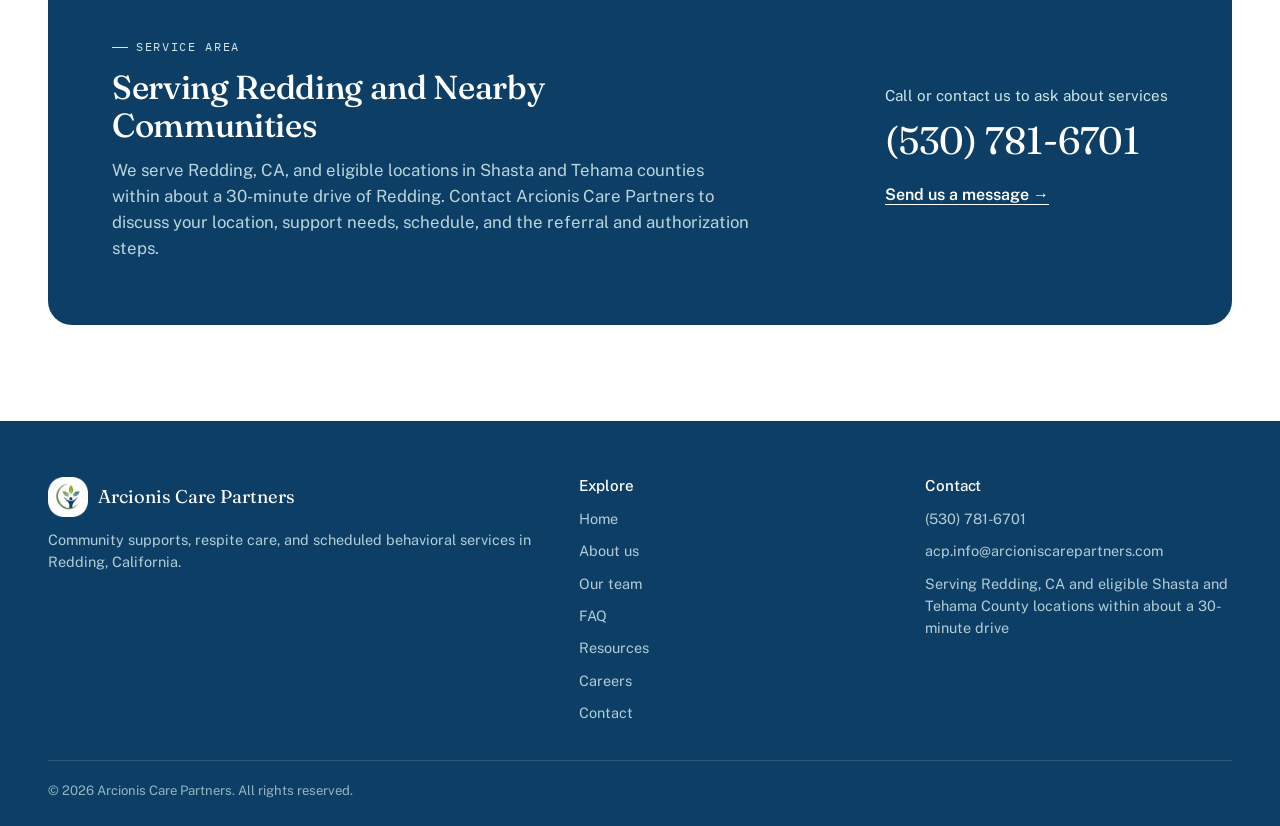
==== commit 5abbf4e5: "Align service pages and site copy with FNRC program designs - Rewrite In-Home Respite, In-Home Behav" ====
--- a/index.html
+++ b/index.html
@@ -85,7 +85,7 @@
             "itemOffered": {
               "@type": "Service",
               "name": "Community Supports",
-              "description": "A trained staff member joins your loved one for outings and everyday routines around Redding, building skills, connection, and independence.",
+              "description": "One-on-one, nonmedical help with daily routines and community activities the person chooses, at home and around Redding.",
               "provider": {
                 "@id": "https://arcioniscarepartners.com/#organization"
               },
@@ -116,7 +116,7 @@
             "itemOffered": {
               "@type": "Service",
               "name": "In-Home Respite",
-              "description": "Planned breaks for family caregivers. We care for your loved one at home and keep their familiar routines going while you're away.",
+              "description": "Planned breaks for family caregivers, with the behavioral support your loved one's plan calls for, at home.",
               "provider": {
                 "@id": "https://arcioniscarepartners.com/#organization"
               },
@@ -147,7 +147,7 @@
             "itemOffered": {
               "@type": "Service",
               "name": "Scheduled Behavioral Services",
-              "description": "In-home behavior support, overseen by a Board Certified Behavior Analyst (BCBA), to help prevent hard moments and respond calmly.",
+              "description": "In-home applied behavior analysis (ABA), led by a Board Certified Behavior Analyst (BCBA), to build skills and help prevent hard moments.",
               "provider": {
                 "@id": "https://arcioniscarepartners.com/#organization"
               },
@@ -318,7 +318,8 @@
             <svg width="22" height="22" viewBox="0 0 24 24" fill="none" aria-hidden="true"><circle cx="8" cy="8" r="3.4" stroke="#1F6F64" stroke-width="1.6"/><circle cx="17" cy="9" r="2.4" stroke="#1F6F64" stroke-width="1.6"/><path d="M2.5 20c0-3.3 2.6-6 6-6 2 0 3.7 1 4.8 2.5M13 20c0-2.4 1.9-4.3 4.3-4.3s4.2 1.9 4.2 4.3" stroke="#1F6F64" stroke-width="1.6" fill="none" stroke-linecap="round"/></svg>
           </div>
           <h3>Community Supports</h3>
-          <p>A trained staff member joins your loved one for outings and everyday routines around Redding, building skills, connection, and independence.</p>
+          <span class="tile-status">Pending FNRC approval</span>
+          <p>One-on-one, nonmedical help with daily routines and community activities the person chooses, at home and around Redding.</p>
           <span class="service-tile-link">Learn more about community supports &rarr;</span>
         </a>
         <a class="card service-tile" id="respite" href="in-home-respite/">
@@ -326,7 +327,7 @@
             <svg width="22" height="22" viewBox="0 0 24 24" fill="none" aria-hidden="true"><path d="M3 11l9-7 9 7v9a1 1 0 0 1-1 1h-5v-6h-6v6H4a1 1 0 0 1-1-1v-9z" stroke="#1F6F64" stroke-width="1.6" stroke-linejoin="round"/></svg>
           </div>
           <h3>In-Home Respite</h3>
-          <p>Planned breaks for family caregivers. We care for your loved one at home and keep their familiar routines going while you're away.</p>
+          <p>Planned breaks for family caregivers, with the behavioral support your loved one's plan calls for, at home.</p>
           <span class="service-tile-link">Learn more about in-home respite &rarr;</span>
         </a>
         <a class="card service-tile" id="behavioral-services" href="in-home-behavior-intervention/">
@@ -334,7 +335,8 @@
             <svg width="22" height="22" viewBox="0 0 24 24" fill="none" aria-hidden="true"><path d="M12 21s-7-4.5-9.5-9C1 8 2.5 4 6.5 4c2 0 3.3 1 4 2.2C11.2 5 12.5 4 14.5 4 18.5 4 20 8 18.5 12 16 16.5 12 21 12 21z" stroke="#1F6F64" stroke-width="1.6" fill="none"/></svg>
           </div>
           <h3>Scheduled Behavioral Services</h3>
-          <p>In-home behavior support, overseen by a Board Certified Behavior Analyst (BCBA), to help prevent hard moments and respond calmly.</p>
+          <span class="tile-status">Pending FNRC approval</span>
+          <p>In-home applied behavior analysis (ABA), led by a Board Certified Behavior Analyst (BCBA), to build skills and help prevent hard moments.</p>
           <span class="service-tile-link">Learn more about scheduled behavioral services &rarr;</span>
         </a>
       </div>
@@ -349,7 +351,7 @@
           <span class="eyebrow">Getting started</span>
           <h2>How it works</h2>
         </div>
-        <p>Getting started is simple. Questions about funding, the Self-Determination Program, or scheduling? <a class="text-link" href="faq/">Read our FAQ</a>.</p>
+        <p>Getting started is simple. Questions about referrals, the Self-Determination Program, or scheduling? <a class="text-link" href="faq/">Read our FAQ</a>.</p>
       </div>
       <div class="steps steps-photos">
         <div class="step">
@@ -368,7 +370,7 @@
             <div class="step-num">02</div>
           </div>
           <h3>Get to know each other</h3>
-          <p>We learn about routines, preferences, triggers, and goals, and talk through whether community supports, respite, or scheduled behavioral services fit best.</p>
+          <p>We learn about routines, preferences, triggers, and goals, talk through which program fits best, and help you connect with your Far Northern Regional Center (FNRC) service coordinator for a referral.</p>
         </div>
         <div class="step">
           <img class="step-photo" src="acorn-planting-3.jpg" alt="A child stands over the freshly covered acorn as an adult pats the soil" width="900" height="900" loading="lazy" decoding="async">
@@ -390,7 +392,7 @@
         <div class="area-copy">
           <span class="eyebrow eyebrow-light">Service area</span>
           <h2>Serving Redding and Nearby Communities</h2>
-          <p>We serve Redding, CA, and eligible locations in Shasta and Tehama counties within about a 30-minute drive of Redding. Contact Arcionis Care Partners to discuss your location, support needs, schedule, and Self-Determination Program (SDP) or private-pay arrangements.</p>
+          <p>We serve Redding, CA, and eligible locations in Shasta and Tehama counties within about a 30-minute drive of Redding. Contact Arcionis Care Partners to discuss your location, support needs, schedule, and the referral and authorization steps.</p>
         </div>
         <div class="cta-phone">
           <span>Call or contact us to ask about services</span>
--- a/styles.css
+++ b/styles.css
@@ -925,3 +925,56 @@
 .feedback-strip-inner strong{ color: var(--deep-teal); }
 .feedback-links{ display: flex; flex-wrap: wrap; gap: 10px; }
 @media (max-width: 980px){ .contact-grid{ grid-template-columns: 1fr; gap: 32px; } }
+
+/* ===========================================================
+   Service pages: one shared layout, a slightly different feel each.
+   Respite = soft sky blue, Behavior Intervention = deep navy,
+   Community Living Supports = green.
+=========================================================== */
+.svc-respite{ --svc: #2F7489; --svc-tint: #EAF4F8; --svc-strong: #D3E9F0; --svc-art-radius: 30%; }
+.svc-behavior{ --svc: #0D3F66; --svc-tint: #ECF1F7; --svc-strong: #D6E1EE; --svc-art-radius: 50%; }
+.svc-cls{ --svc: #4B7A35; --svc-tint: #EEF5E9; --svc-strong: #D9EACD; --svc-art-radius: 62% 12% 62% 12%; }
+
+.svc .svc-hero{ background: linear-gradient(180deg, var(--svc-tint) 0%, var(--white) 92%); }
+.svc-hero-grid{ display: grid; grid-template-columns: minmax(0, 1fr) 220px; gap: 48px; align-items: center; }
+.svc-hero-art{
+  width: 210px; height: 210px; border-radius: var(--svc-art-radius); background: var(--svc-strong); color: var(--svc);
+  display: flex; align-items: center; justify-content: center;
+}
+.svc-hero-art svg{ width: 104px; height: 104px; }
+.svc-tag{
+  display: inline-block; margin-top: 20px; padding: 6px 14px; border-radius: 999px;
+  background: var(--svc-strong); color: var(--svc); font-family: var(--font-mono); font-size: 0.72rem;
+  letter-spacing: 0.08em; text-transform: uppercase;
+}
+.svc .hero h1{ margin-top: 14px; }
+.svc-status{
+  display: flex; gap: 10px; align-items: flex-start; margin-top: 18px; max-width: 760px;
+  padding: 12px 16px; border-radius: 12px; background: #FFF6DB; border: 1px solid #E6CF83; color: #5A4700; font-size: 0.95rem;
+}
+.svc-status-dot{ flex-shrink: 0; width: 10px; height: 10px; margin-top: 6px; border-radius: 50%; background: #C9A227; }
+
+.svc .eyebrow{ color: var(--svc); }
+.svc .eyebrow::before{ background: var(--svc); }
+.svc .breadcrumb a{ color: var(--svc); }
+.svc .vital-divider path{ stroke: var(--svc); }
+.svc .section-mint{ background: var(--svc-tint); }
+.svc .check-list li::before, .svc .focus-list li::before{ background-color: var(--svc); }
+.svc .next-steps li::before{ border-color: var(--svc); color: var(--svc); }
+.svc .faq summary::after{ color: var(--svc); }
+.svc .related-card:hover{ border-color: var(--svc); }
+
+.svc-who{
+  background: var(--svc-tint); border: 1px solid var(--line); border-left: 4px solid var(--svc);
+  border-radius: 20px; padding: clamp(22px, 3vw, 34px);
+}
+
+@media (max-width: 760px){
+  .svc-hero-grid{ grid-template-columns: 1fr; gap: 0; }
+  .svc-hero-art{ display: none; }
+}
+
+/* Pending-program label on homepage service tiles, intake hours on contact */
+.tile-status{ align-self: flex-start; margin-top: -4px; padding: 3px 10px; border-radius: 999px; background: #FFF6DB; border: 1px solid #E6CF83; color: #5A4700; font-size: 0.75rem; font-weight: 600; }
+.contact-hours{ margin-top: 18px; font-size: 0.92rem; font-weight: 600; color: var(--deep-teal); }
+.contact-hours + .contact-faq{ margin-top: 6px; }
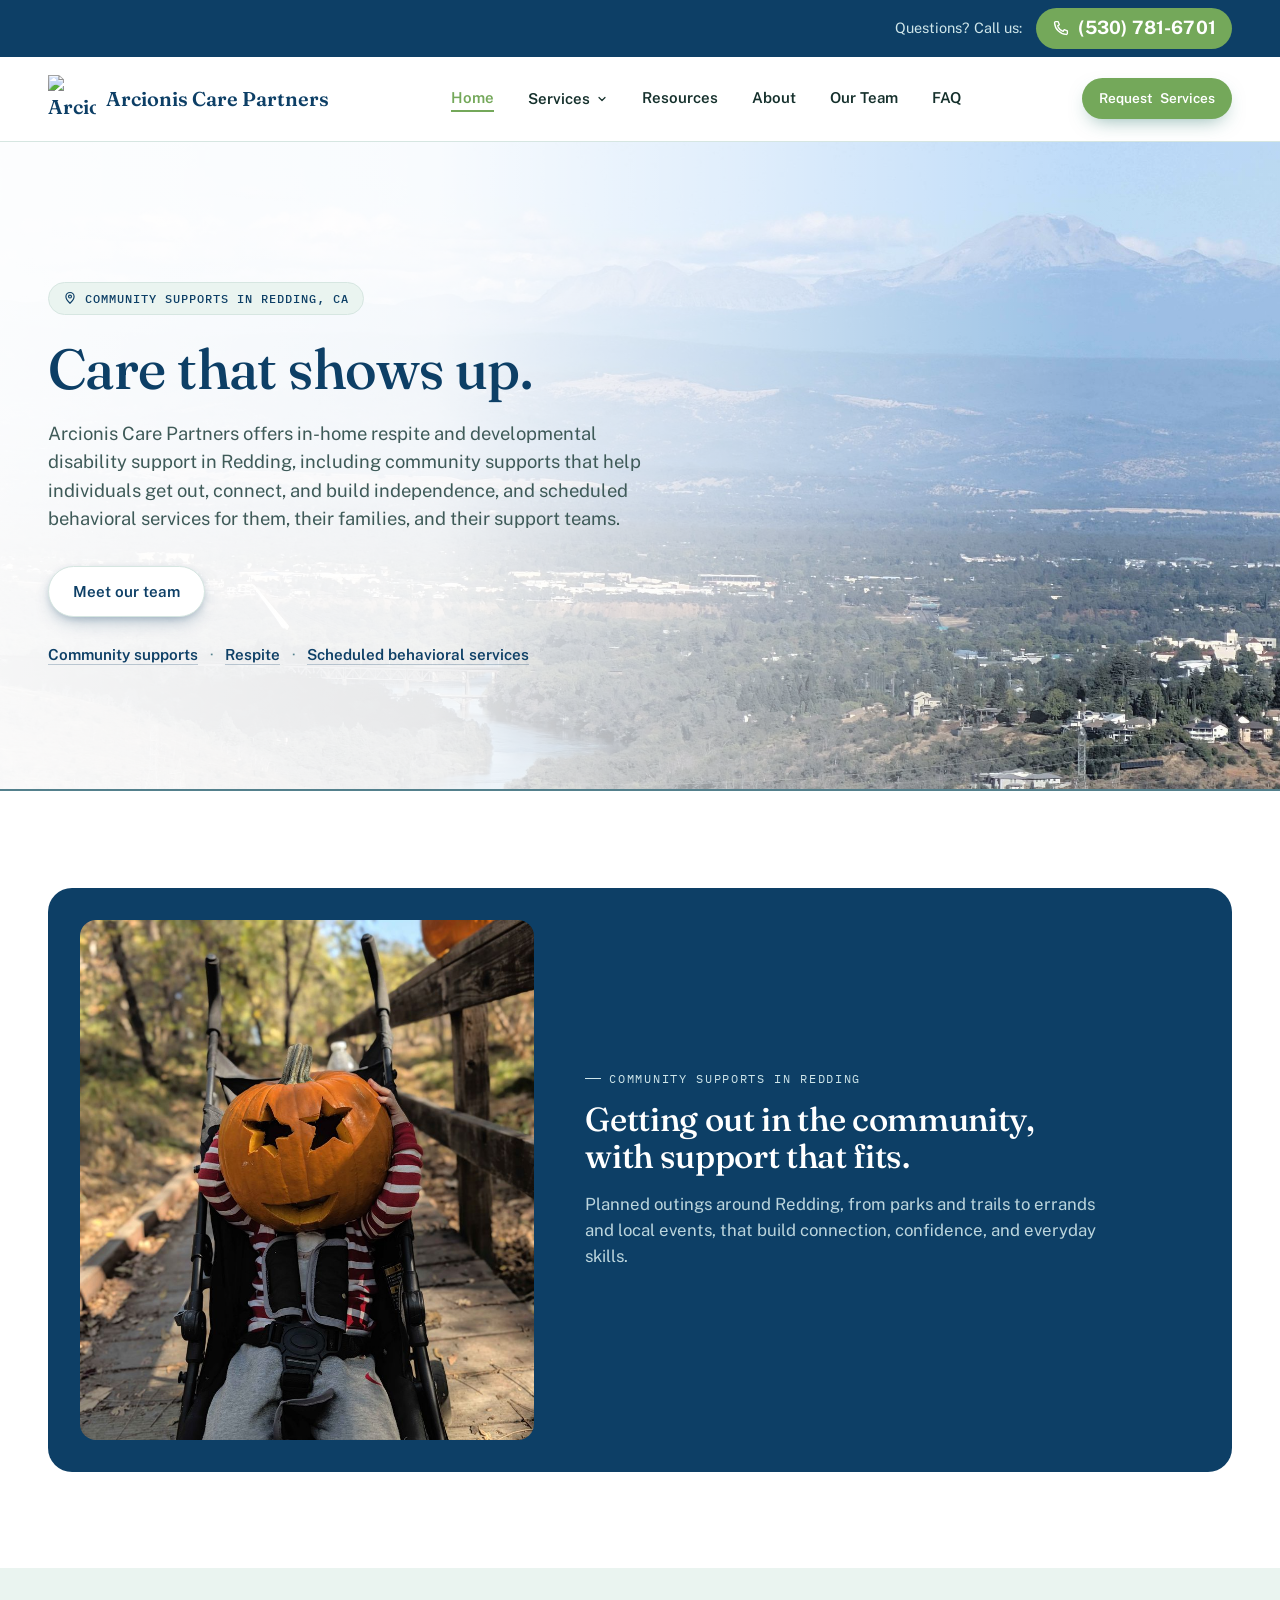
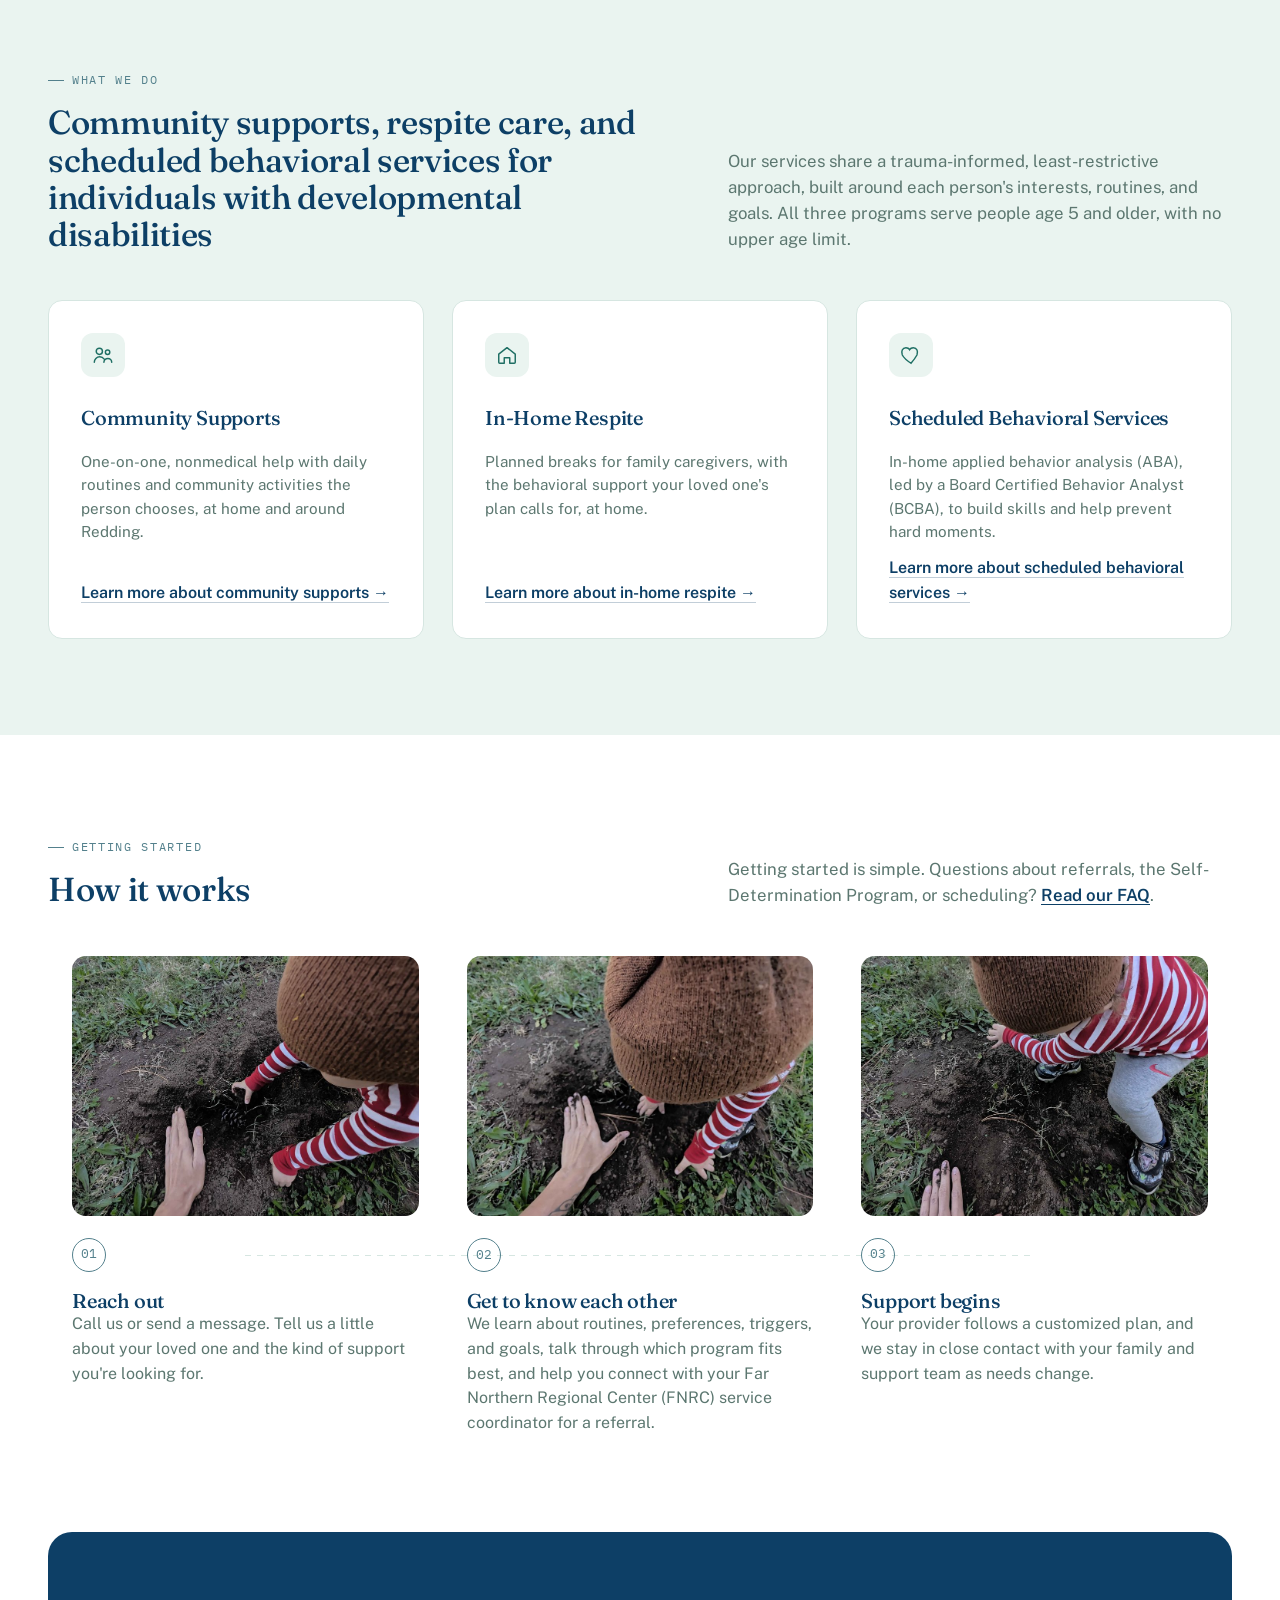
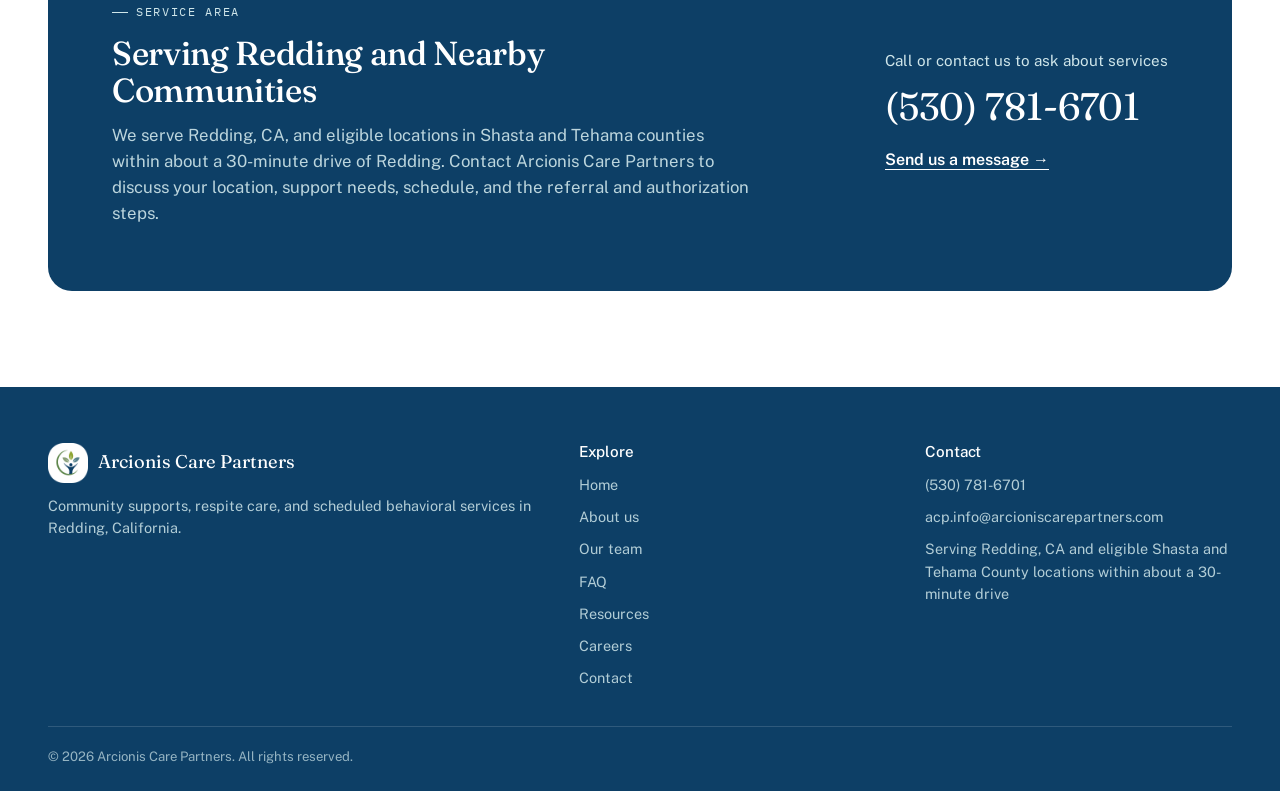
==== commit 5b48ef69: "Remove pending FNRC approval notes and add age limits Take the "pending FNRC approval" notes off the" ====
--- a/index.html
+++ b/index.html
@@ -308,7 +308,7 @@
           <span class="eyebrow">What we do</span>
           <h2>Community supports, respite care, and scheduled behavioral services for individuals with developmental disabilities</h2>
         </div>
-        <p>Our services share a trauma-informed, least-restrictive approach, built around each person's interests, routines, and goals.</p>
+        <p>Our services share a trauma-informed, least-restrictive approach, built around each person's interests, routines, and goals. All three programs serve people age 5 and older, with no upper age limit.</p>
       </div>
 
       <!-- Service menu: details live on each service page -->
@@ -318,7 +318,6 @@
             <svg width="22" height="22" viewBox="0 0 24 24" fill="none" aria-hidden="true"><circle cx="8" cy="8" r="3.4" stroke="#1F6F64" stroke-width="1.6"/><circle cx="17" cy="9" r="2.4" stroke="#1F6F64" stroke-width="1.6"/><path d="M2.5 20c0-3.3 2.6-6 6-6 2 0 3.7 1 4.8 2.5M13 20c0-2.4 1.9-4.3 4.3-4.3s4.2 1.9 4.2 4.3" stroke="#1F6F64" stroke-width="1.6" fill="none" stroke-linecap="round"/></svg>
           </div>
           <h3>Community Supports</h3>
-          <span class="tile-status">Pending FNRC approval</span>
           <p>One-on-one, nonmedical help with daily routines and community activities the person chooses, at home and around Redding.</p>
           <span class="service-tile-link">Learn more about community supports &rarr;</span>
         </a>
@@ -335,7 +334,6 @@
             <svg width="22" height="22" viewBox="0 0 24 24" fill="none" aria-hidden="true"><path d="M12 21s-7-4.5-9.5-9C1 8 2.5 4 6.5 4c2 0 3.3 1 4 2.2C11.2 5 12.5 4 14.5 4 18.5 4 20 8 18.5 12 16 16.5 12 21 12 21z" stroke="#1F6F64" stroke-width="1.6" fill="none"/></svg>
           </div>
           <h3>Scheduled Behavioral Services</h3>
-          <span class="tile-status">Pending FNRC approval</span>
           <p>In-home applied behavior analysis (ABA), led by a Board Certified Behavior Analyst (BCBA), to build skills and help prevent hard moments.</p>
           <span class="service-tile-link">Learn more about scheduled behavioral services &rarr;</span>
         </a>
